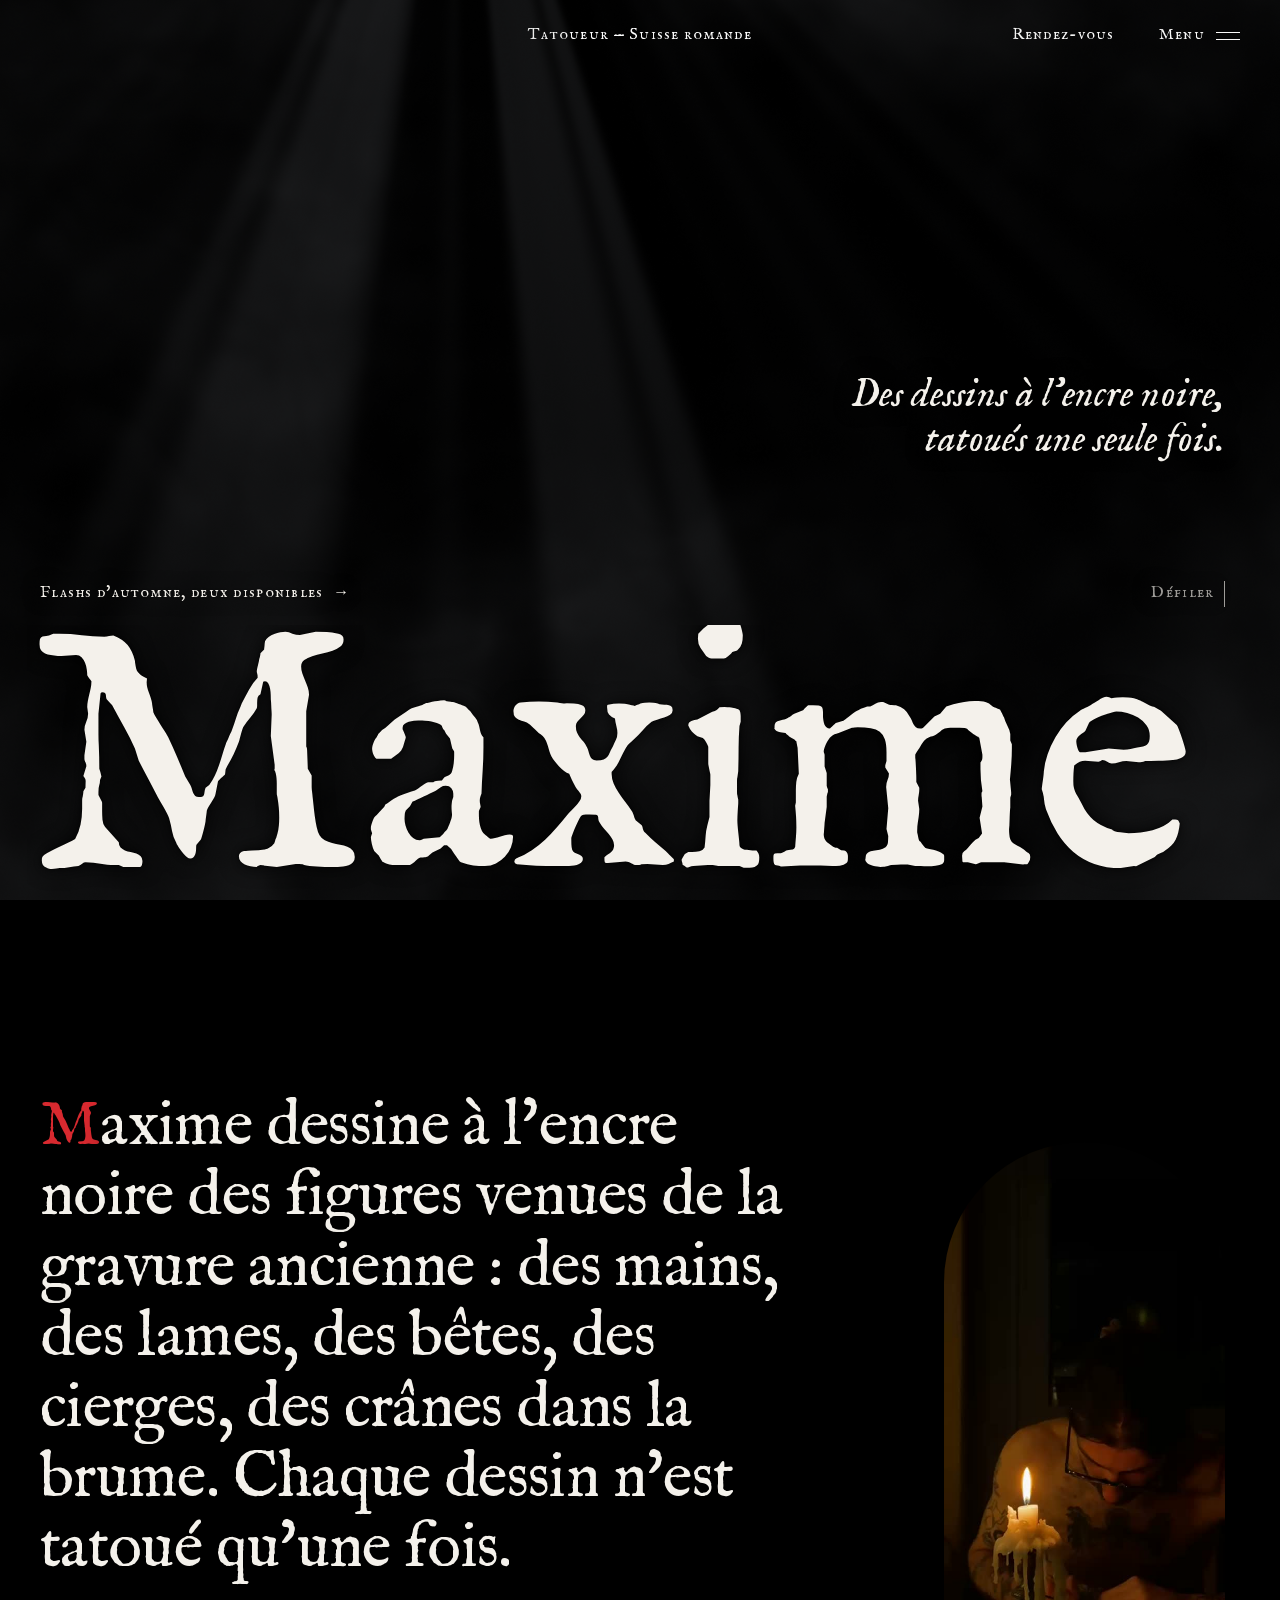
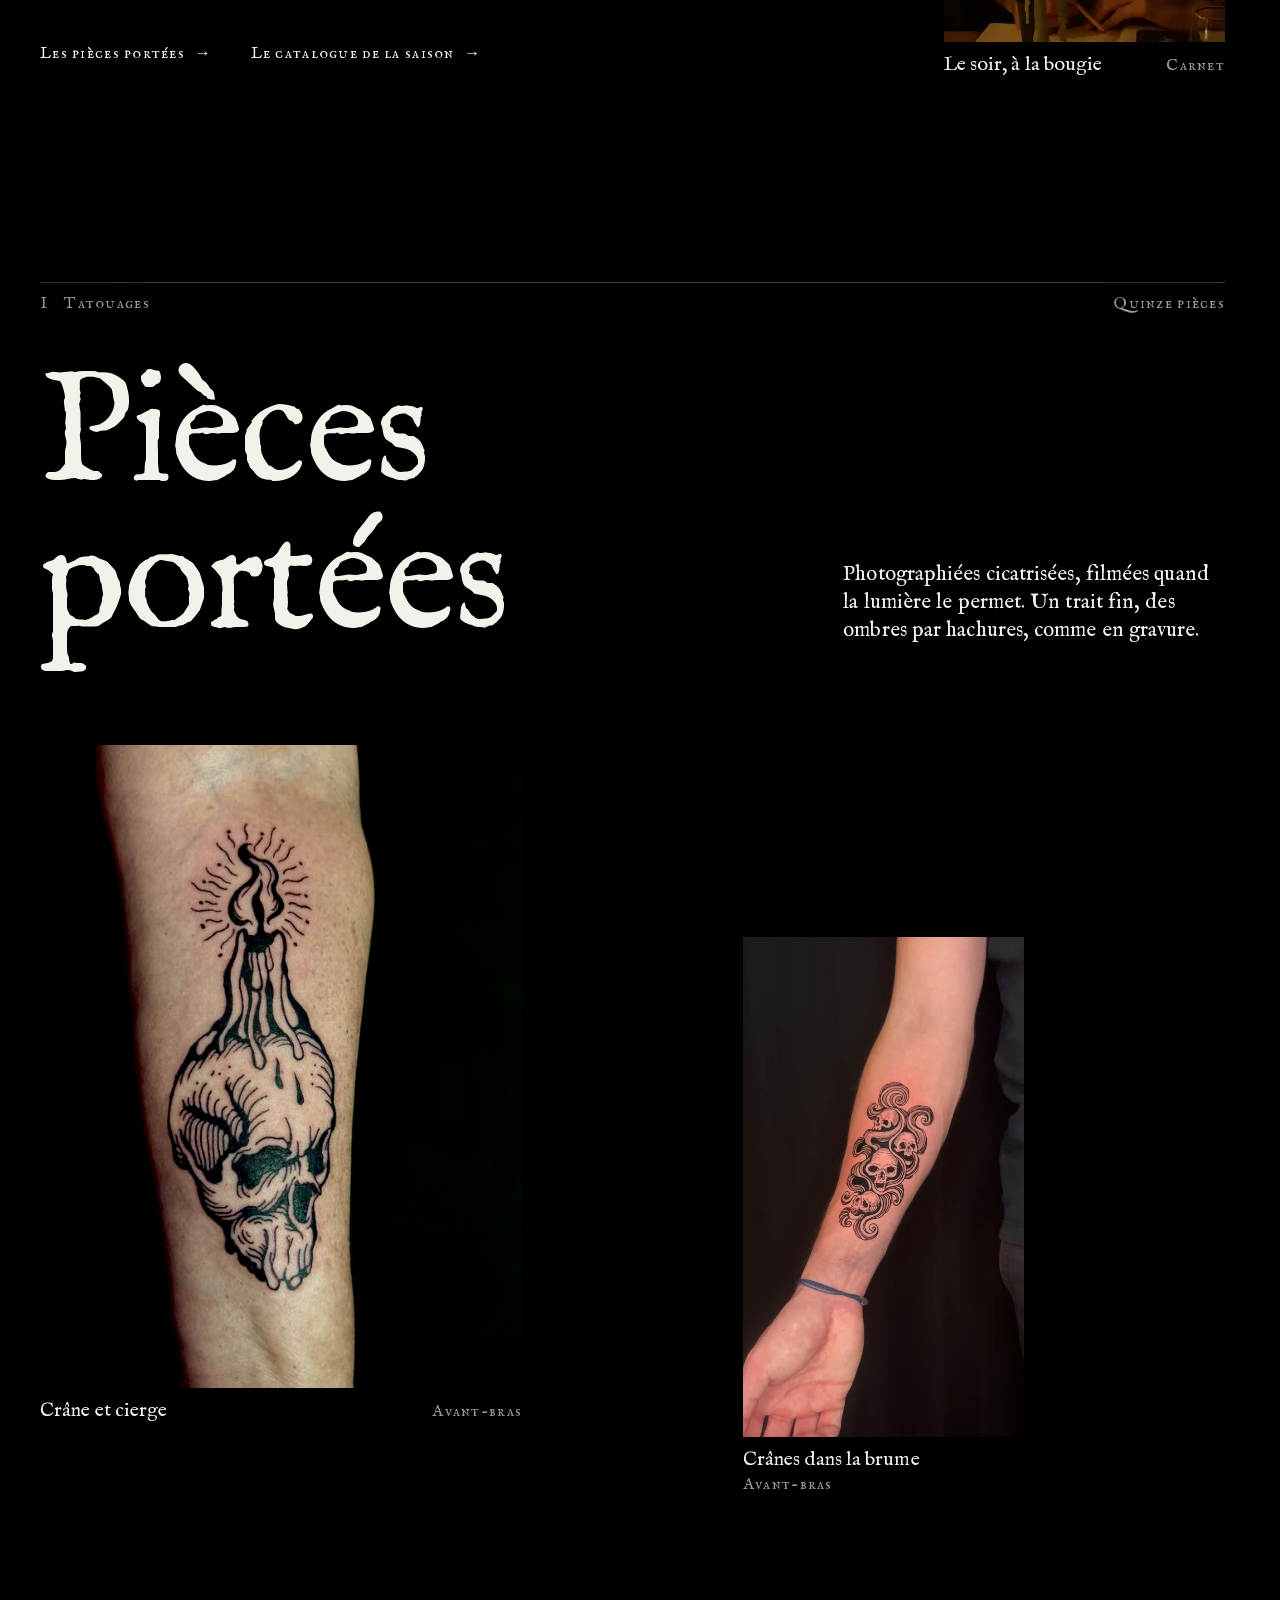
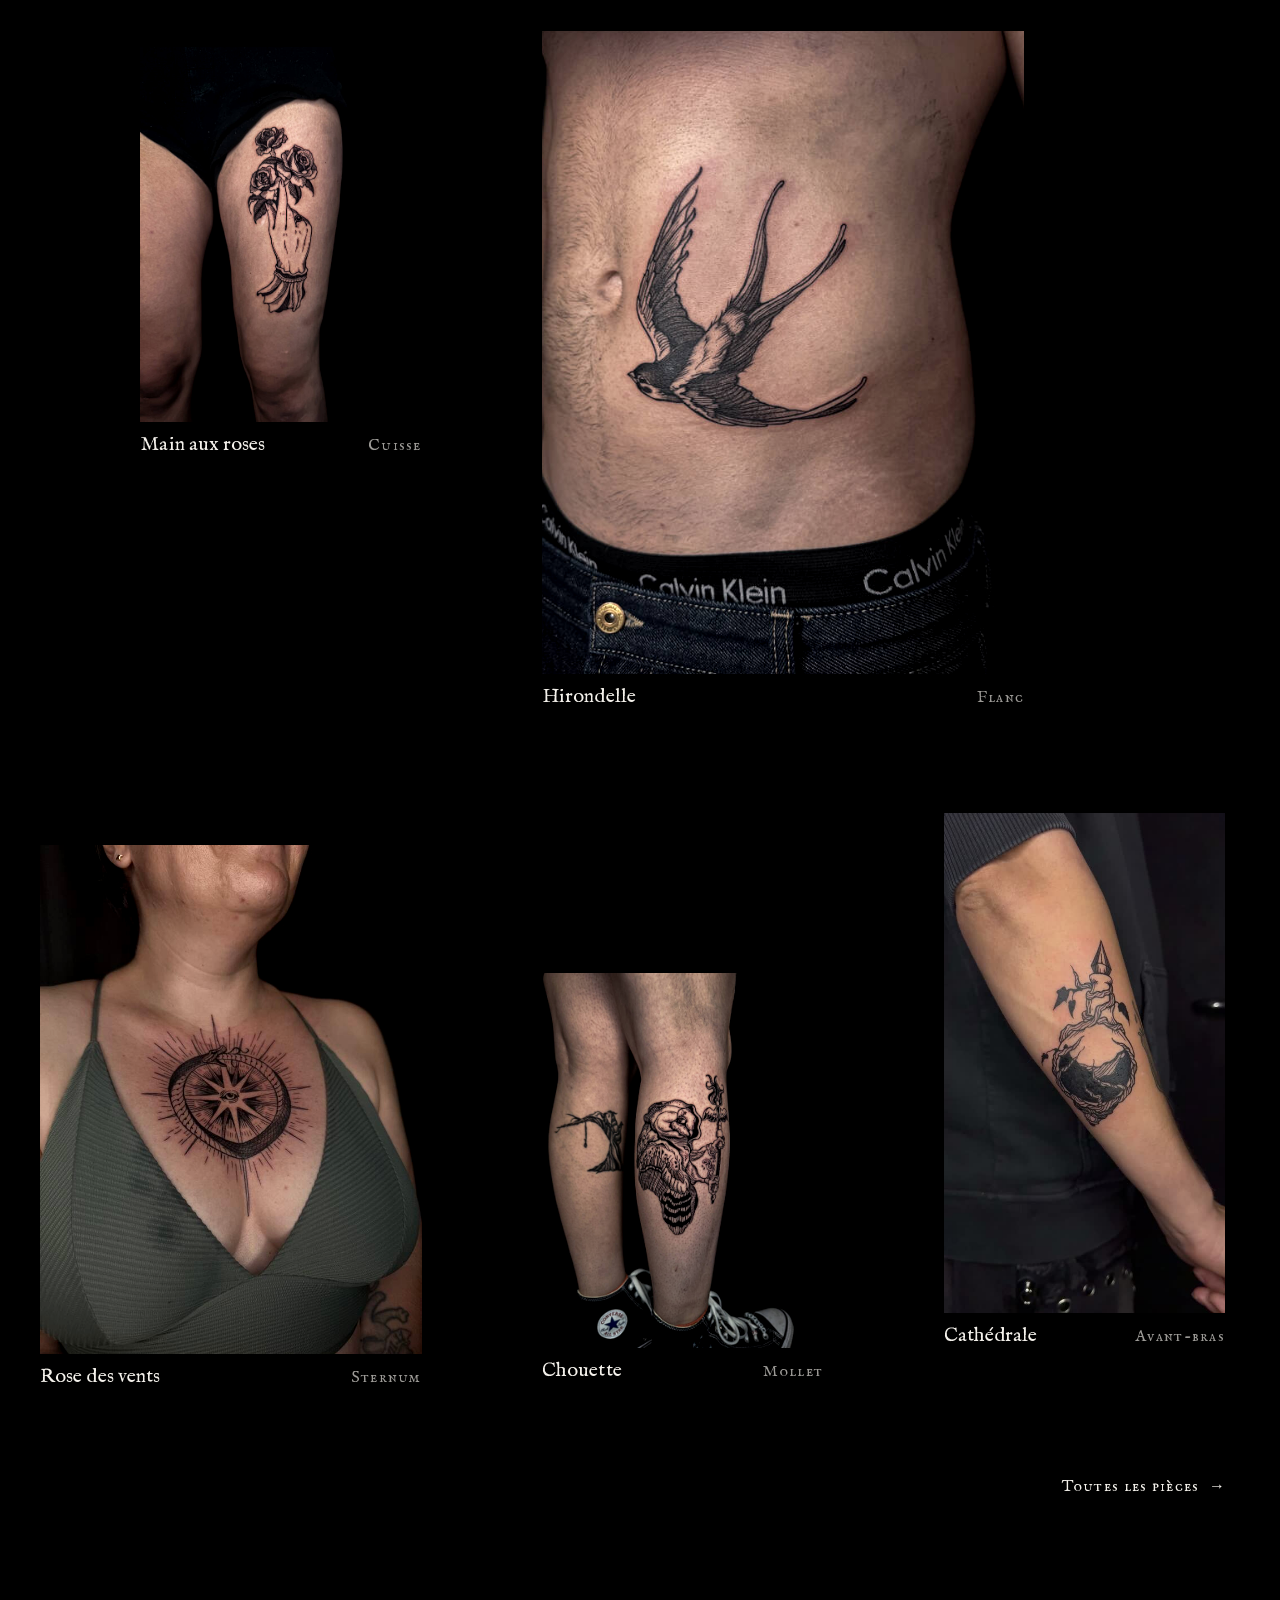
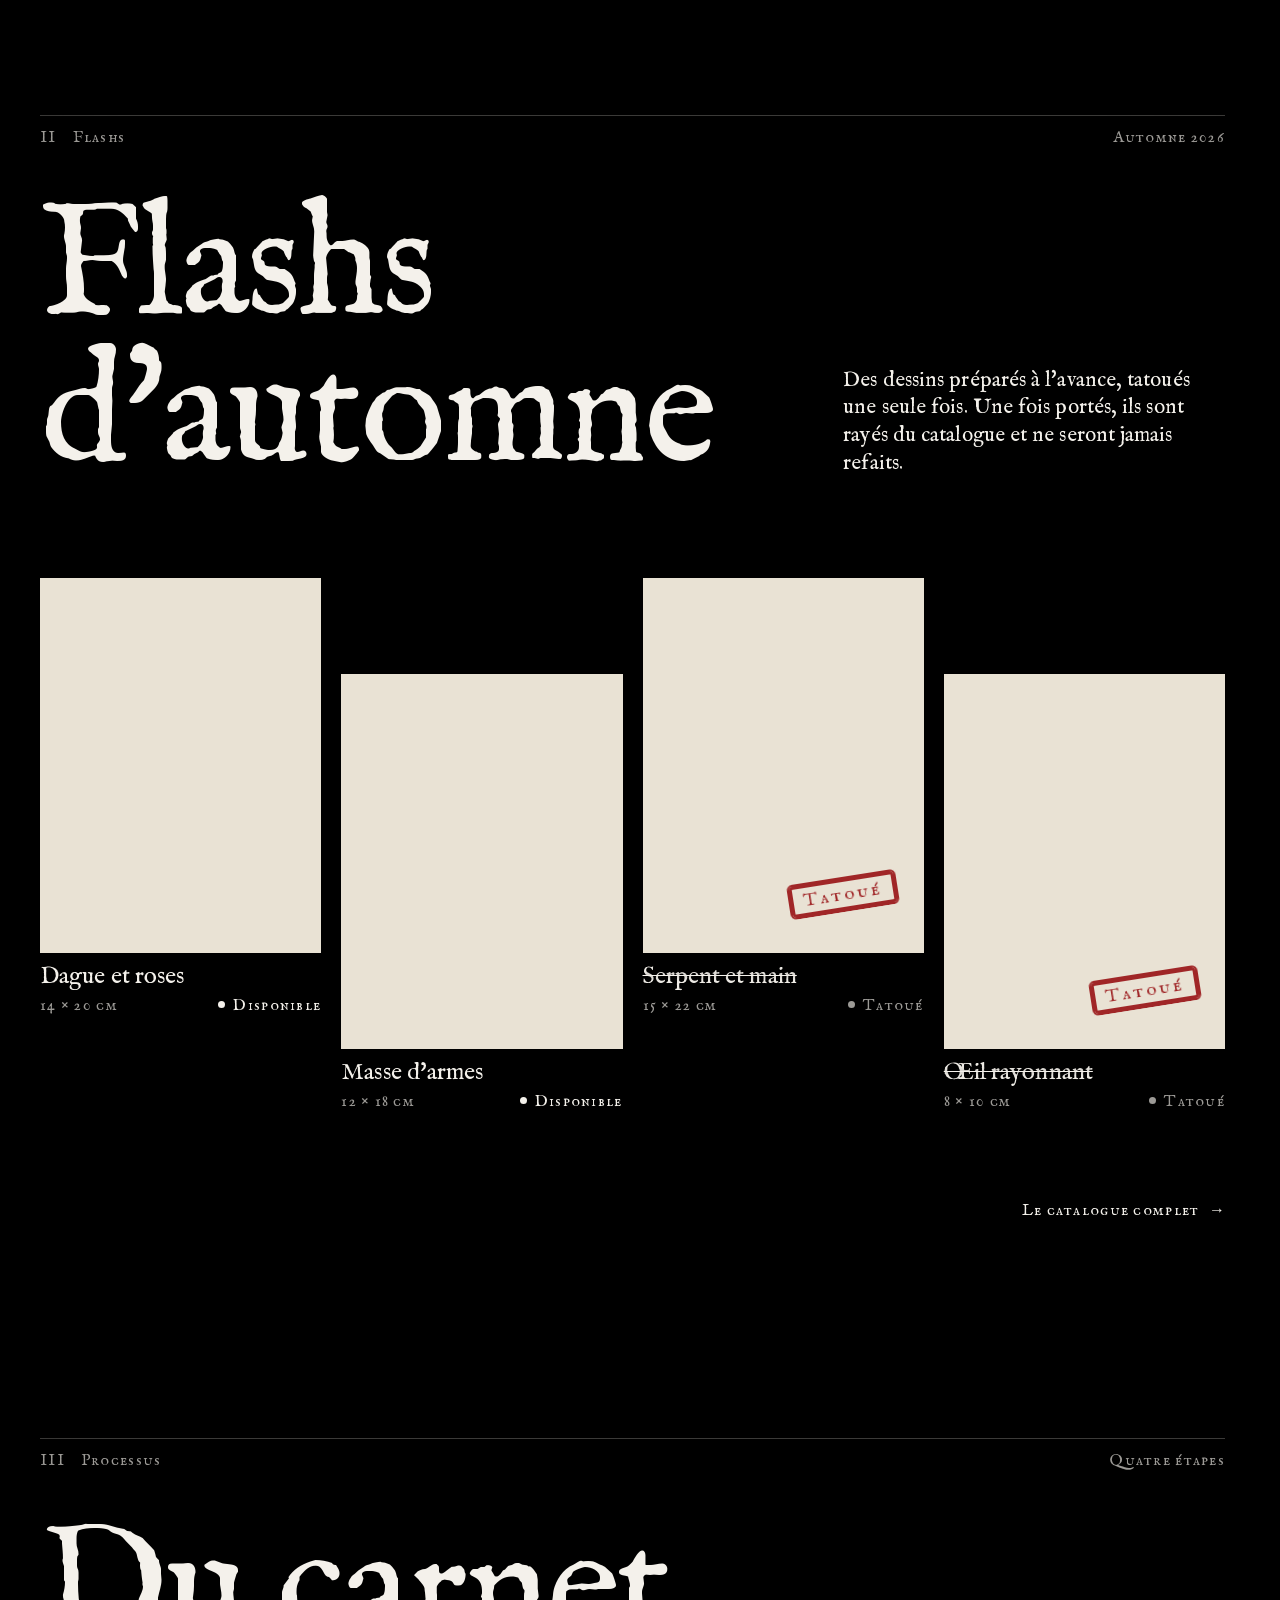
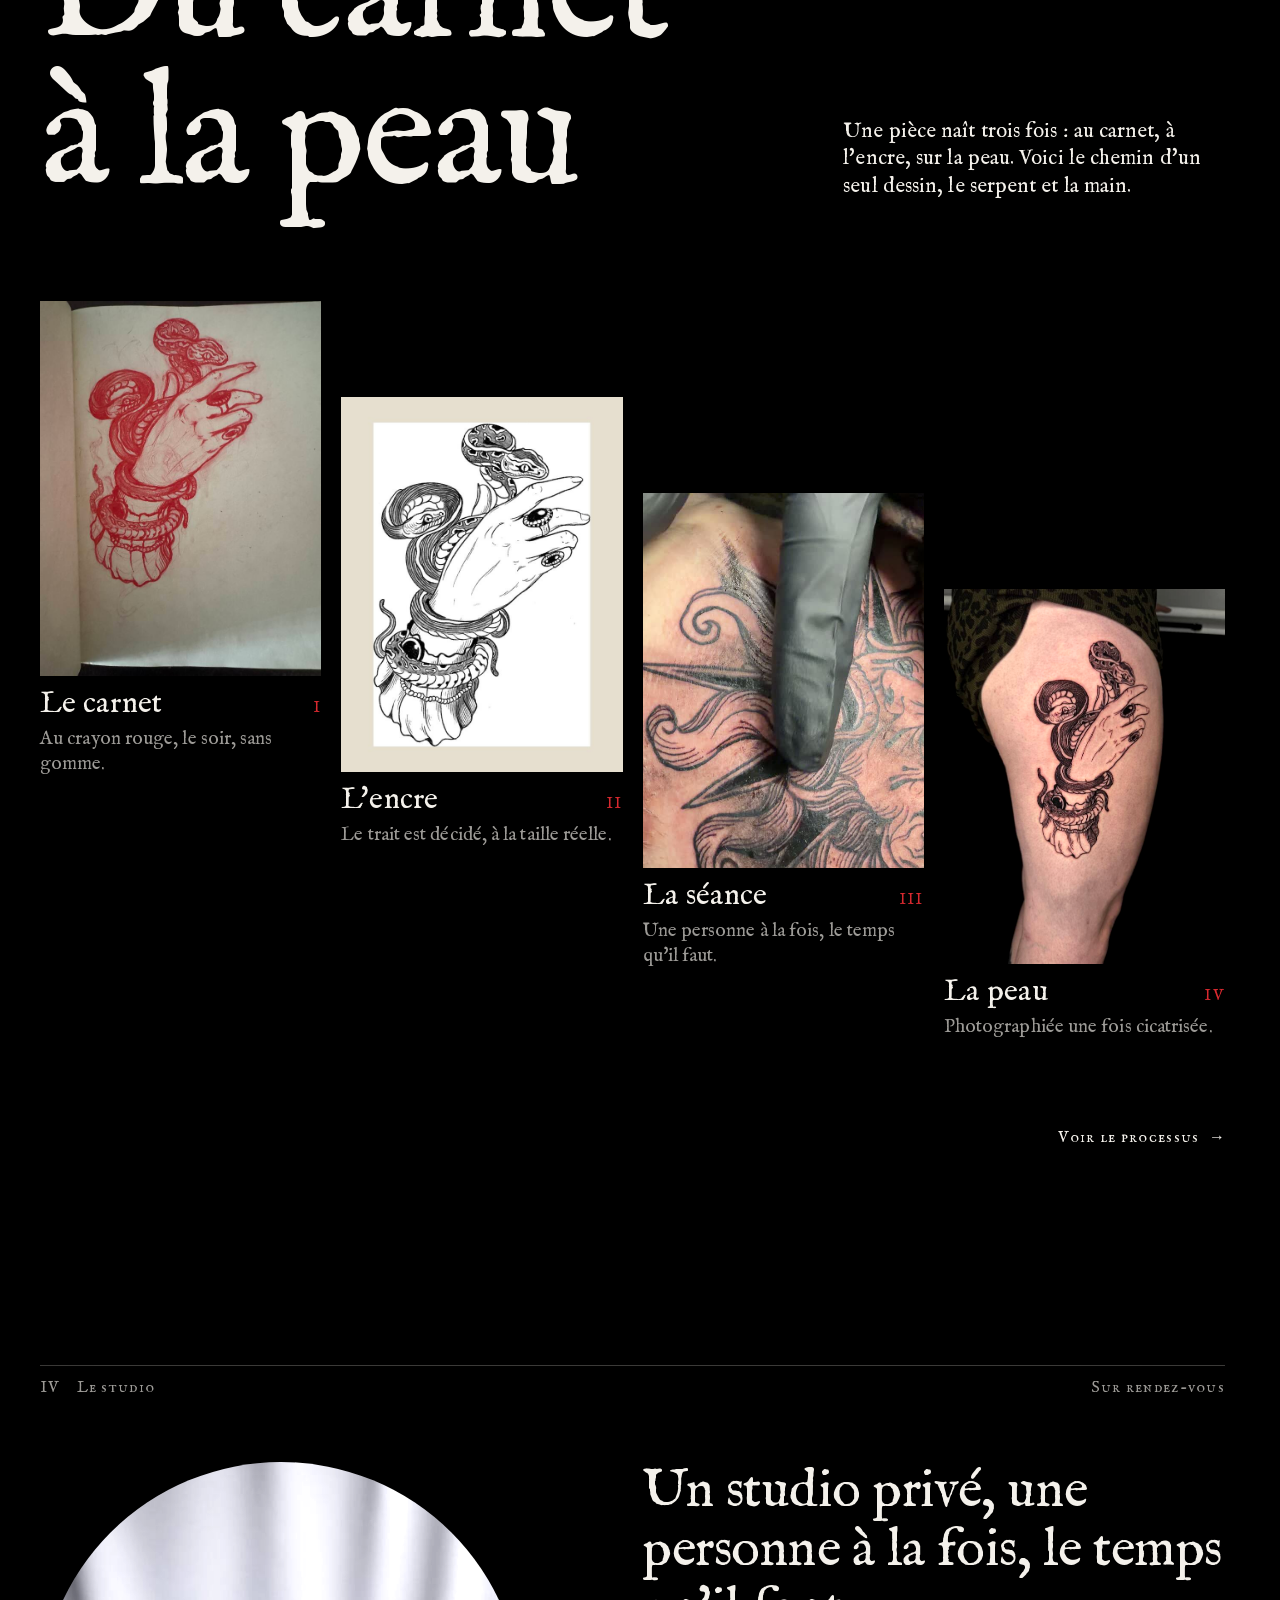
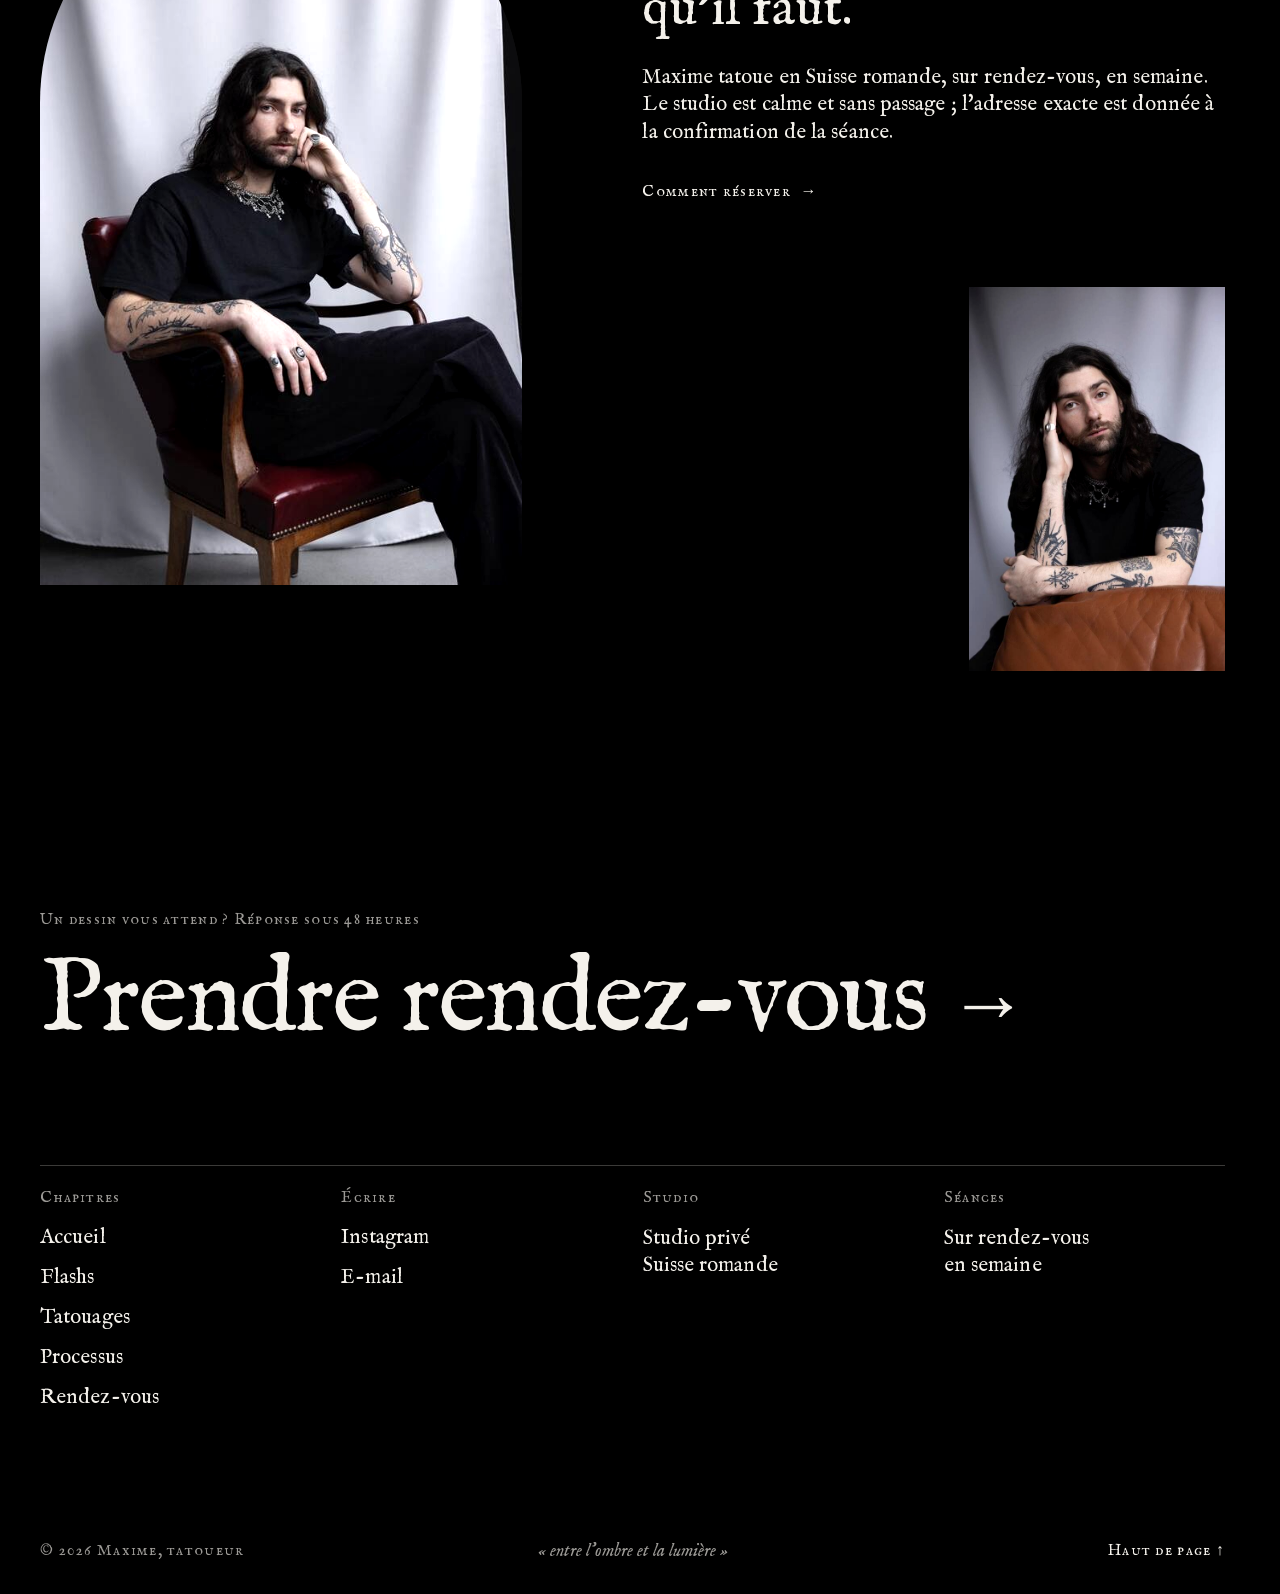
==== index.html @ 13cb33d1 "Refonte : images en grand, menu plein écran, pensé pour le téléphone Le fond animé et la typographie" ====
<!DOCTYPE html>
<html lang="fr">
<head>
  <meta charset="UTF-8" />
  <meta name="viewport" content="width=device-width, initial-scale=1, viewport-fit=cover" />
  <title>Maxime — Tatoueur en Suisse romande</title>
  <meta name="description" content="Maxime, tatoueur en Suisse romande : des dessins à l'encre noire tatoués une seule fois. Flashs de la saison, pièces portées, du carnet à la peau, rendez-vous." />
  <meta name="theme-color" content="#000000" />
  <meta property="og:type" content="website" />
  <meta property="og:locale" content="fr_CH" />
  <meta property="og:site_name" content="Maxime, tatoueur" />
  <meta property="og:title" content="Maxime — Tatoueur en Suisse romande" />
  <meta property="og:description" content="Des dessins à l'encre noire, tatoués une seule fois." />
  <meta property="og:image" content="assets/img/partage.jpg" />
  <meta name="twitter:card" content="summary_large_image" />
  <link rel="icon" href="favicon.ico" sizes="48x48" />
  <link rel="icon" href="favicon.svg" type="image/svg+xml" />
  <link rel="apple-touch-icon" href="apple-touch-icon.png" />
  <link rel="manifest" href="site.webmanifest" />
  <link rel="preload" href="assets/fonts/im-fell-normal-400.woff2" as="font" type="font/woff2" crossorigin />
  <link rel="preload" href="assets/fonts/im-fell-sc-normal-400.woff2" as="font" type="font/woff2" crossorigin />
  <link rel="stylesheet" href="css/styles.css" />
</head>
<body>
  <a class="evitement" href="#contenu">Aller au contenu</a>
  <canvas class="fond" aria-hidden="true"></canvas>

  <header class="entete" data-entete>
    <a class="entete-nom" href="index.html" aria-label="Maxime, accueil">Maxime</a>
    <p class="entete-milieu cap">Tatoueur — Suisse romande</p>
    <div class="entete-actions cap">
      <a class="entete-rdv" href="rendez-vous.html">Rendez-vous</a>
      <button class="bouton-menu" type="button" data-ouvrir-menu aria-haspopup="dialog" aria-controls="menu" aria-expanded="false" commandfor="menu" command="show-modal">Menu <span class="bouton-menu-icone" aria-hidden="true"></span></button>
    </div>
  </header>

  <dialog class="menu" id="menu" aria-label="Menu">
    <div class="menu-tete">
      <a class="menu-nom" href="index.html" aria-label="Maxime, accueil">Maxime</a>
      <button class="menu-fermer cap" type="button" data-fermer-menu commandfor="menu" command="close">Fermer <span class="menu-fermer-icone" aria-hidden="true"></span></button>
    </div>
    <nav class="menu-corps" aria-label="Chapitres">
      <ol class="menu-liste">
        <li class="menu-item" style="--i: 0"><a class="menu-lien" href="flashs.html"><span class="menu-num cap">I</span><span class="menu-masque"><span class="menu-titre">Flashs</span></span><span class="menu-folio cap">Automne 2026</span></a></li>
        <li class="menu-item" style="--i: 1"><a class="menu-lien" href="tatouages.html"><span class="menu-num cap">II</span><span class="menu-masque"><span class="menu-titre">Tatouages</span></span><span class="menu-folio cap">Quinze pièces</span></a></li>
        <li class="menu-item" style="--i: 2"><a class="menu-lien" href="processus.html"><span class="menu-num cap">III</span><span class="menu-masque"><span class="menu-titre">Processus</span></span><span class="menu-folio cap">Du carnet à la peau</span></a></li>
        <li class="menu-item" style="--i: 3"><a class="menu-lien" href="rendez-vous.html"><span class="menu-num cap">IV</span><span class="menu-masque"><span class="menu-titre">Rendez-vous</span></span><span class="menu-folio cap">Réponse sous 48 h</span></a></li>
      </ol>
    </nav>
    <div class="menu-pied cap">
      <div class="menu-contacts"><a href="#" data-a-completer="instagram">Instagram</a><a href="#" data-a-completer="e-mail">E-mail</a></div>
      <span class="menu-lieu">Suisse romande, sur rendez-vous</span>
    </div>
    <div class="menu-emblemes" aria-hidden="true">
      <img src="assets/img/em-oeil.webp" alt="" loading="lazy" decoding="async" width="598" height="900" />
      <img src="assets/img/em-serpent.webp" alt="" loading="lazy" decoding="async" width="605" height="900" />
      <img src="assets/img/em-bete.webp" alt="" loading="lazy" decoding="async" width="729" height="900" />
      <img src="assets/img/em-dague.webp" alt="" loading="lazy" decoding="async" width="646" height="900" />
    </div>
  </dialog>

  <main id="contenu">
    <section class="ouverture" aria-labelledby="titre-site">
      <div class="ouverture-milieu">
        <p class="ouverture-haut cap"><span>Tatoueur</span><span>Suisse romande</span></p>
        <p class="ouverture-devise">Des dessins à l'encre noire, tatoués une seule fois.</p>
      </div>
      <div class="ouverture-bas cap">
        <a class="lien-fleche" href="flashs.html"><span>Flashs d'automne<span class="sauf-mobile">, deux disponibles</span></span> <span class="fleche" aria-hidden="true">→</span></a>
        <span class="ouverture-defiler" aria-hidden="true">Défiler</span>
      </div>
      <h1 class="ouverture-nom" id="titre-site" data-grand-nom><span>Maxime</span></h1>
    </section>

    <section class="manifeste contenu" aria-label="Présentation">
      <div class="grille manifeste-grille">
        <div class="manifeste-corps" style="--cd: 1 / span 8">
          <p class="manifeste-texte" data-revele="texte">Maxime dessine à l'encre noire des figures venues de la gravure ancienne&nbsp;: des mains, des lames, des bêtes, des cierges, des crânes dans la brume. Chaque dessin n'est tatoué qu'une fois.</p>
          <p class="manifeste-suite cap" data-revele="texte">
            <a class="lien-fleche" href="tatouages.html">Les pièces portées <span class="fleche" aria-hidden="true">→</span></a>
            <a class="lien-fleche" href="flashs.html">Le catalogue de la saison <span class="fleche" aria-hidden="true">→</span></a>
          </p>
        </div>
        <figure class="oeuvre" style="--c: 3 / -1; --h: 3.5rem; --cd: 10 / -1; --hd: 0" data-revele="image">
          <div class="cadre cadre--arche" style="--r: 9 / 16"><video data-autoplay muted loop playsinline preload="none" poster="assets/video/v-carnet-bougie.jpg" aria-label="Maxime dessine le soir, à la lueur d'une bougie"><source src="assets/video/v-carnet-bougie.mp4" type="video/mp4" /></video></div>
          <figcaption class="legende"><span class="legende-titre">Le soir, à la bougie</span><span class="legende-lieu cap">Carnet</span></figcaption>
        </figure>
      </div>
    </section>

    <section class="section contenu" id="pieces" aria-labelledby="titre-pieces">
      <div class="section-filet cap"><span>I</span><span>Tatouages</span><span>Quinze pièces</span></div>
      <div class="section-tete">
        <h2 class="section-titre" id="titre-pieces" data-revele="titre">Pièces portées</h2>
        <p class="section-chapeau" data-revele="texte">Photographiées cicatrisées, filmées quand la lumière le permet. Un trait fin, des ombres par hachures, comme en gravure.</p>
      </div>
      <div class="grille galerie">
        <a class="oeuvre oeuvre--plein" href="tatouages.html#cranes" style="--c: 1 / -1; --cd: 1 / span 5" data-revele="image">
          <div class="cadre" data-parallaxe><img class="photo" src="assets/img/tt-crane-cierge.jpg" alt="Crâne surmonté d'un cierge, tatoué sur un avant-bras" loading="lazy" decoding="async" width="675" height="900" /></div>
          <div class="legende"><span class="legende-titre">Crâne et cierge</span><span class="legende-lieu cap">Avant-bras</span></div>
        </a>
        <a class="oeuvre" href="tatouages.html#cranes" style="--c: 3 / -1; --cd: 8 / span 3; --hd: 12rem" data-revele="image">
          <div class="cadre" style="--r: 9 / 16"><video data-autoplay muted loop playsinline preload="none" poster="assets/video/v-cranes.jpg" aria-label="Crânes dans la brume, tatoués sur un avant-bras, en vidéo"><source src="assets/video/v-cranes.mp4" type="video/mp4" /></video></div>
          <div class="legende"><span class="legende-titre">Crânes dans la brume</span><span class="legende-lieu cap">Avant-bras</span></div>
        </a>
        <a class="oeuvre" href="tatouages.html#mains" style="--c: 1 / span 4; --cd: 2 / span 3; --hd: 3rem" data-revele="image">
          <div class="cadre"><img class="photo" src="assets/img/tt-roses.jpg" alt="Main tenant des roses, tatouée sur une cuisse" loading="lazy" decoding="async" width="675" height="900" /></div>
          <div class="legende"><span class="legende-titre">Main aux roses</span><span class="legende-lieu cap">Cuisse</span></div>
        </a>
        <a class="oeuvre" href="tatouages.html#betes" style="--c: 2 / -1; --cd: 6 / span 5; --hd: 2rem" data-revele="image">
          <div class="cadre" data-parallaxe><img class="photo" src="assets/img/tt-hirondelle.jpg" alt="Hirondelle tatouée sur le flanc" loading="lazy" decoding="async" width="675" height="900" /></div>
          <div class="legende"><span class="legende-titre">Hirondelle</span><span class="legende-lieu cap">Flanc</span></div>
        </a>
        <a class="oeuvre" href="tatouages.html#yeux" style="--c: 1 / span 3; --cd: 1 / span 4; --hd: 2rem" data-revele="image">
          <div class="cadre"><img class="photo" src="assets/img/tt-sternum.jpg" alt="Rose des vents cerclée d'un serpent, tatouée sur le sternum" loading="lazy" decoding="async" width="675" height="900" /></div>
          <div class="legende"><span class="legende-titre">Rose des vents</span><span class="legende-lieu cap">Sternum</span></div>
        </a>
        <a class="oeuvre" href="tatouages.html#betes" style="--c: 4 / span 3; --h: 5rem; --cd: 6 / span 3; --hd: 10rem" data-revele="image">
          <div class="cadre"><img class="photo" src="assets/img/tt-mollet.jpg" alt="Chouette tenant un sceptre, tatouée sur un mollet" loading="lazy" decoding="async" width="675" height="900" /></div>
          <div class="legende"><span class="legende-titre">Chouette</span><span class="legende-lieu cap">Mollet</span></div>
        </a>
        <a class="oeuvre" href="tatouages.html#cranes" style="--c: 1 / -1; --cd: 10 / span 3; --hd: 0" data-revele="image">
          <div class="cadre" style="--r: 9 / 16"><video data-autoplay muted loop playsinline preload="none" poster="assets/video/v-eglise.jpg" aria-label="Cathédrale dans les nuages, tatouée sur un avant-bras, en vidéo"><source src="assets/video/v-eglise.mp4" type="video/mp4" /></video></div>
          <div class="legende"><span class="legende-titre">Cathédrale</span><span class="legende-lieu cap">Avant-bras</span></div>
        </a>
      </div>
      <p class="section-suite cap"><a class="lien-fleche" href="tatouages.html">Toutes les pièces <span class="fleche" aria-hidden="true">→</span></a></p>
    </section>

    <section class="section contenu" id="flashs" aria-labelledby="titre-flashs">
      <div class="section-filet cap"><span>II</span><span>Flashs</span><span>Automne 2026</span></div>
      <div class="section-tete">
        <h2 class="section-titre" id="titre-flashs" data-revele="titre">Flashs d'automne</h2>
        <p class="section-chapeau" data-revele="texte">Des dessins préparés à l'avance, tatoués une seule fois. Une fois portés, ils sont rayés du catalogue et ne seront jamais refaits.</p>
      </div>
      <div class="planches" data-melange>
        <a class="planche oeuvre est-libre" href="flashs.html#disponibles" data-revele="image">
          <div class="cadre"><img src="assets/img/fl-dague-roses.jpg" alt="Dessin de deux mains, l'une tenant une dague, l'autre des roses" loading="lazy" decoding="async" width="660" height="880" /></div>
          <div class="legende"><span class="planche-titre">Dague et roses</span></div>
          <div class="planche-infos cap"><span>14 × 20 cm</span><span class="planche-etat">Disponible</span></div>
        </a>
        <a class="planche oeuvre est-libre" href="flashs.html#disponibles" data-revele="image">
          <div class="cadre"><img src="assets/img/fl-masse.jpg" alt="Planche de dessins : masse d'armes, cierge enchaîné, vase à l'œil, main à la rose" loading="lazy" decoding="async" width="660" height="880" /></div>
          <div class="legende"><span class="planche-titre">Masse d'armes</span></div>
          <div class="planche-infos cap"><span>12 × 18 cm</span><span class="planche-etat">Disponible</span></div>
        </a>
        <a class="planche oeuvre est-tatoue" href="flashs.html#tatoues" data-revele="image">
          <div class="cadre"><img src="assets/img/fl-serpent.jpg" alt="Dessin d'une main baguée enlacée par un serpent" loading="lazy" decoding="async" width="660" height="880" /><span class="tampon" aria-hidden="true">Tatoué</span></div>
          <div class="legende"><span class="planche-titre">Serpent et main</span></div>
          <div class="planche-infos cap"><span>15 × 22 cm</span><span class="planche-etat">Tatoué</span></div>
        </a>
        <a class="planche oeuvre est-tatoue" href="flashs.html#tatoues" data-revele="image">
          <div class="cadre"><img src="assets/img/fl-oeil.jpg" alt="Dessin d'un œil rayonnant" loading="lazy" decoding="async" width="660" height="880" /><span class="tampon" aria-hidden="true">Tatoué</span></div>
          <div class="legende"><span class="planche-titre">Œil rayonnant</span></div>
          <div class="planche-infos cap"><span>8 × 10 cm</span><span class="planche-etat">Tatoué</span></div>
        </a>
      </div>
      <p class="planches-aide cap" aria-hidden="true"><span>Glisser</span><span>→</span></p>
      <p class="section-suite cap"><a class="lien-fleche" href="flashs.html">Le catalogue complet <span class="fleche" aria-hidden="true">→</span></a></p>
    </section>

    <section class="section contenu" id="processus" aria-labelledby="titre-processus">
      <div class="section-filet cap"><span>III</span><span>Processus</span><span>Quatre étapes</span></div>
      <div class="section-tete">
        <h2 class="section-titre" id="titre-processus" data-revele="titre">Du carnet à la peau</h2>
        <p class="section-chapeau" data-revele="texte">Une pièce naît trois fois&nbsp;: au carnet, à l'encre, sur la peau. Voici le chemin d'un seul dessin, le serpent et la main.</p>
      </div>
      <ol class="etapes">
        <li class="etape" style="--n: 0">
          <a class="oeuvre" href="processus.html#carnet" data-revele="image">
            <div class="cadre"><img src="assets/img/cn-4.jpg" alt="Page de carnet, croquis rouge d'une main et d'un serpent" loading="lazy" decoding="async" width="675" height="900" /></div>
            <div class="etape-tete"><h3 class="etape-titre">Le carnet</h3><span class="etape-num cap">I</span></div>
            <p>Au crayon rouge, le soir, sans gomme.</p>
          </a>
        </li>
        <li class="etape" style="--n: 1">
          <a class="oeuvre" href="processus.html#encre" data-revele="image">
            <div class="cadre"><img src="assets/img/fl-serpent.jpg" alt="Le même dessin repris à l'encre noire" loading="lazy" decoding="async" width="660" height="880" /></div>
            <div class="etape-tete"><h3 class="etape-titre">L'encre</h3><span class="etape-num cap">II</span></div>
            <p>Le trait est décidé, à la taille réelle.</p>
          </a>
        </li>
        <li class="etape" style="--n: 2">
          <a class="oeuvre" href="processus.html#seance" data-revele="image">
            <div class="cadre"><video data-autoplay muted loop playsinline preload="none" poster="assets/video/v-seance-2.jpg" aria-label="Séance de tatouage, les ombres posées par hachures"><source src="assets/video/v-seance-2.mp4" type="video/mp4" /></video></div>
            <div class="etape-tete"><h3 class="etape-titre">La séance</h3><span class="etape-num cap">III</span></div>
            <p>Une personne à la fois, le temps qu'il faut.</p>
          </a>
        </li>
        <li class="etape" style="--n: 3">
          <a class="oeuvre" href="processus.html#apres" data-revele="image">
            <div class="cadre"><img class="photo" src="assets/img/tt-serpent.jpg" alt="Le serpent et la main tatoués sur une cuisse, cicatrisés" loading="lazy" decoding="async" width="675" height="900" /></div>
            <div class="etape-tete"><h3 class="etape-titre">La peau</h3><span class="etape-num cap">IV</span></div>
            <p>Photographiée une fois cicatrisée.</p>
          </a>
        </li>
      </ol>
      <p class="section-suite cap"><a class="lien-fleche" href="processus.html">Voir le processus <span class="fleche" aria-hidden="true">→</span></a></p>
    </section>

    <section class="section contenu" id="studio" aria-labelledby="titre-studio">
      <div class="section-filet cap"><span>IV</span><span>Le studio</span><span>Sur rendez-vous</span></div>
      <div class="grille atelier">
        <figure class="oeuvre" style="--c: 1 / -1; --h: 2.5rem; --cd: 1 / span 5; --hd: 4rem" data-revele="image">
          <div class="cadre cadre--arche" style="--r: 2 / 3"><img class="photo" src="assets/img/st-3.jpg" alt="Maxime assis dans un fauteuil de cuir rouge" loading="lazy" decoding="async" width="600" height="900" /></div>
        </figure>
        <div class="atelier-texte" style="--c: 1 / -1; --h: 2.5rem; --cd: 7 / -1; --hd: 4rem">
          <h2 class="atelier-phrase" id="titre-studio" data-revele="texte">Un studio privé, une personne à la fois, le temps qu'il faut.</h2>
          <p data-revele="texte">Maxime tatoue en Suisse romande, sur rendez-vous, en semaine. Le studio est calme et sans passage&nbsp;; l'adresse exacte est donnée à la confirmation de la séance.</p>
          <p class="cap" data-revele="texte"><a class="lien-fleche" href="rendez-vous.html">Comment réserver <span class="fleche" aria-hidden="true">→</span></a></p>
          <figure class="oeuvre atelier-second" data-revele="image">
            <div class="cadre" style="--r: 2 / 3"><img class="photo" src="assets/img/st-2.jpg" alt="Portrait de Maxime, la main sur la tempe" loading="lazy" decoding="async" width="600" height="900" /></div>
          </figure>
        </div>
      </div>
    </section>
  </main>

  <footer class="pied contenu">
    <div class="pied-appel">
      <p class="cap">Un dessin vous attend&nbsp;? Réponse sous 48 heures</p>
      <a class="pied-geant" href="rendez-vous.html">Prendre <span class="insecable">rendez-vous</span> <span class="fleche" aria-hidden="true">→</span></a>
    </div>
    <div class="pied-colonnes">
      <nav aria-label="Plan du site">
        <p class="pied-titre cap">Chapitres</p>
        <ul>
          <li><a href="index.html">Accueil</a></li>
          <li><a href="flashs.html">Flashs</a></li>
          <li><a href="tatouages.html">Tatouages</a></li>
          <li><a href="processus.html">Processus</a></li>
          <li><a href="rendez-vous.html">Rendez-vous</a></li>
        </ul>
      </nav>
      <div>
        <p class="pied-titre cap">Écrire</p>
        <ul>
          <li><a href="#" data-a-completer="instagram">Instagram</a></li>
          <li><a href="#" data-a-completer="e-mail">E-mail</a></li>
        </ul>
      </div>
      <div>
        <p class="pied-titre cap">Studio</p>
        <p>Studio privé<br />Suisse romande</p>
      </div>
      <div>
        <p class="pied-titre cap">Séances</p>
        <p>Sur rendez-vous<br />en semaine</p>
      </div>
    </div>
    <div class="pied-bas cap">
      <span>© 2026 Maxime, tatoueur</span>
      <span class="pied-devise">«&nbsp;entre l'ombre et la lumière&nbsp;»</span>
      <a href="#top">Haut de page ↑</a>
    </div>
  </footer>

  <script type="module" src="js/main.js"></script>
</body>
</html>
---- css/styles.css ----
@import url("reset.css");
@import url("base.css");
@import url("fond.css");
@import url("entete.css");
@import url("menu.css");
@import url("mise-en-page.css");
@import url("oeuvres.css");
@import url("accueil.css");
@import url("pages.css");
@import url("visionneuse.css");
@import url("pied.css");
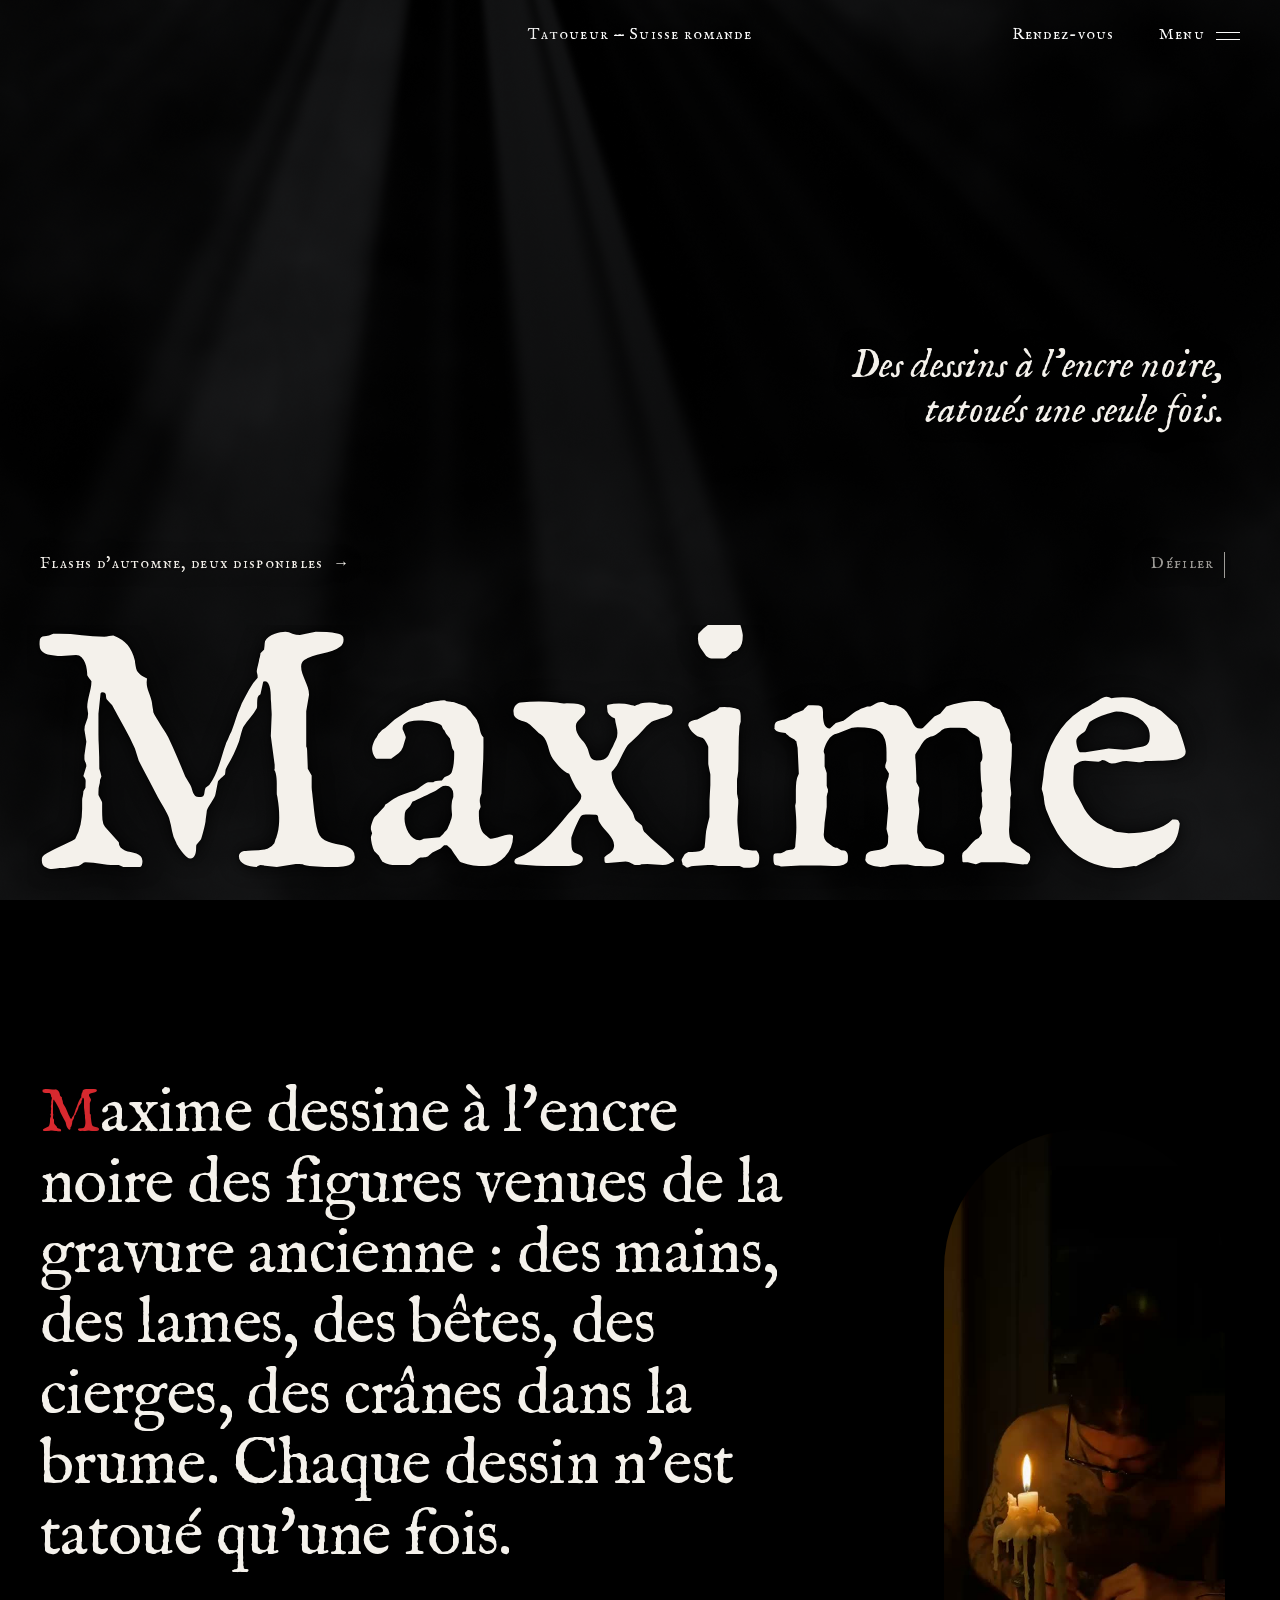
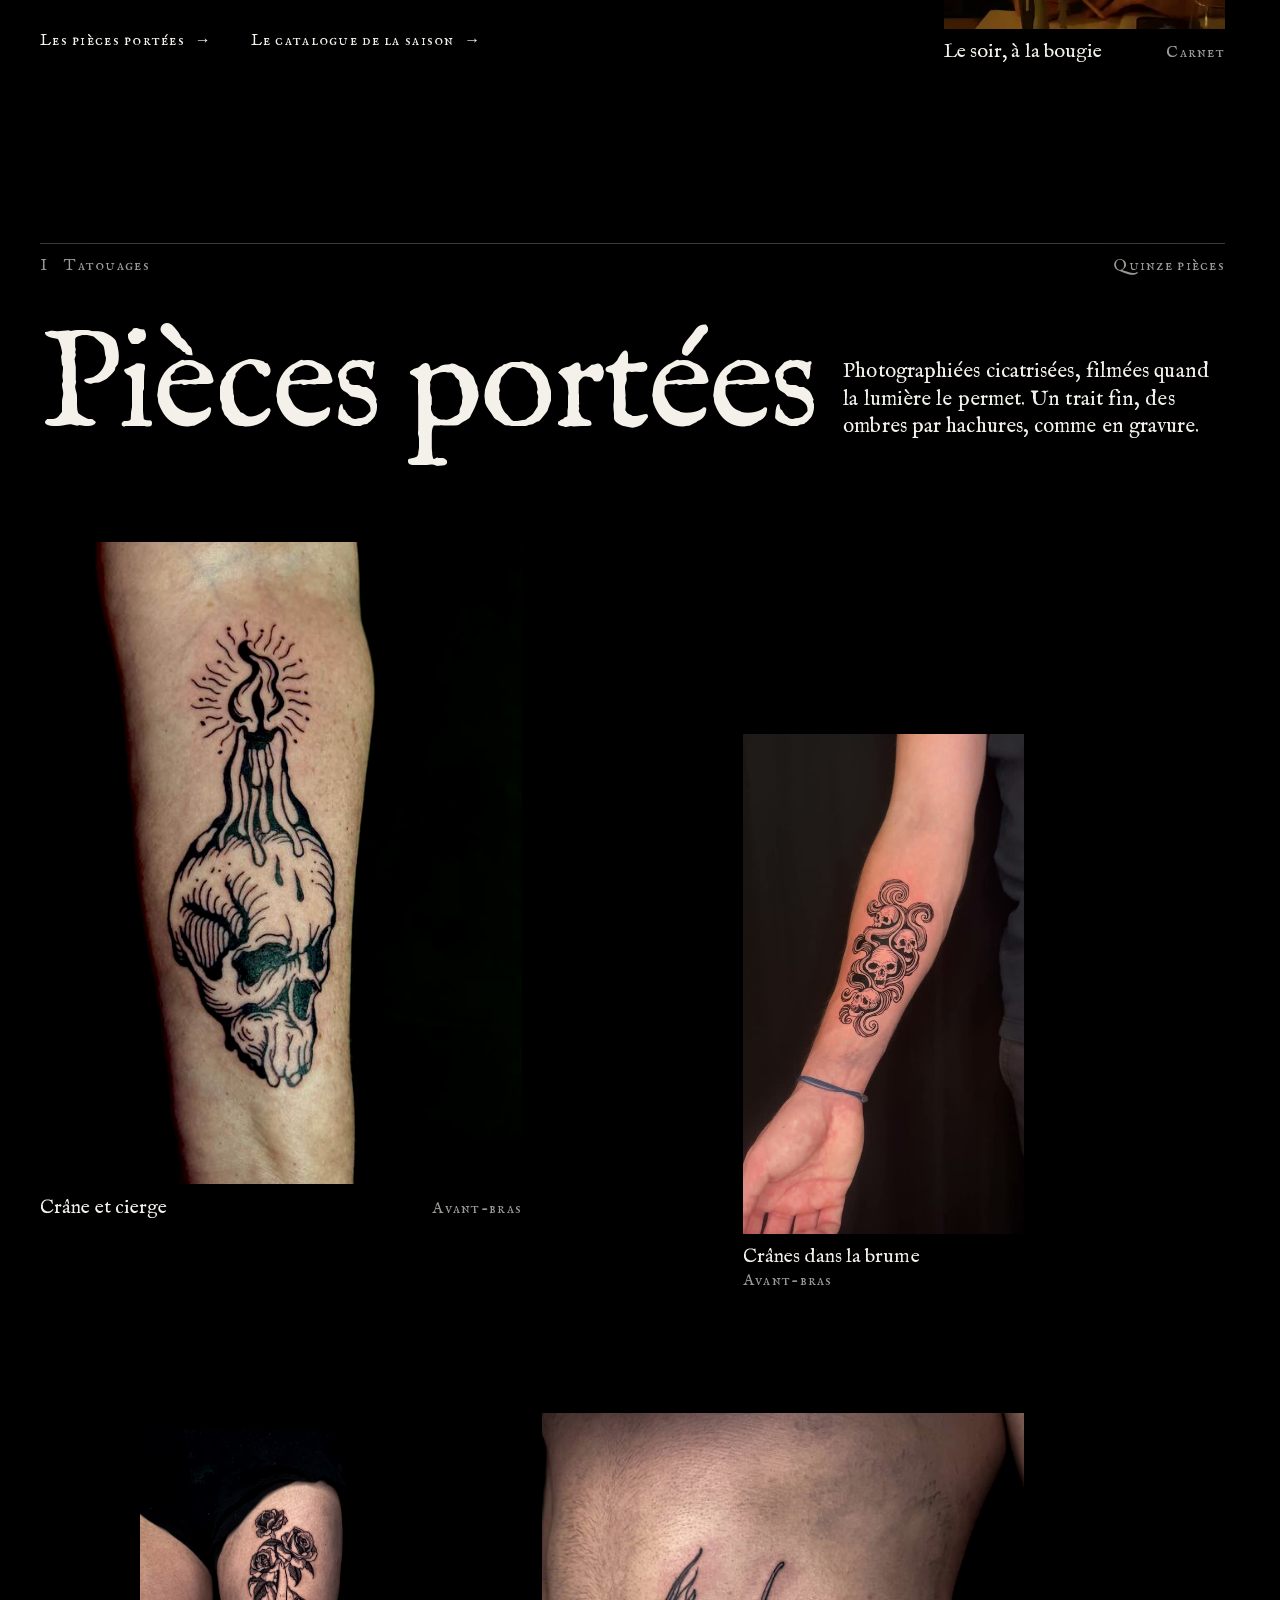
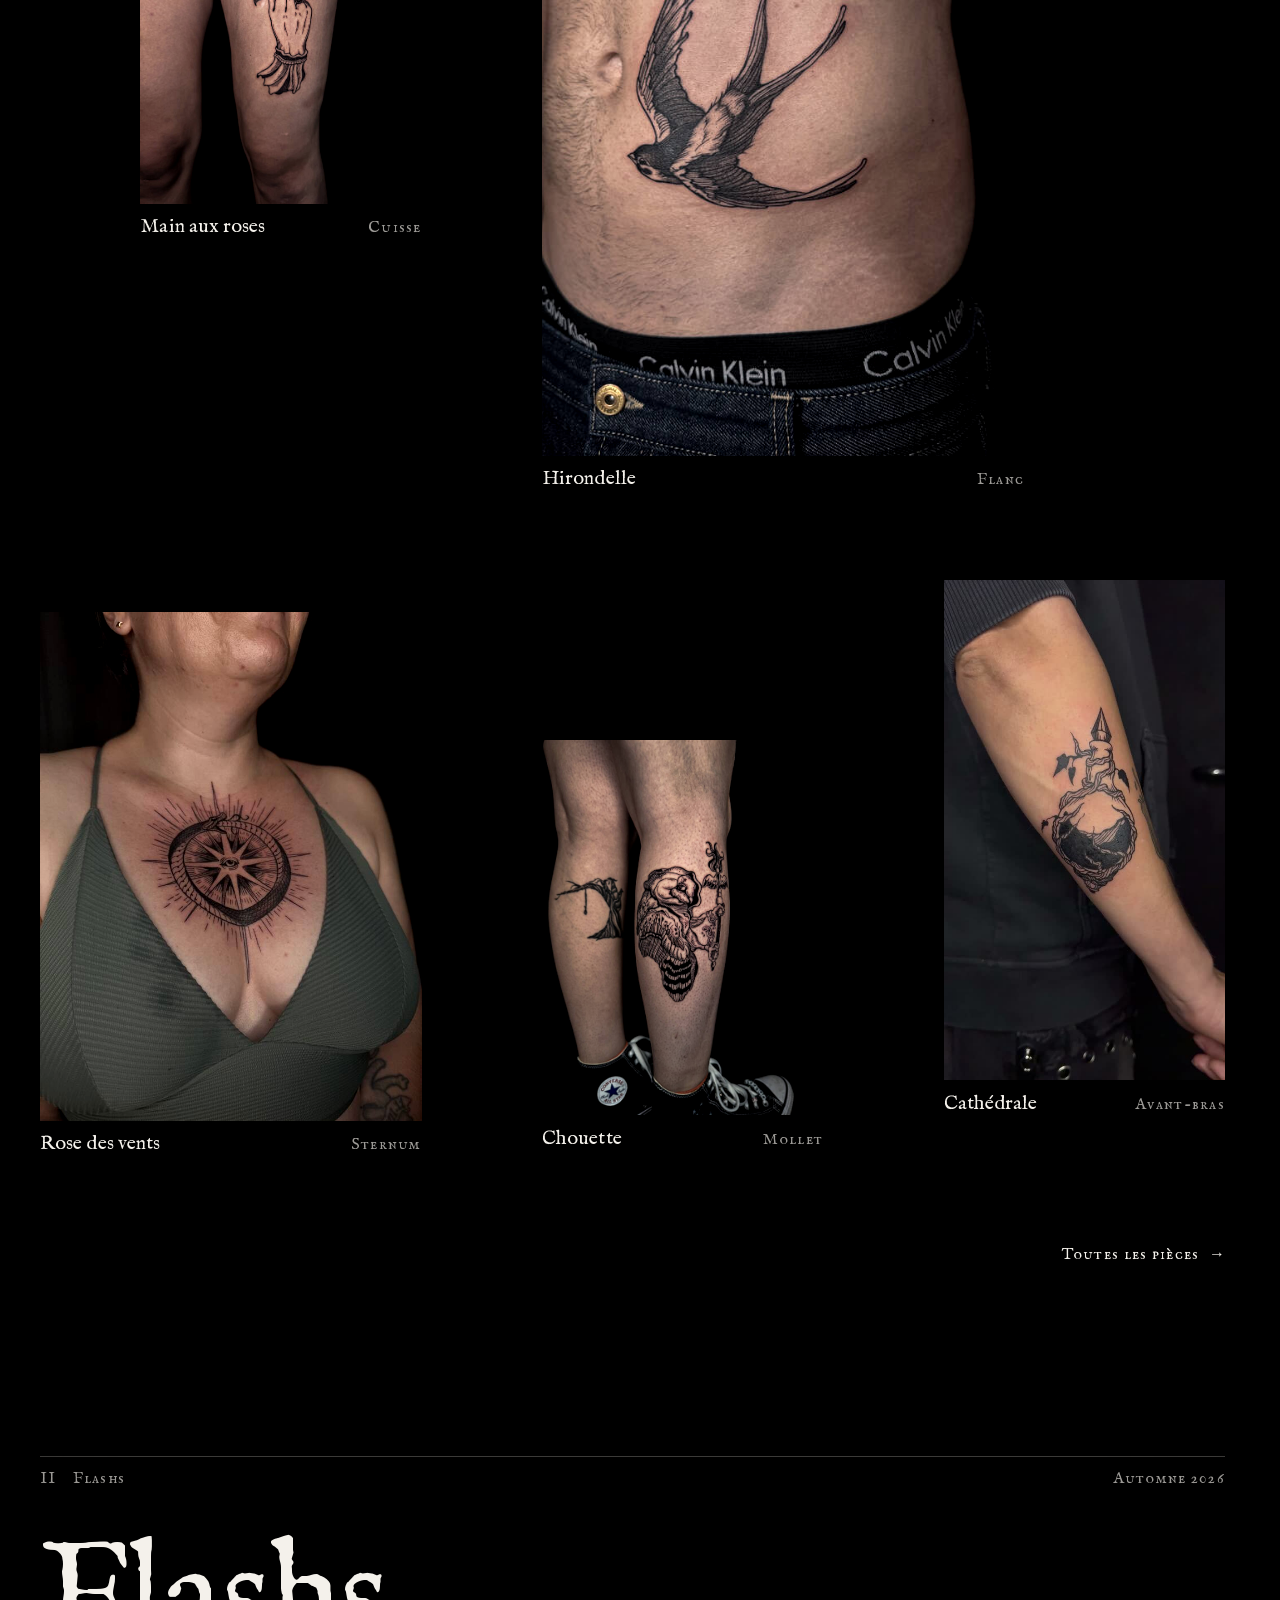
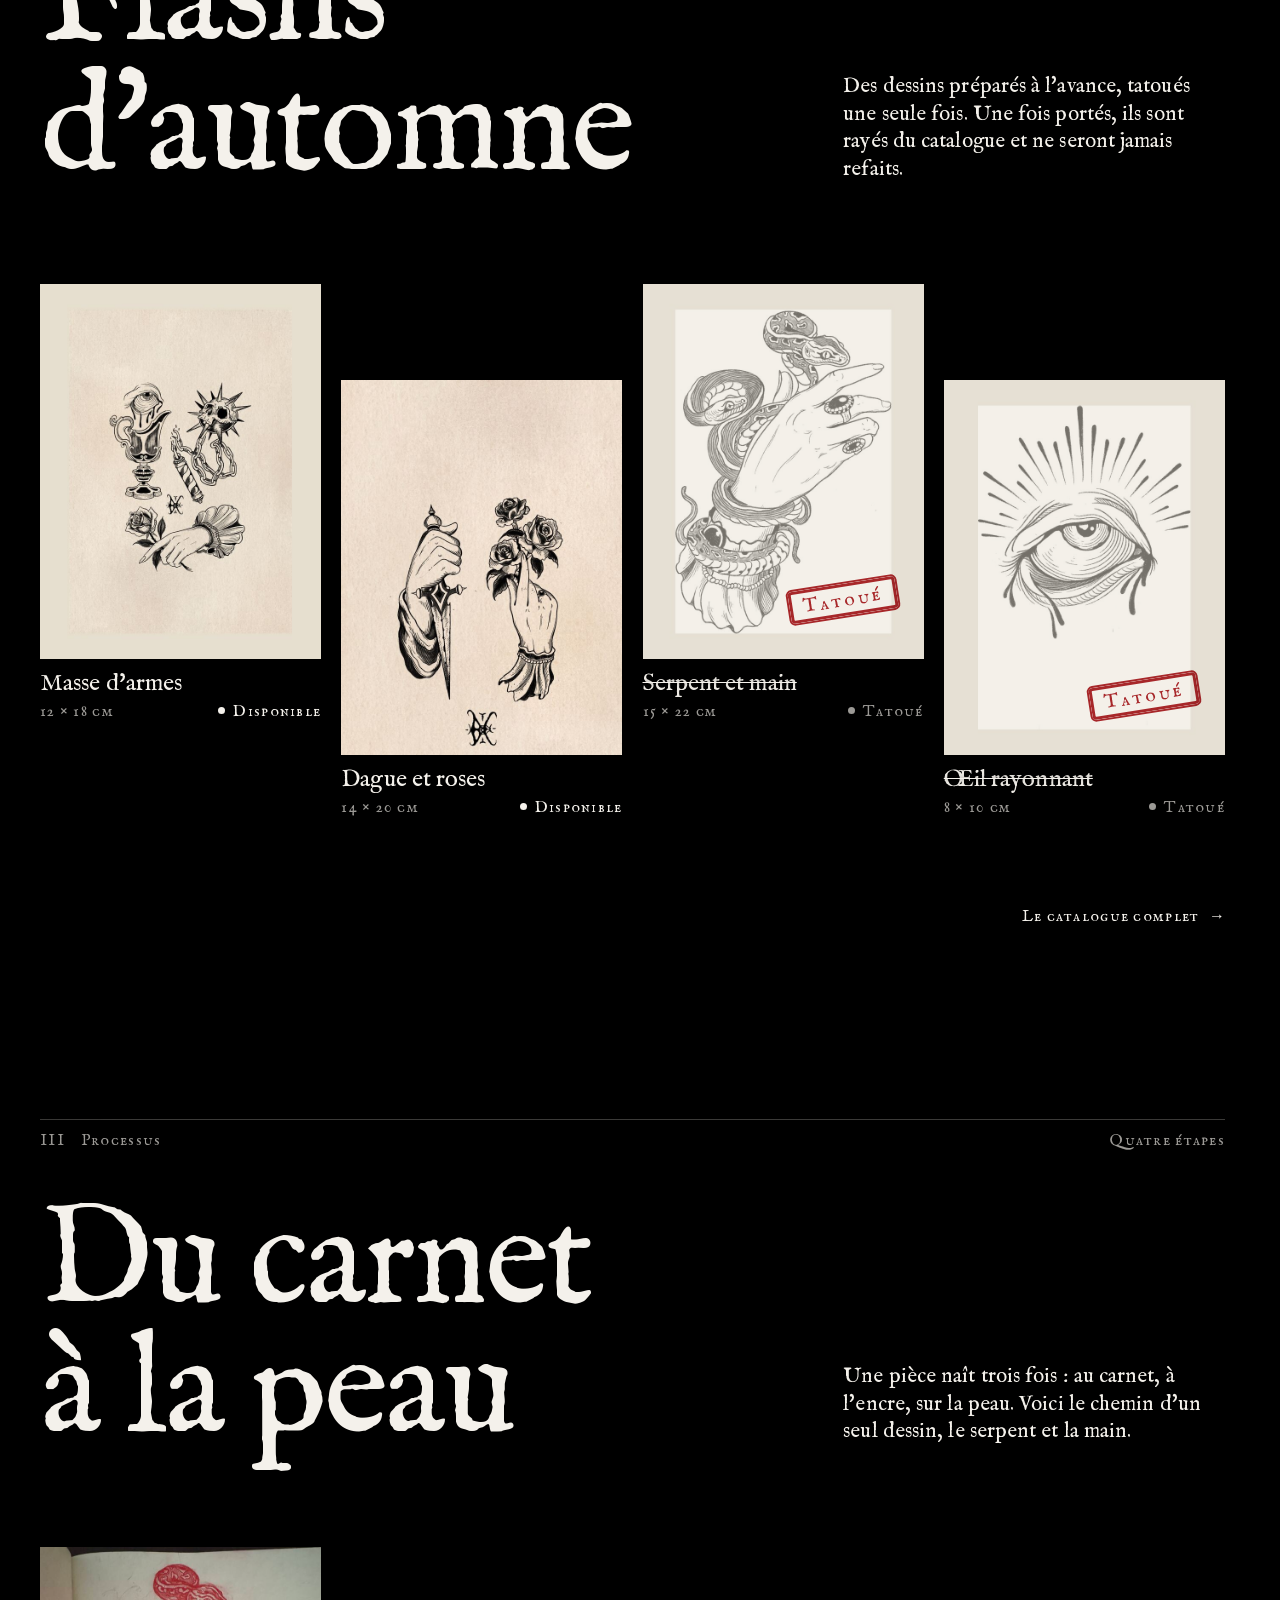
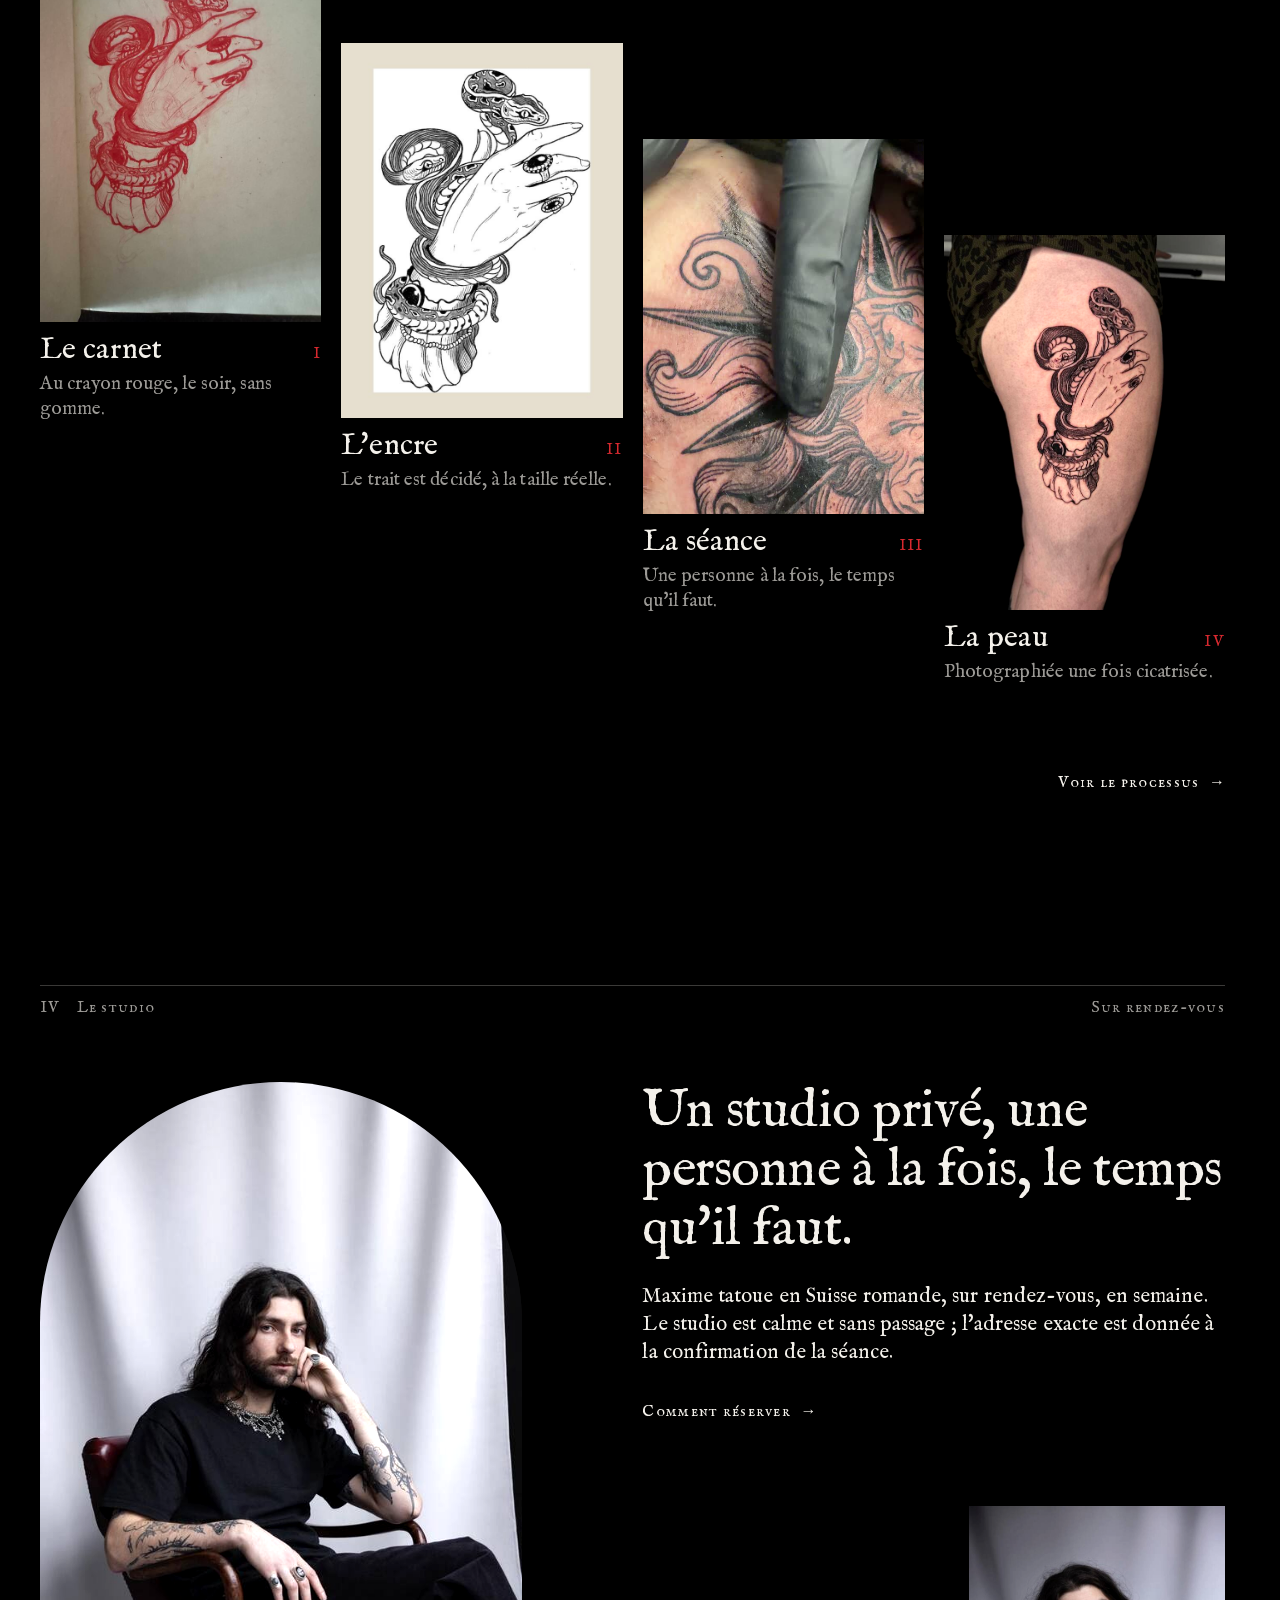
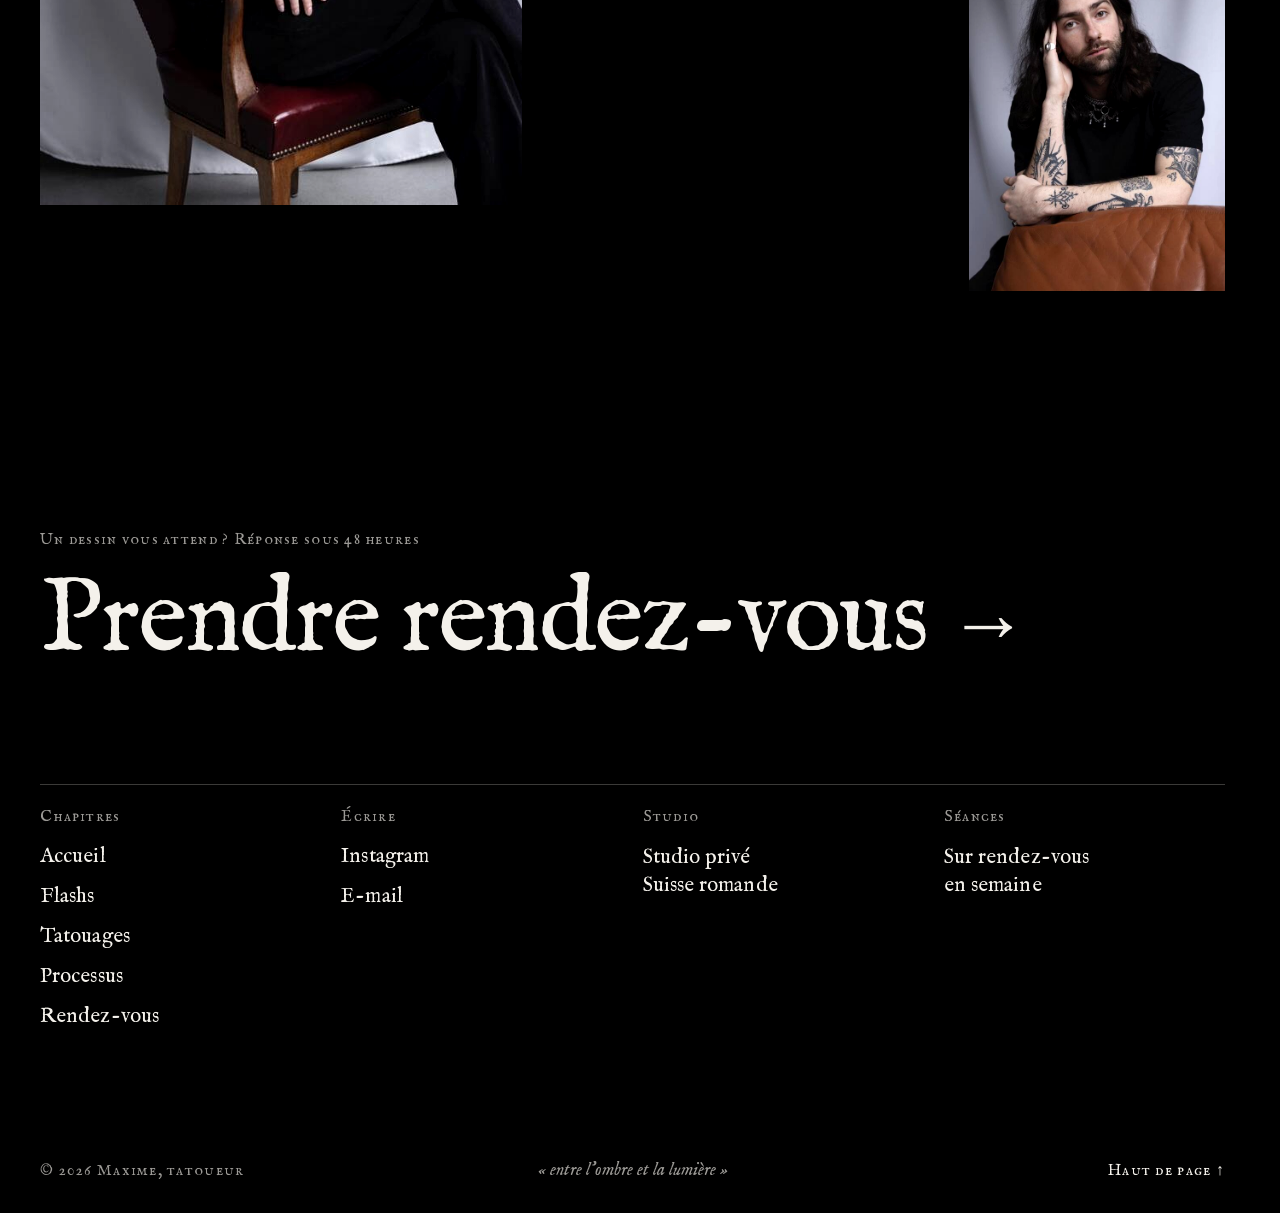
==== commit cd505836: "Version téléphone repensée de zéro : barre sous le pouce, gestes natifs Chaque disposition est d'abo" ====
--- a/index.html
+++ b/index.html
@@ -21,7 +21,7 @@
   <link rel="preload" href="assets/fonts/im-fell-sc-normal-400.woff2" as="font" type="font/woff2" crossorigin />
   <link rel="stylesheet" href="css/styles.css" />
 </head>
-<body>
+<body class="page-accueil">
   <a class="evitement" href="#contenu">Aller au contenu</a>
   <canvas class="fond" aria-hidden="true"></canvas>
 
@@ -33,6 +33,12 @@
       <button class="bouton-menu" type="button" data-ouvrir-menu aria-haspopup="dialog" aria-controls="menu" aria-expanded="false" commandfor="menu" command="show-modal">Menu <span class="bouton-menu-icone" aria-hidden="true"></span></button>
     </div>
   </header>
+
+  <nav class="barre" data-barre aria-label="Navigation">
+    <button class="barre-menu cap" type="button" data-ouvrir-menu aria-haspopup="dialog" aria-controls="menu" aria-expanded="false" commandfor="menu" command="show-modal"><span class="barre-icone" aria-hidden="true"></span>Menu</button>
+    <p class="barre-titre cap" aria-hidden="true"><span data-barre-titre>Accueil</span></p>
+    <a class="barre-rdv cap" href="rendez-vous.html">Réserver</a>
+  </nav>
 
   <dialog class="menu" id="menu" aria-label="Menu">
     <div class="menu-tete">
@@ -57,12 +63,17 @@
       <img src="assets/img/em-bete.webp" alt="" loading="lazy" decoding="async" width="729" height="900" />
       <img src="assets/img/em-dague.webp" alt="" loading="lazy" decoding="async" width="646" height="900" />
     </div>
+    <div class="menu-barre">
+      <button class="menu-barre-fermer cap" type="button" data-fermer-menu commandfor="menu" command="close"><span class="menu-fermer-icone" aria-hidden="true"></span>Fermer</button>
+      <span class="menu-barre-titre cap" aria-hidden="true">Sommaire</span>
+      <a class="menu-barre-rdv cap" href="rendez-vous.html">Réserver</a>
+    </div>
   </dialog>
 
   <main id="contenu">
-    <section class="ouverture" aria-labelledby="titre-site">
+    <section class="ouverture" aria-labelledby="titre-site" data-titre="Accueil">
+      <p class="ouverture-haut cap"><span>Tatoueur</span><span>Suisse romande</span></p>
       <div class="ouverture-milieu">
-        <p class="ouverture-haut cap"><span>Tatoueur</span><span>Suisse romande</span></p>
         <p class="ouverture-devise">Des dessins à l'encre noire, tatoués une seule fois.</p>
       </div>
       <div class="ouverture-bas cap">
@@ -81,45 +92,45 @@
             <a class="lien-fleche" href="flashs.html">Le catalogue de la saison <span class="fleche" aria-hidden="true">→</span></a>
           </p>
         </div>
-        <figure class="oeuvre" style="--c: 3 / -1; --h: 3.5rem; --cd: 10 / -1; --hd: 0" data-revele="image">
+        <figure class="oeuvre" style="--c: 2 / span 4; --h: 2.75rem; --cd: 10 / -1; --hd: 0" data-revele="image">
           <div class="cadre cadre--arche" style="--r: 9 / 16"><video data-autoplay muted loop playsinline preload="none" poster="assets/video/v-carnet-bougie.jpg" aria-label="Maxime dessine le soir, à la lueur d'une bougie"><source src="assets/video/v-carnet-bougie.mp4" type="video/mp4" /></video></div>
           <figcaption class="legende"><span class="legende-titre">Le soir, à la bougie</span><span class="legende-lieu cap">Carnet</span></figcaption>
         </figure>
       </div>
     </section>
 
-    <section class="section contenu" id="pieces" aria-labelledby="titre-pieces">
+    <section class="section contenu" id="pieces" aria-labelledby="titre-pieces" data-num="I" data-titre="Pièces">
       <div class="section-filet cap"><span>I</span><span>Tatouages</span><span>Quinze pièces</span></div>
       <div class="section-tete">
         <h2 class="section-titre" id="titre-pieces" data-revele="titre">Pièces portées</h2>
         <p class="section-chapeau" data-revele="texte">Photographiées cicatrisées, filmées quand la lumière le permet. Un trait fin, des ombres par hachures, comme en gravure.</p>
       </div>
-      <div class="grille galerie">
-        <a class="oeuvre oeuvre--plein" href="tatouages.html#cranes" style="--c: 1 / -1; --cd: 1 / span 5" data-revele="image">
+      <div class="grille galerie galerie--pile">
+        <a class="oeuvre" href="tatouages.html#cranes" style="--n: 0; --cd: 1 / span 5" data-revele="image">
           <div class="cadre" data-parallaxe><img class="photo" src="assets/img/tt-crane-cierge.jpg" alt="Crâne surmonté d'un cierge, tatoué sur un avant-bras" loading="lazy" decoding="async" width="675" height="900" /></div>
           <div class="legende"><span class="legende-titre">Crâne et cierge</span><span class="legende-lieu cap">Avant-bras</span></div>
         </a>
-        <a class="oeuvre" href="tatouages.html#cranes" style="--c: 3 / -1; --cd: 8 / span 3; --hd: 12rem" data-revele="image">
+        <a class="oeuvre" href="tatouages.html#cranes" style="--n: 1; --cd: 8 / span 3; --hd: 12rem" data-revele="image">
           <div class="cadre" style="--r: 9 / 16"><video data-autoplay muted loop playsinline preload="none" poster="assets/video/v-cranes.jpg" aria-label="Crânes dans la brume, tatoués sur un avant-bras, en vidéo"><source src="assets/video/v-cranes.mp4" type="video/mp4" /></video></div>
           <div class="legende"><span class="legende-titre">Crânes dans la brume</span><span class="legende-lieu cap">Avant-bras</span></div>
         </a>
-        <a class="oeuvre" href="tatouages.html#mains" style="--c: 1 / span 4; --cd: 2 / span 3; --hd: 3rem" data-revele="image">
+        <a class="oeuvre" href="tatouages.html#mains" style="--n: 2; --cd: 2 / span 3; --hd: 3rem" data-revele="image">
           <div class="cadre"><img class="photo" src="assets/img/tt-roses.jpg" alt="Main tenant des roses, tatouée sur une cuisse" loading="lazy" decoding="async" width="675" height="900" /></div>
           <div class="legende"><span class="legende-titre">Main aux roses</span><span class="legende-lieu cap">Cuisse</span></div>
         </a>
-        <a class="oeuvre" href="tatouages.html#betes" style="--c: 2 / -1; --cd: 6 / span 5; --hd: 2rem" data-revele="image">
+        <a class="oeuvre" href="tatouages.html#betes" style="--n: 3; --cd: 6 / span 5; --hd: 2rem" data-revele="image">
           <div class="cadre" data-parallaxe><img class="photo" src="assets/img/tt-hirondelle.jpg" alt="Hirondelle tatouée sur le flanc" loading="lazy" decoding="async" width="675" height="900" /></div>
           <div class="legende"><span class="legende-titre">Hirondelle</span><span class="legende-lieu cap">Flanc</span></div>
         </a>
-        <a class="oeuvre" href="tatouages.html#yeux" style="--c: 1 / span 3; --cd: 1 / span 4; --hd: 2rem" data-revele="image">
+        <a class="oeuvre sauf-mobile" href="tatouages.html#yeux" style="--cd: 1 / span 4; --hd: 2rem" data-revele="image">
           <div class="cadre"><img class="photo" src="assets/img/tt-sternum.jpg" alt="Rose des vents cerclée d'un serpent, tatouée sur le sternum" loading="lazy" decoding="async" width="675" height="900" /></div>
           <div class="legende"><span class="legende-titre">Rose des vents</span><span class="legende-lieu cap">Sternum</span></div>
         </a>
-        <a class="oeuvre" href="tatouages.html#betes" style="--c: 4 / span 3; --h: 5rem; --cd: 6 / span 3; --hd: 10rem" data-revele="image">
+        <a class="oeuvre sauf-mobile" href="tatouages.html#betes" style="--cd: 6 / span 3; --hd: 10rem" data-revele="image">
           <div class="cadre"><img class="photo" src="assets/img/tt-mollet.jpg" alt="Chouette tenant un sceptre, tatouée sur un mollet" loading="lazy" decoding="async" width="675" height="900" /></div>
           <div class="legende"><span class="legende-titre">Chouette</span><span class="legende-lieu cap">Mollet</span></div>
         </a>
-        <a class="oeuvre" href="tatouages.html#cranes" style="--c: 1 / -1; --cd: 10 / span 3; --hd: 0" data-revele="image">
+        <a class="oeuvre" href="tatouages.html#cranes" style="--n: 4; --cd: 10 / span 3; --hd: 0" data-revele="image">
           <div class="cadre" style="--r: 9 / 16"><video data-autoplay muted loop playsinline preload="none" poster="assets/video/v-eglise.jpg" aria-label="Cathédrale dans les nuages, tatouée sur un avant-bras, en vidéo"><source src="assets/video/v-eglise.mp4" type="video/mp4" /></video></div>
           <div class="legende"><span class="legende-titre">Cathédrale</span><span class="legende-lieu cap">Avant-bras</span></div>
         </a>
@@ -127,13 +138,13 @@
       <p class="section-suite cap"><a class="lien-fleche" href="tatouages.html">Toutes les pièces <span class="fleche" aria-hidden="true">→</span></a></p>
     </section>
 
-    <section class="section contenu" id="flashs" aria-labelledby="titre-flashs">
+    <section class="section contenu" id="flashs" aria-labelledby="titre-flashs" data-num="II" data-titre="Flashs">
       <div class="section-filet cap"><span>II</span><span>Flashs</span><span>Automne 2026</span></div>
       <div class="section-tete">
         <h2 class="section-titre" id="titre-flashs" data-revele="titre">Flashs d'automne</h2>
         <p class="section-chapeau" data-revele="texte">Des dessins préparés à l'avance, tatoués une seule fois. Une fois portés, ils sont rayés du catalogue et ne seront jamais refaits.</p>
       </div>
-      <div class="planches" data-melange>
+      <div class="planches defileur" data-melange data-defileur="Flashs d'automne">
         <a class="planche oeuvre est-libre" href="flashs.html#disponibles" data-revele="image">
           <div class="cadre"><img src="assets/img/fl-dague-roses.jpg" alt="Dessin de deux mains, l'une tenant une dague, l'autre des roses" loading="lazy" decoding="async" width="660" height="880" /></div>
           <div class="legende"><span class="planche-titre">Dague et roses</span></div>
@@ -155,11 +166,10 @@
           <div class="planche-infos cap"><span>8 × 10 cm</span><span class="planche-etat">Tatoué</span></div>
         </a>
       </div>
-      <p class="planches-aide cap" aria-hidden="true"><span>Glisser</span><span>→</span></p>
       <p class="section-suite cap"><a class="lien-fleche" href="flashs.html">Le catalogue complet <span class="fleche" aria-hidden="true">→</span></a></p>
     </section>
 
-    <section class="section contenu" id="processus" aria-labelledby="titre-processus">
+    <section class="section contenu" id="processus" aria-labelledby="titre-processus" data-num="III" data-titre="Processus">
       <div class="section-filet cap"><span>III</span><span>Processus</span><span>Quatre étapes</span></div>
       <div class="section-tete">
         <h2 class="section-titre" id="titre-processus" data-revele="titre">Du carnet à la peau</h2>
@@ -198,7 +208,7 @@
       <p class="section-suite cap"><a class="lien-fleche" href="processus.html">Voir le processus <span class="fleche" aria-hidden="true">→</span></a></p>
     </section>
 
-    <section class="section contenu" id="studio" aria-labelledby="titre-studio">
+    <section class="section contenu" id="studio" aria-labelledby="titre-studio" data-num="IV" data-titre="Studio">
       <div class="section-filet cap"><span>IV</span><span>Le studio</span><span>Sur rendez-vous</span></div>
       <div class="grille atelier">
         <figure class="oeuvre" style="--c: 1 / -1; --h: 2.5rem; --cd: 1 / span 5; --hd: 4rem" data-revele="image">
--- a/css/styles.css
+++ b/css/styles.css
@@ -2,6 +2,7 @@
 @import url("base.css");
 @import url("fond.css");
 @import url("entete.css");
+@import url("barre.css");
 @import url("menu.css");
 @import url("mise-en-page.css");
 @import url("oeuvres.css");
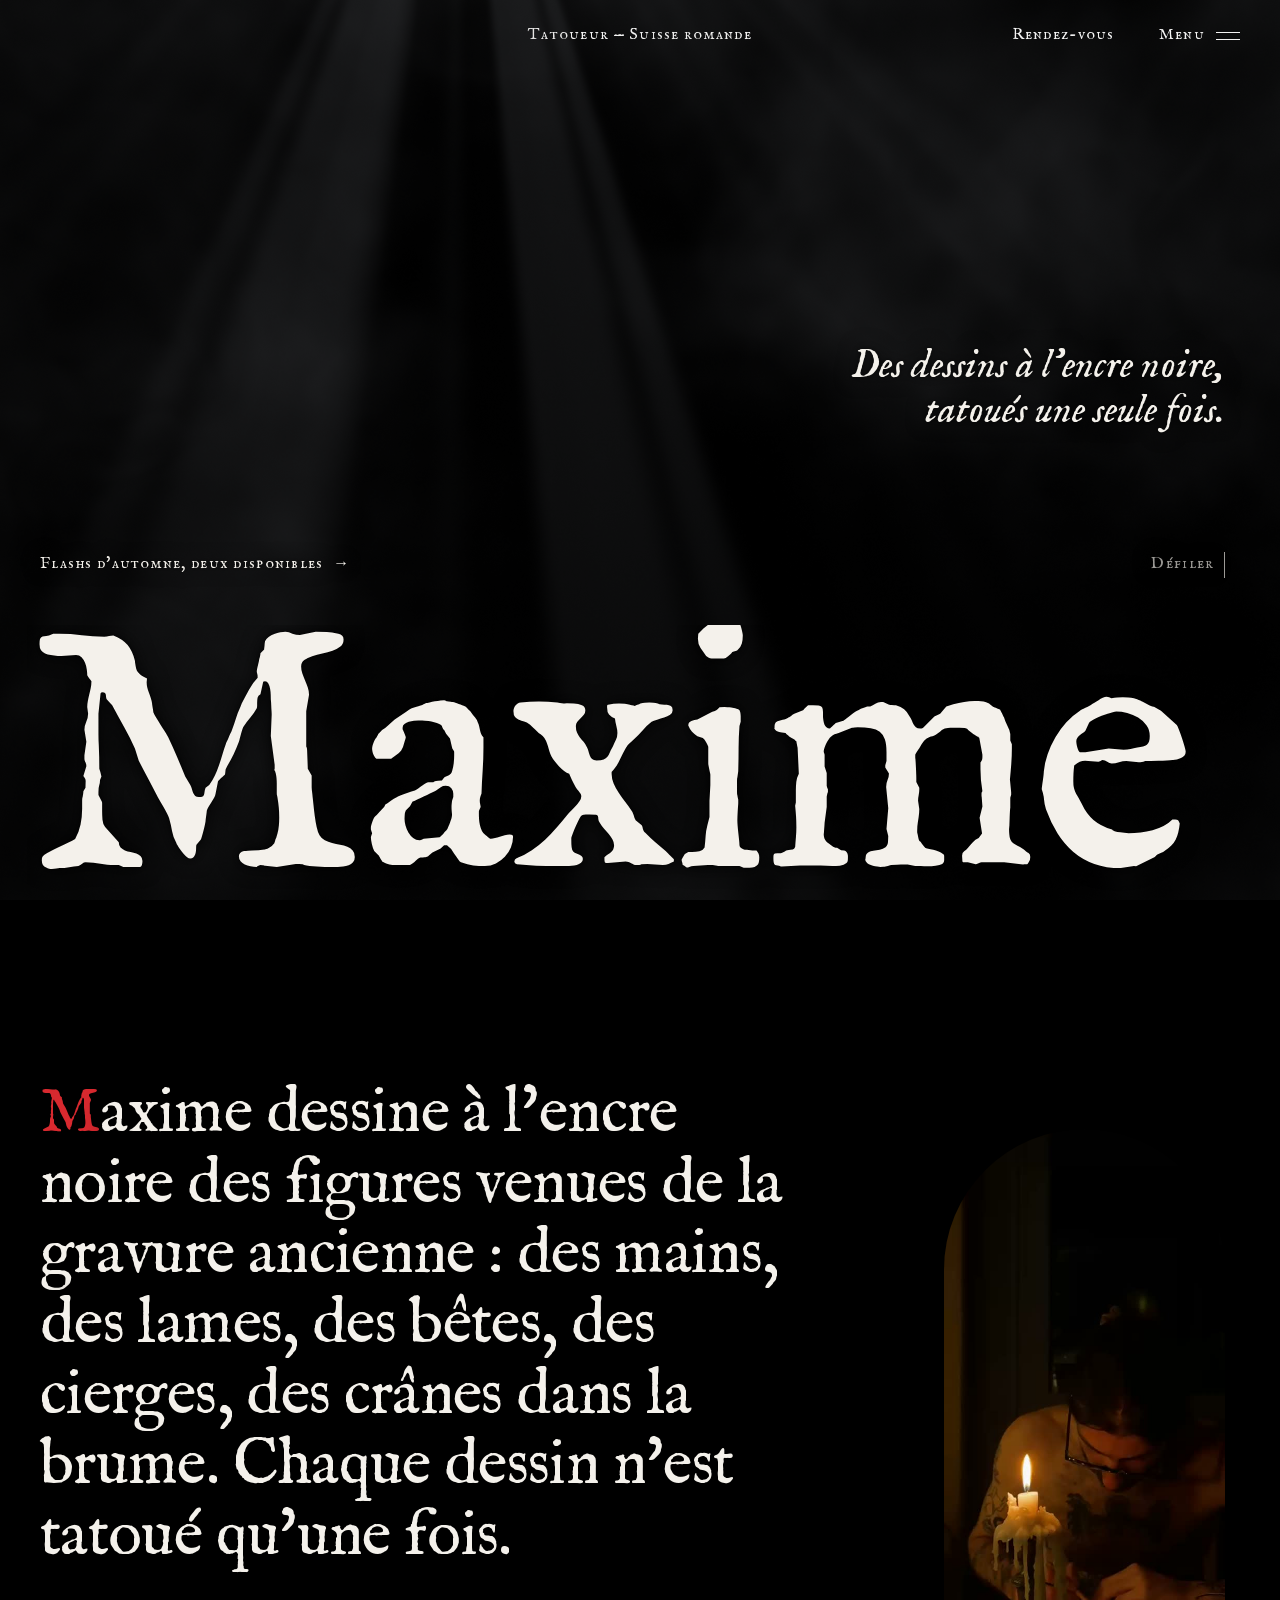
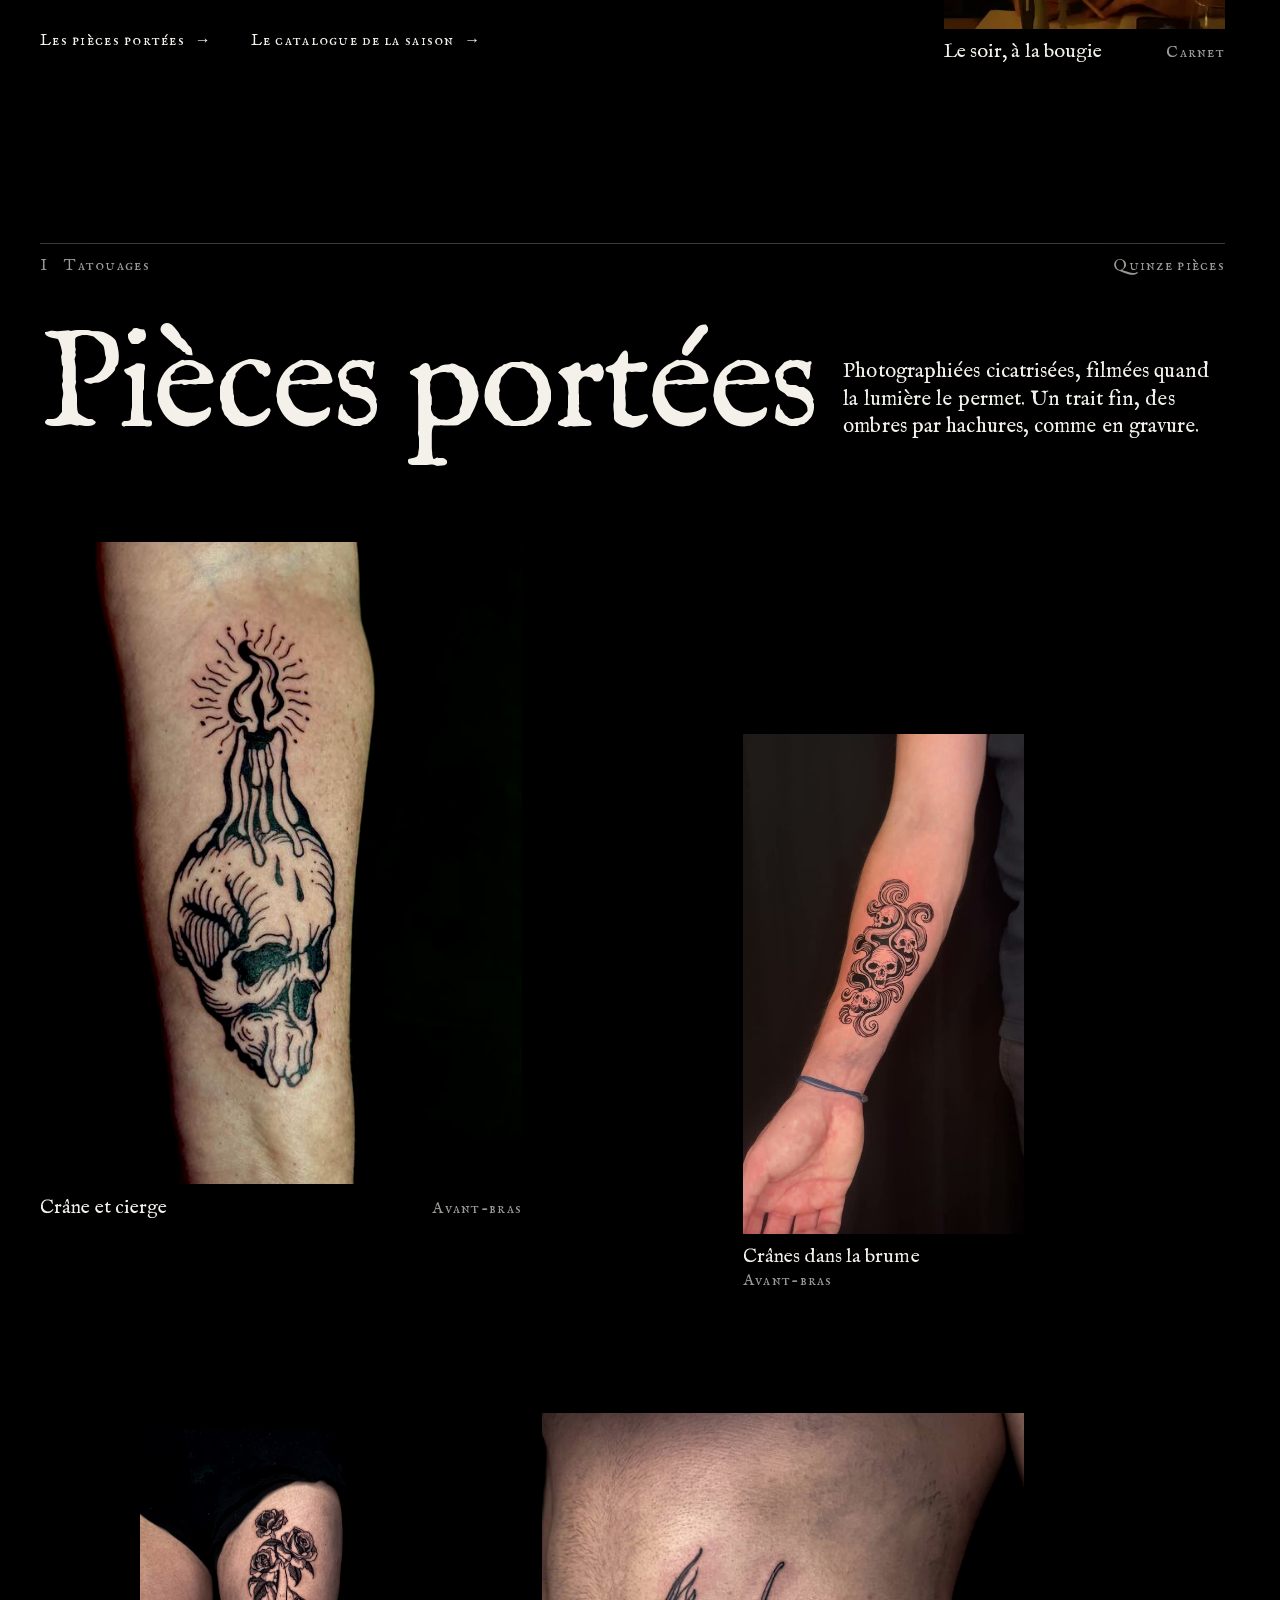
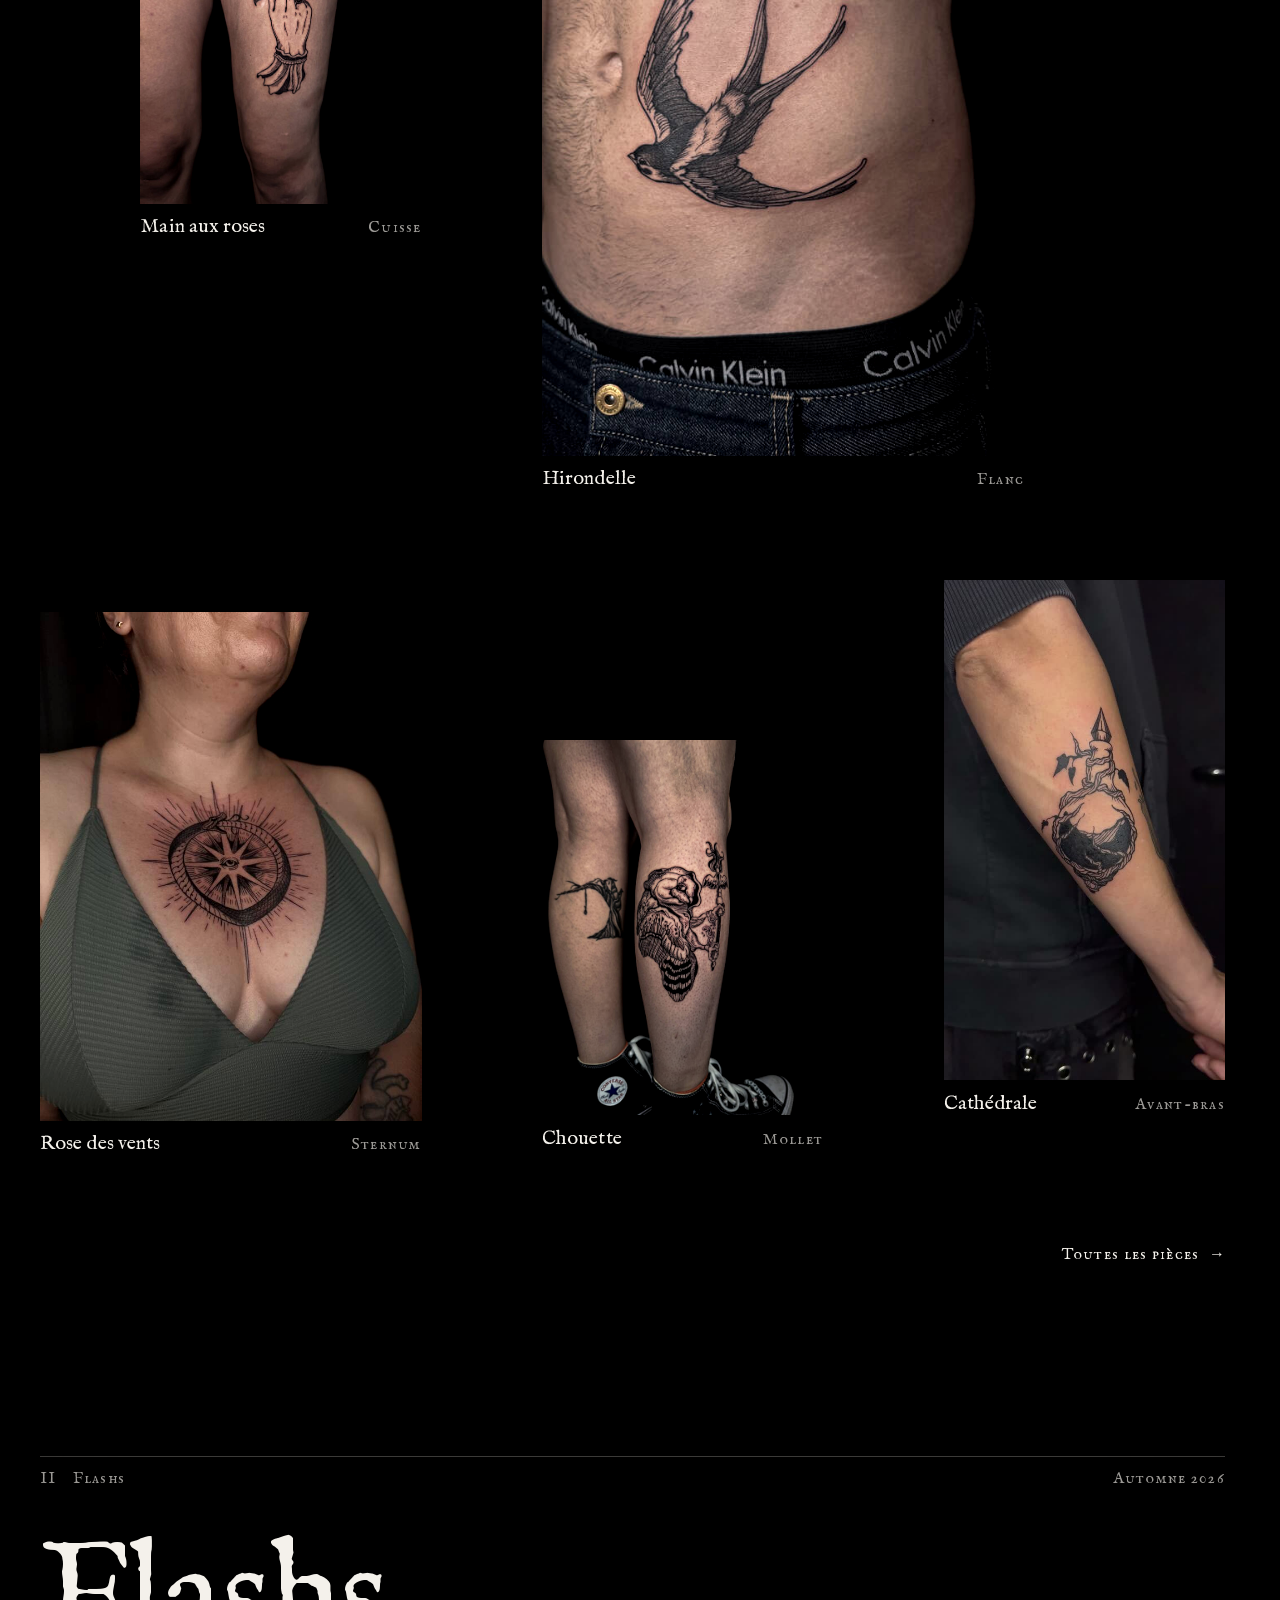
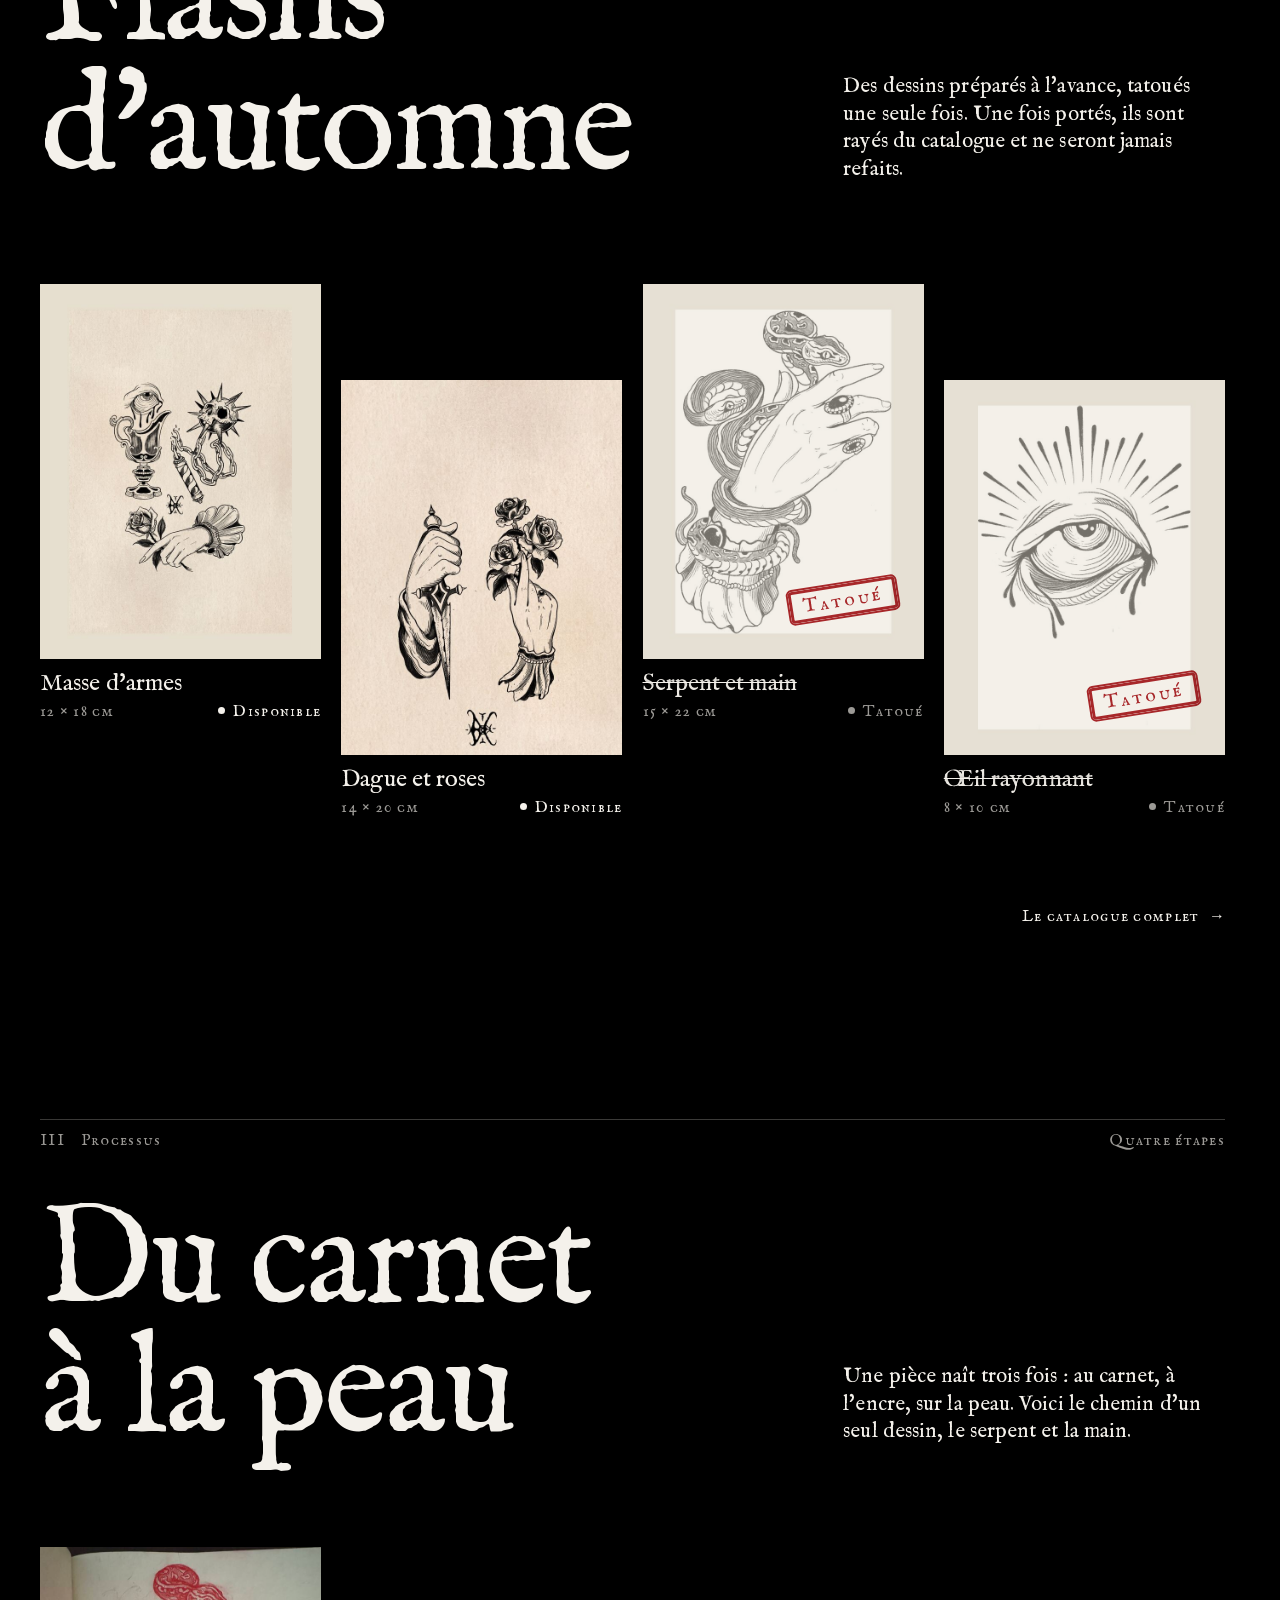
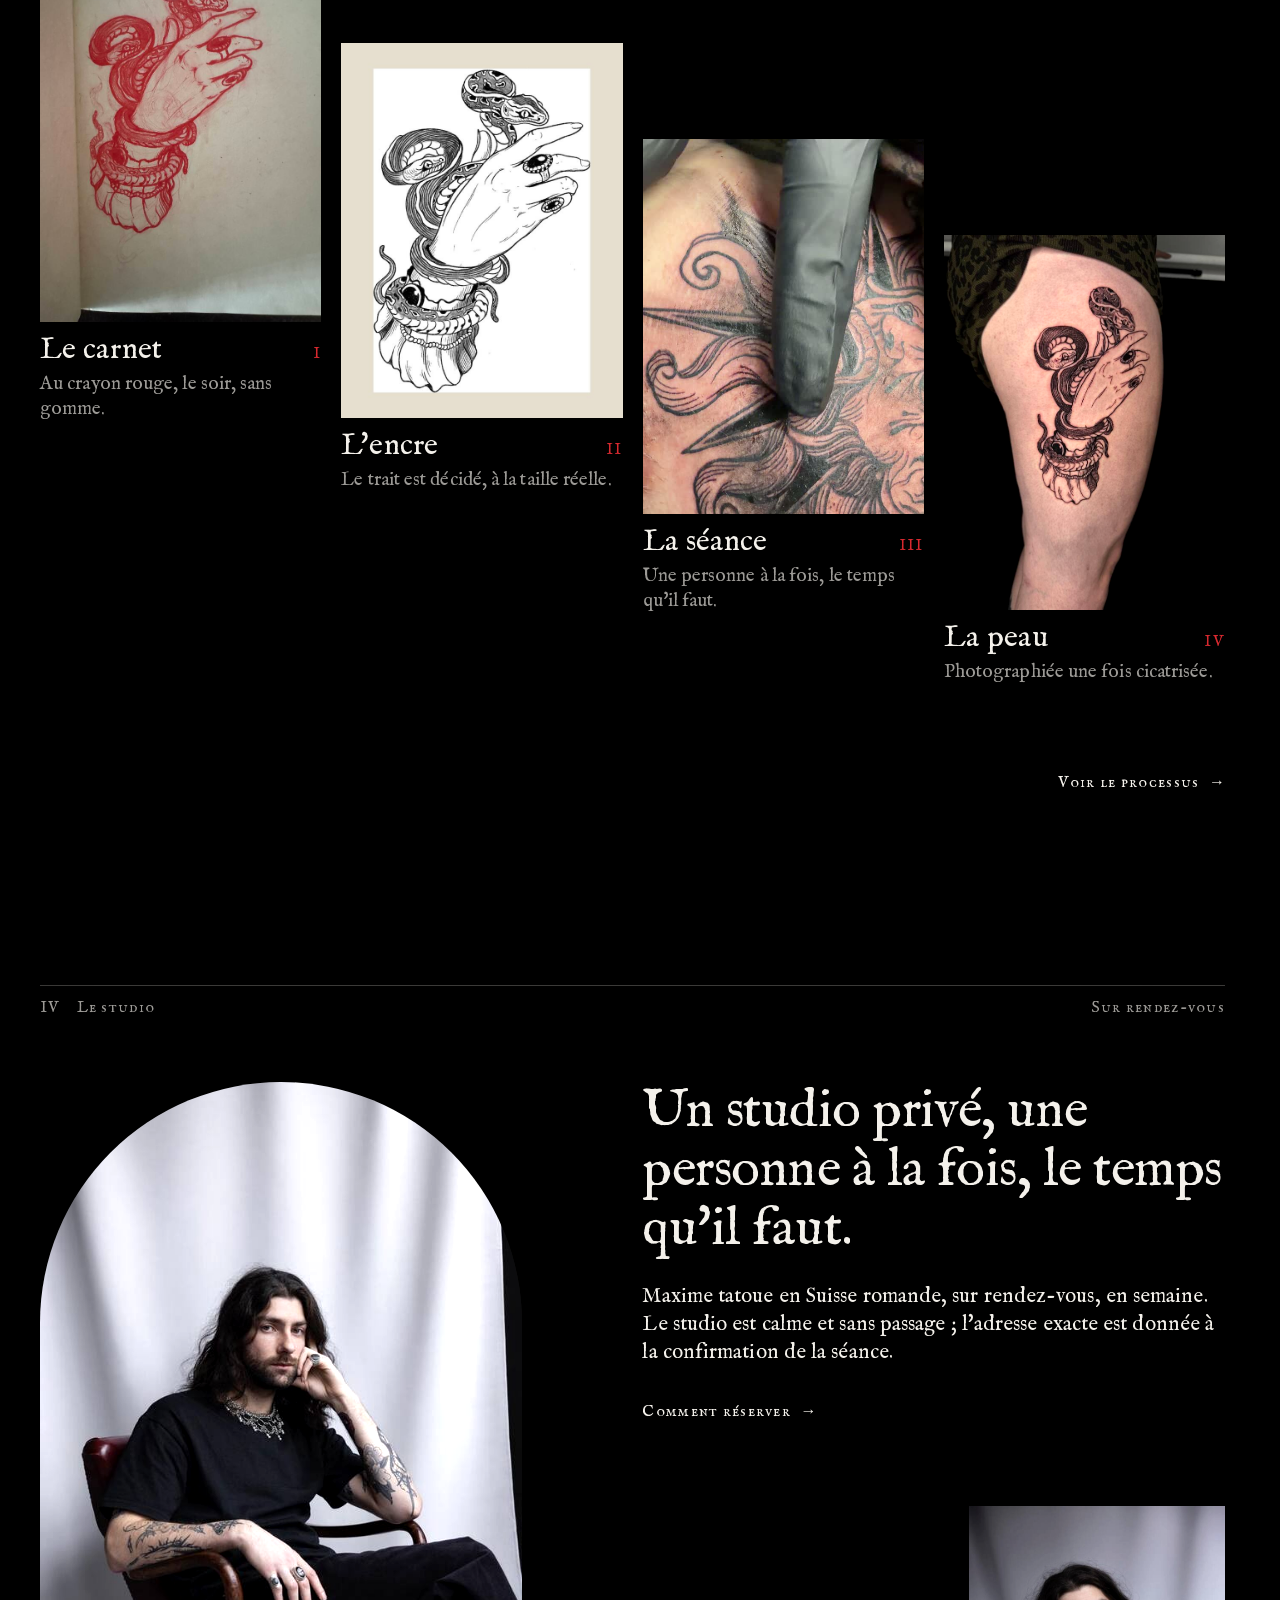
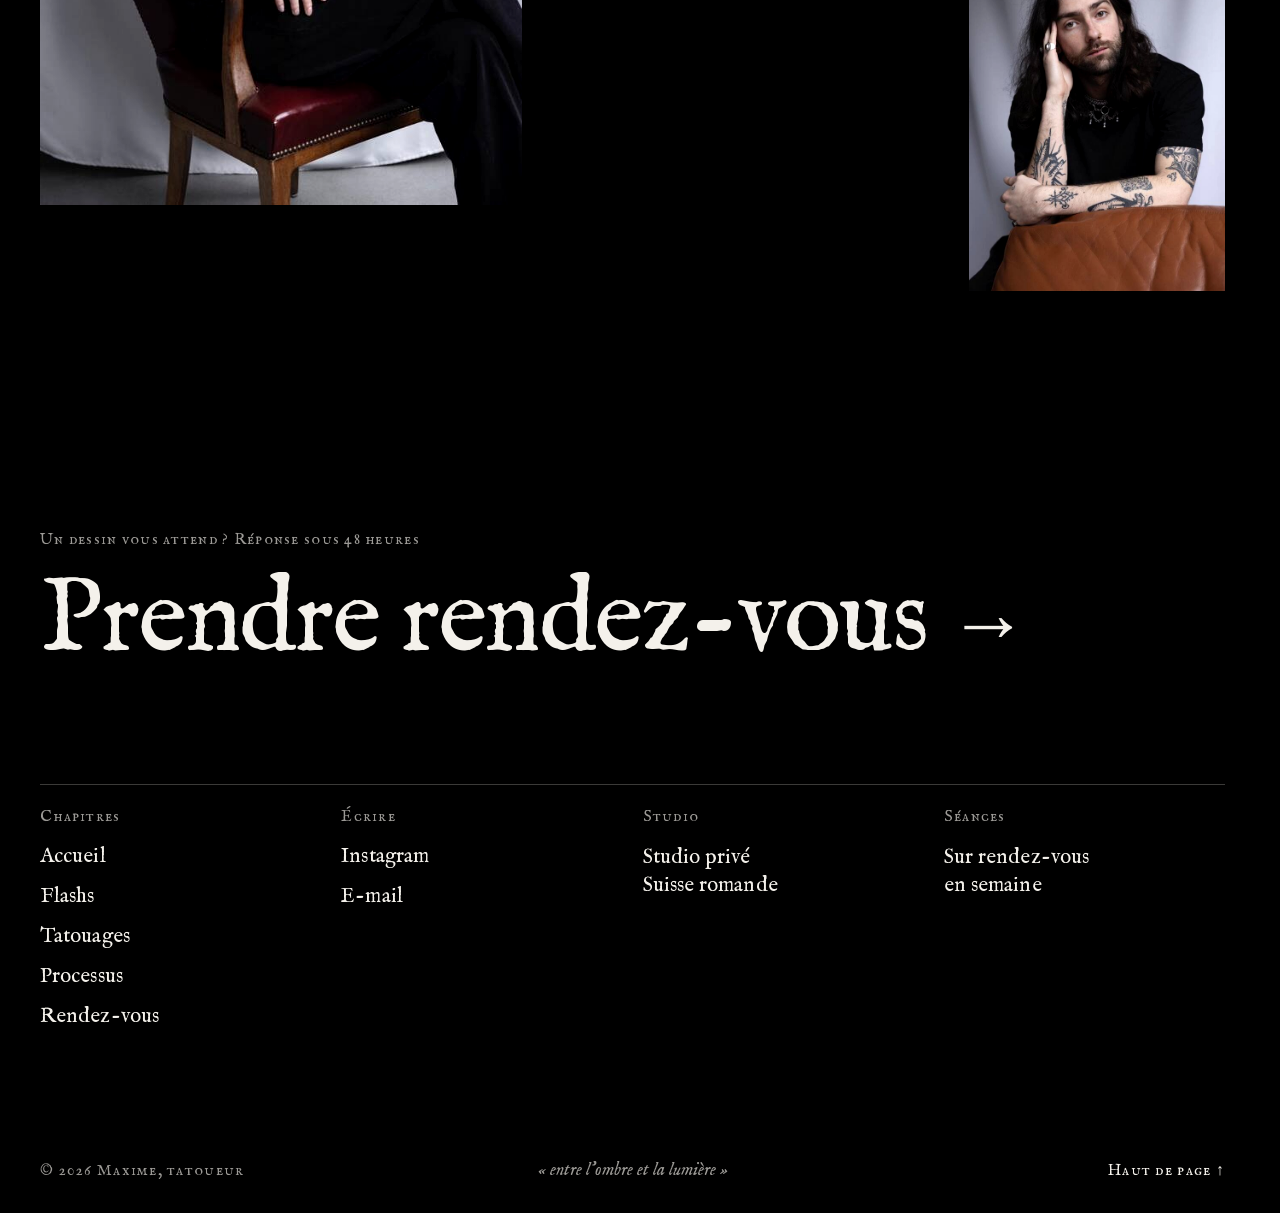
==== commit cef602f4: "Téléphone : gravure cachée qui se dévoile par moments, site allégé Fond sur téléphone - La gravure r" ====
--- a/index.html
+++ b/index.html
@@ -19,6 +19,7 @@
   <link rel="manifest" href="site.webmanifest" />
   <link rel="preload" href="assets/fonts/im-fell-normal-400.woff2" as="font" type="font/woff2" crossorigin />
   <link rel="preload" href="assets/fonts/im-fell-sc-normal-400.woff2" as="font" type="font/woff2" crossorigin />
+  <link rel="preload" href="assets/fonts/im-fell-italic-400.woff2" as="font" type="font/woff2" crossorigin />
   <link rel="stylesheet" href="css/styles.css" />
 </head>
 <body class="page-accueil">
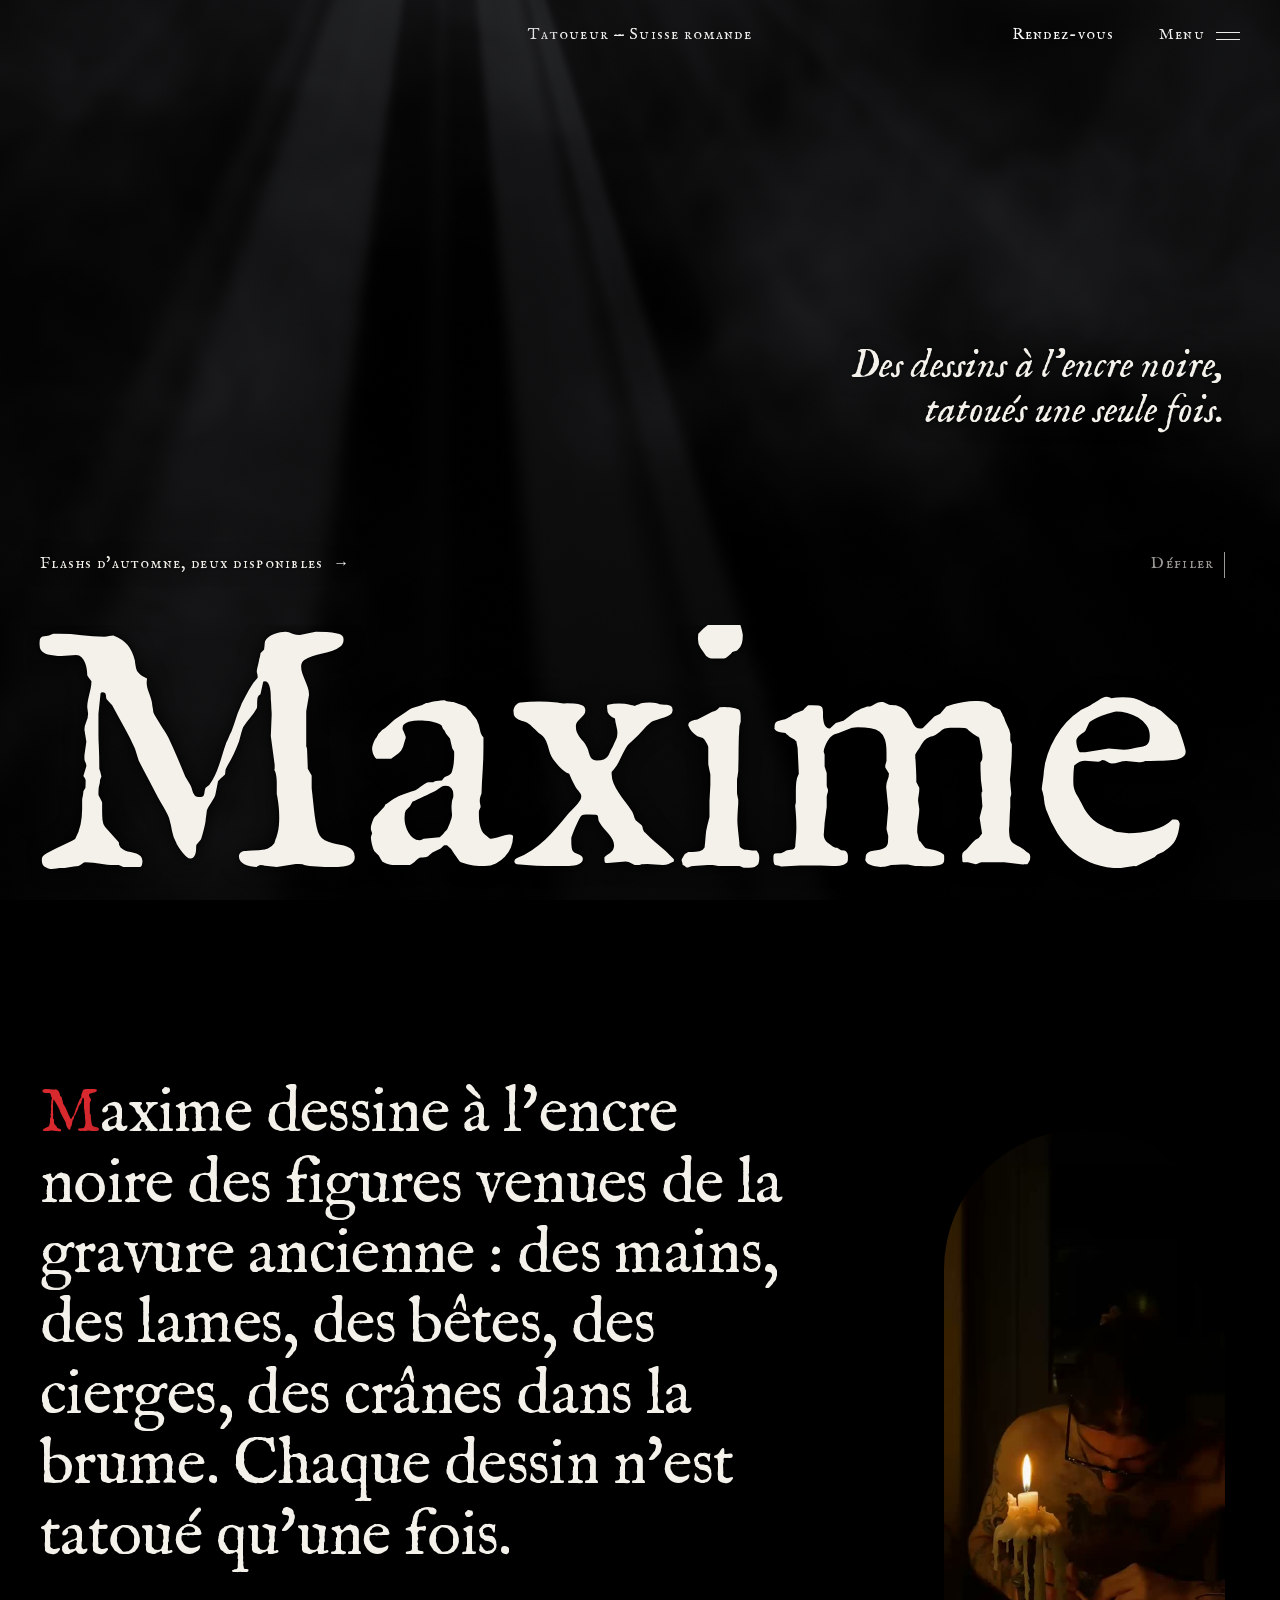
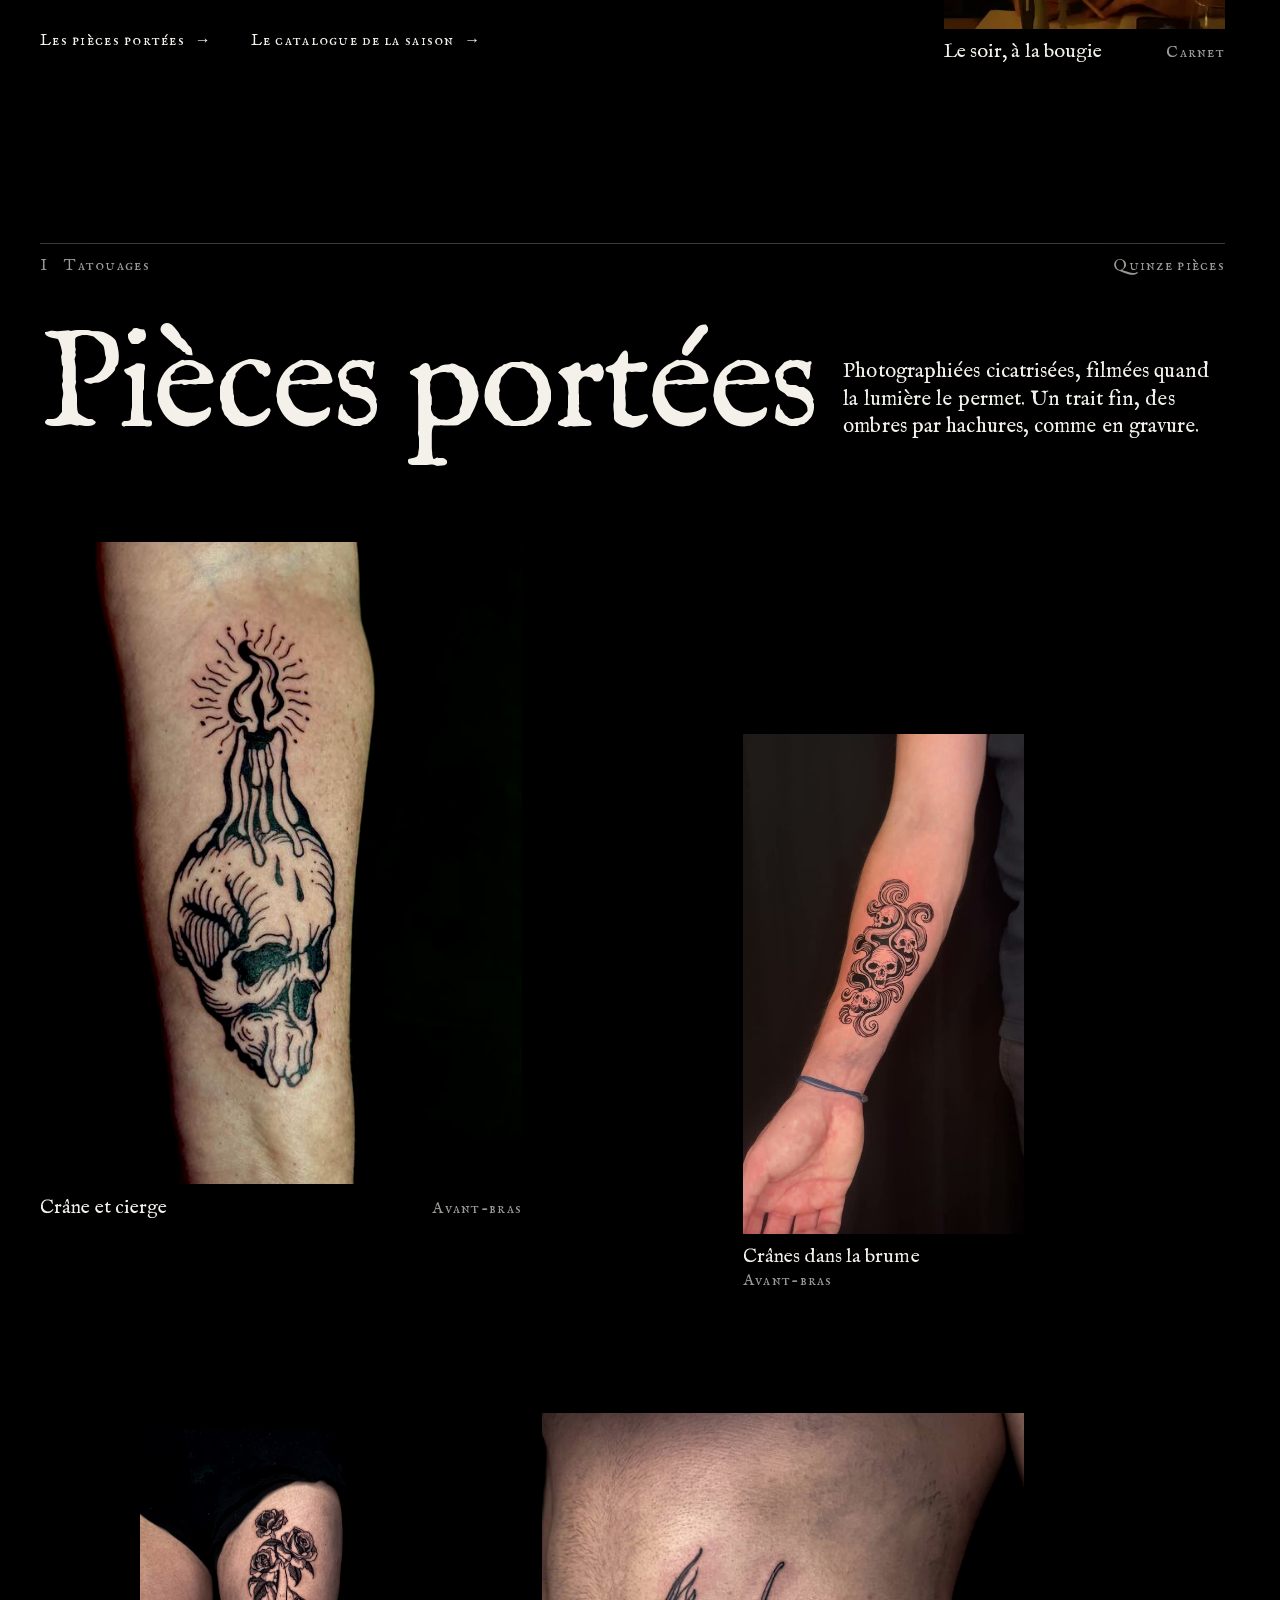
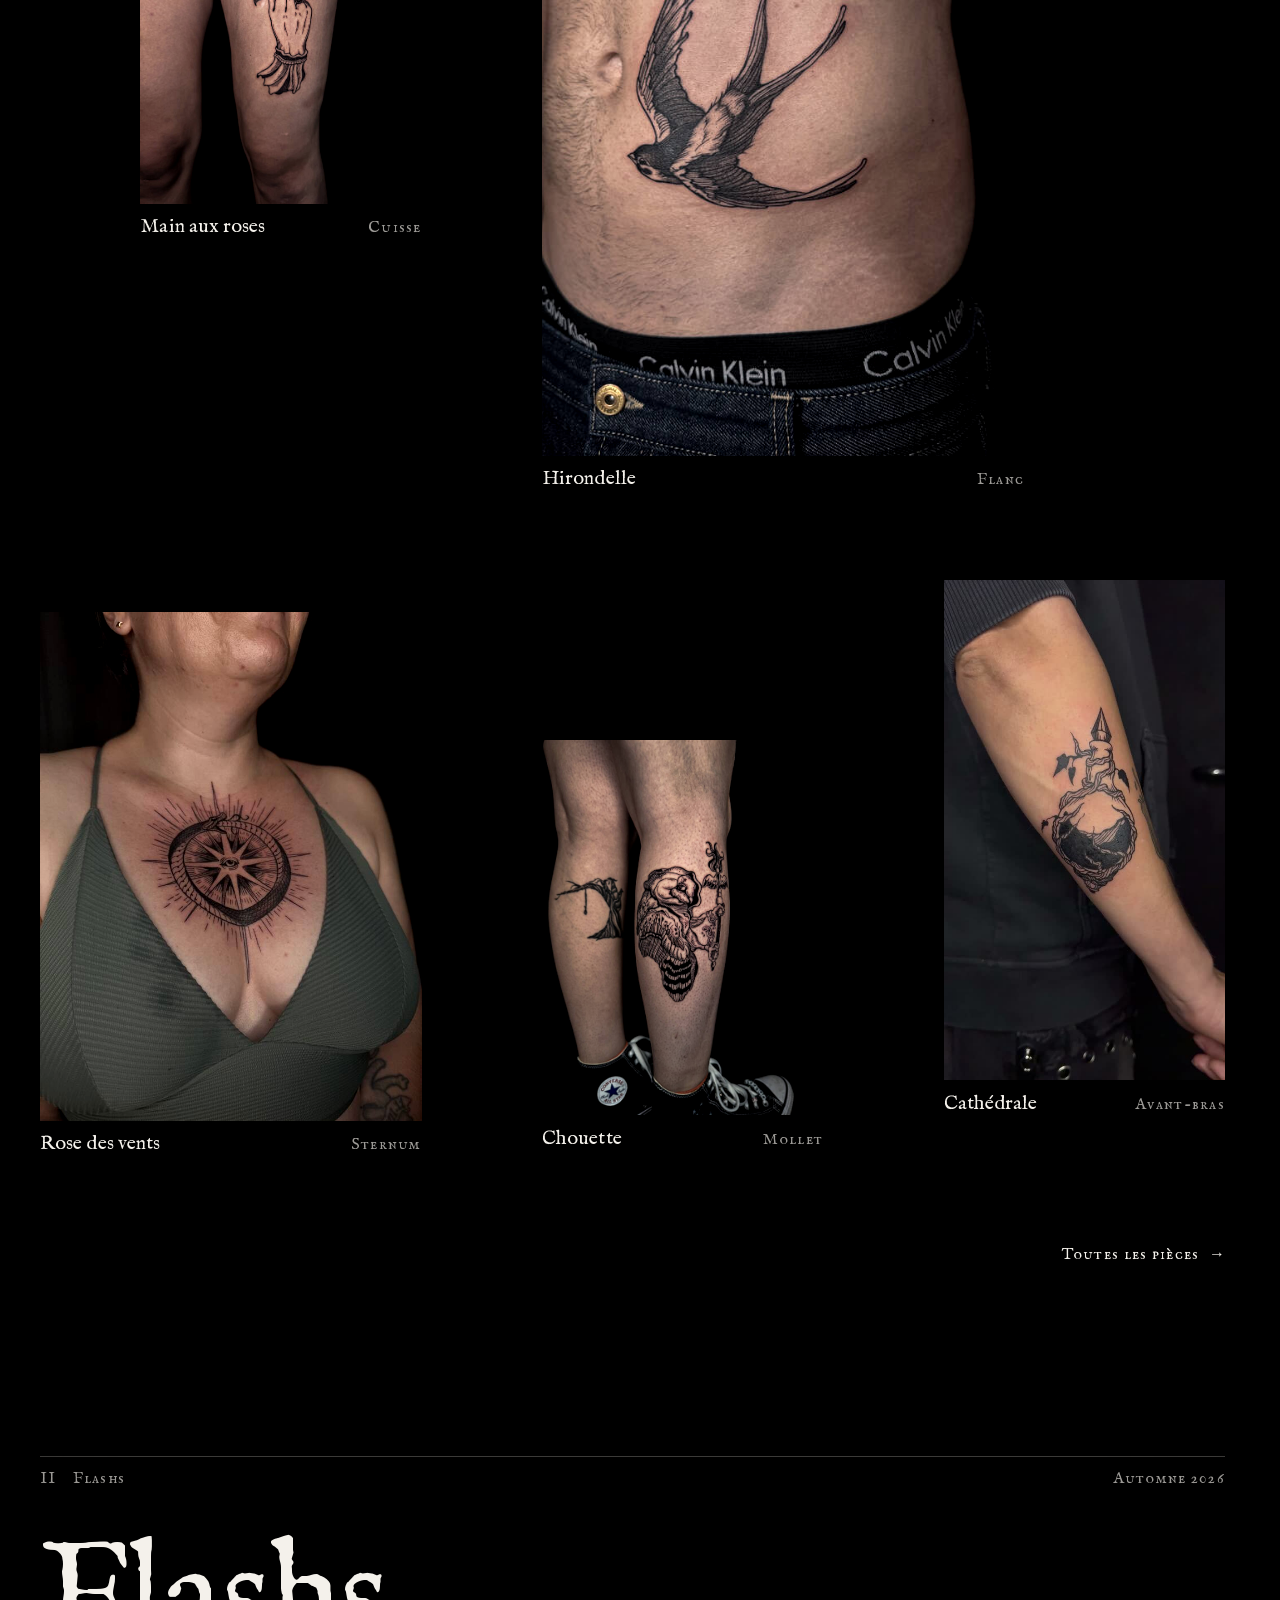
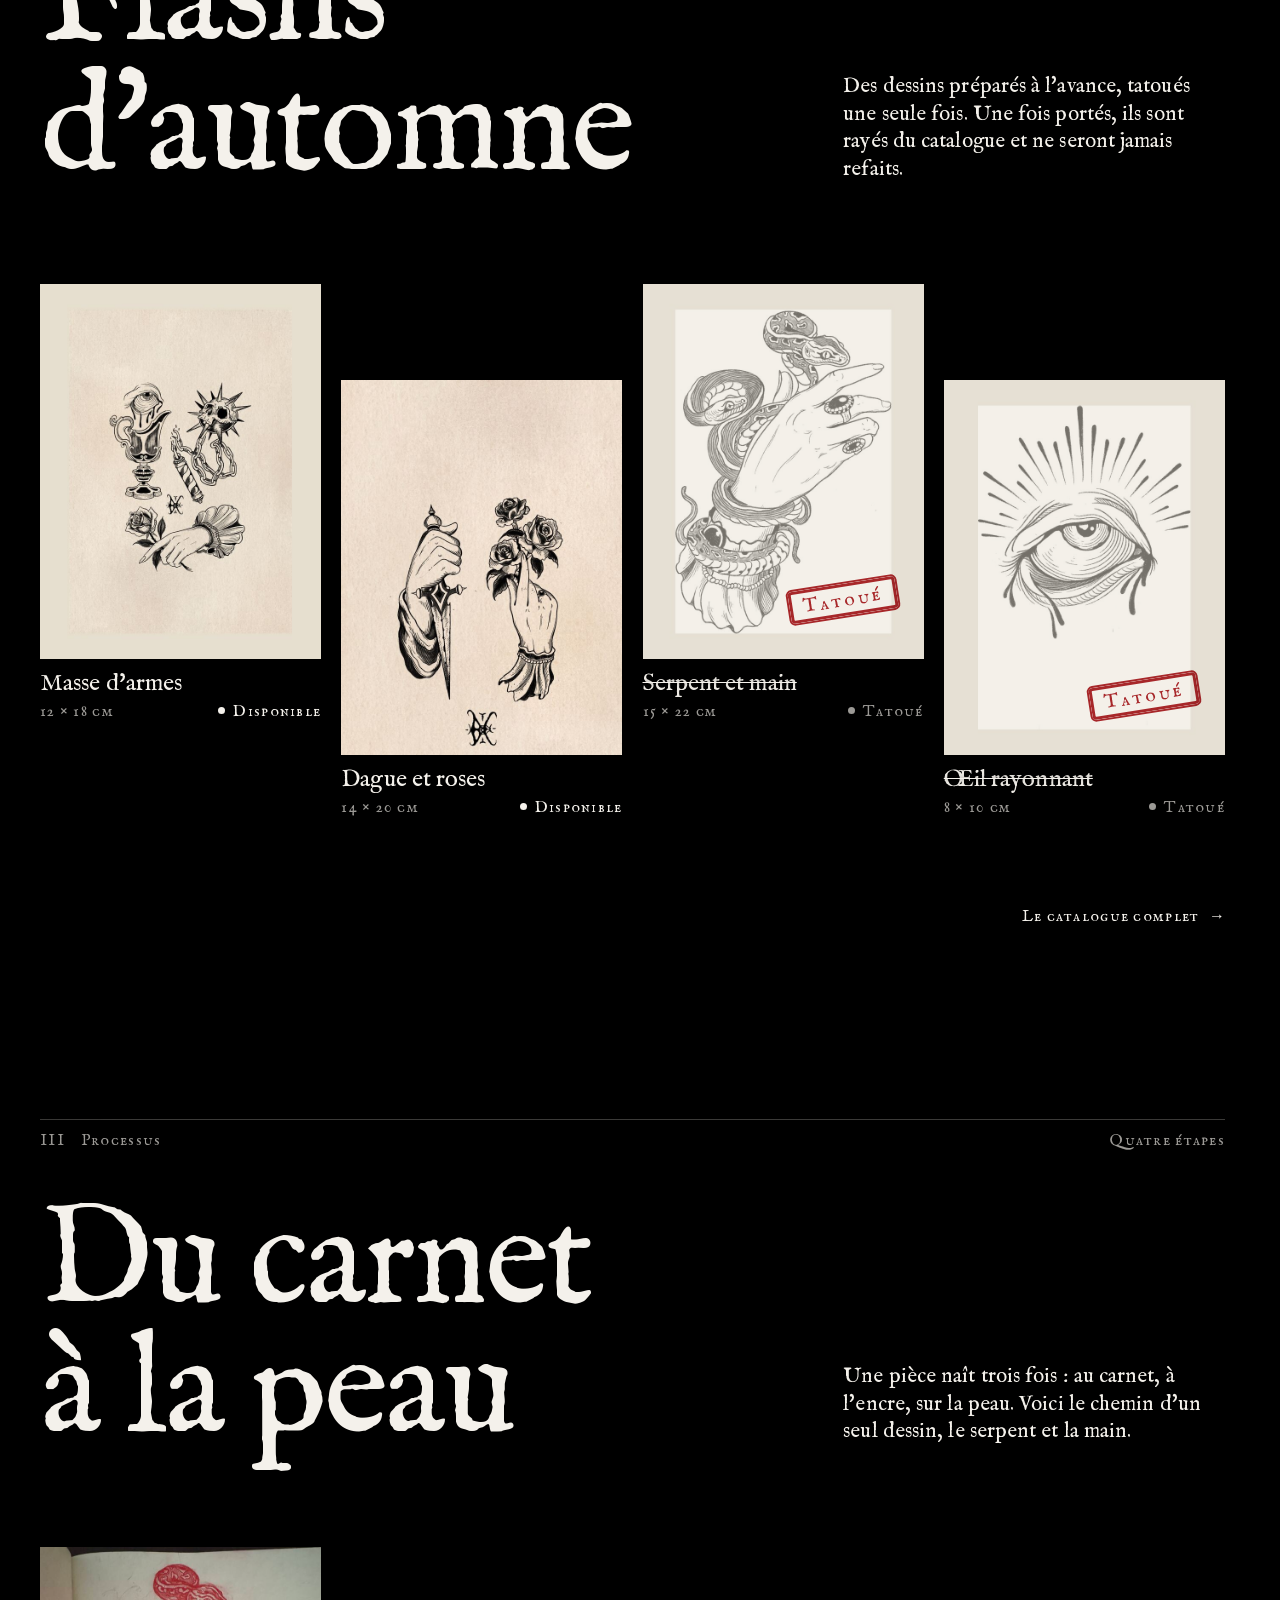
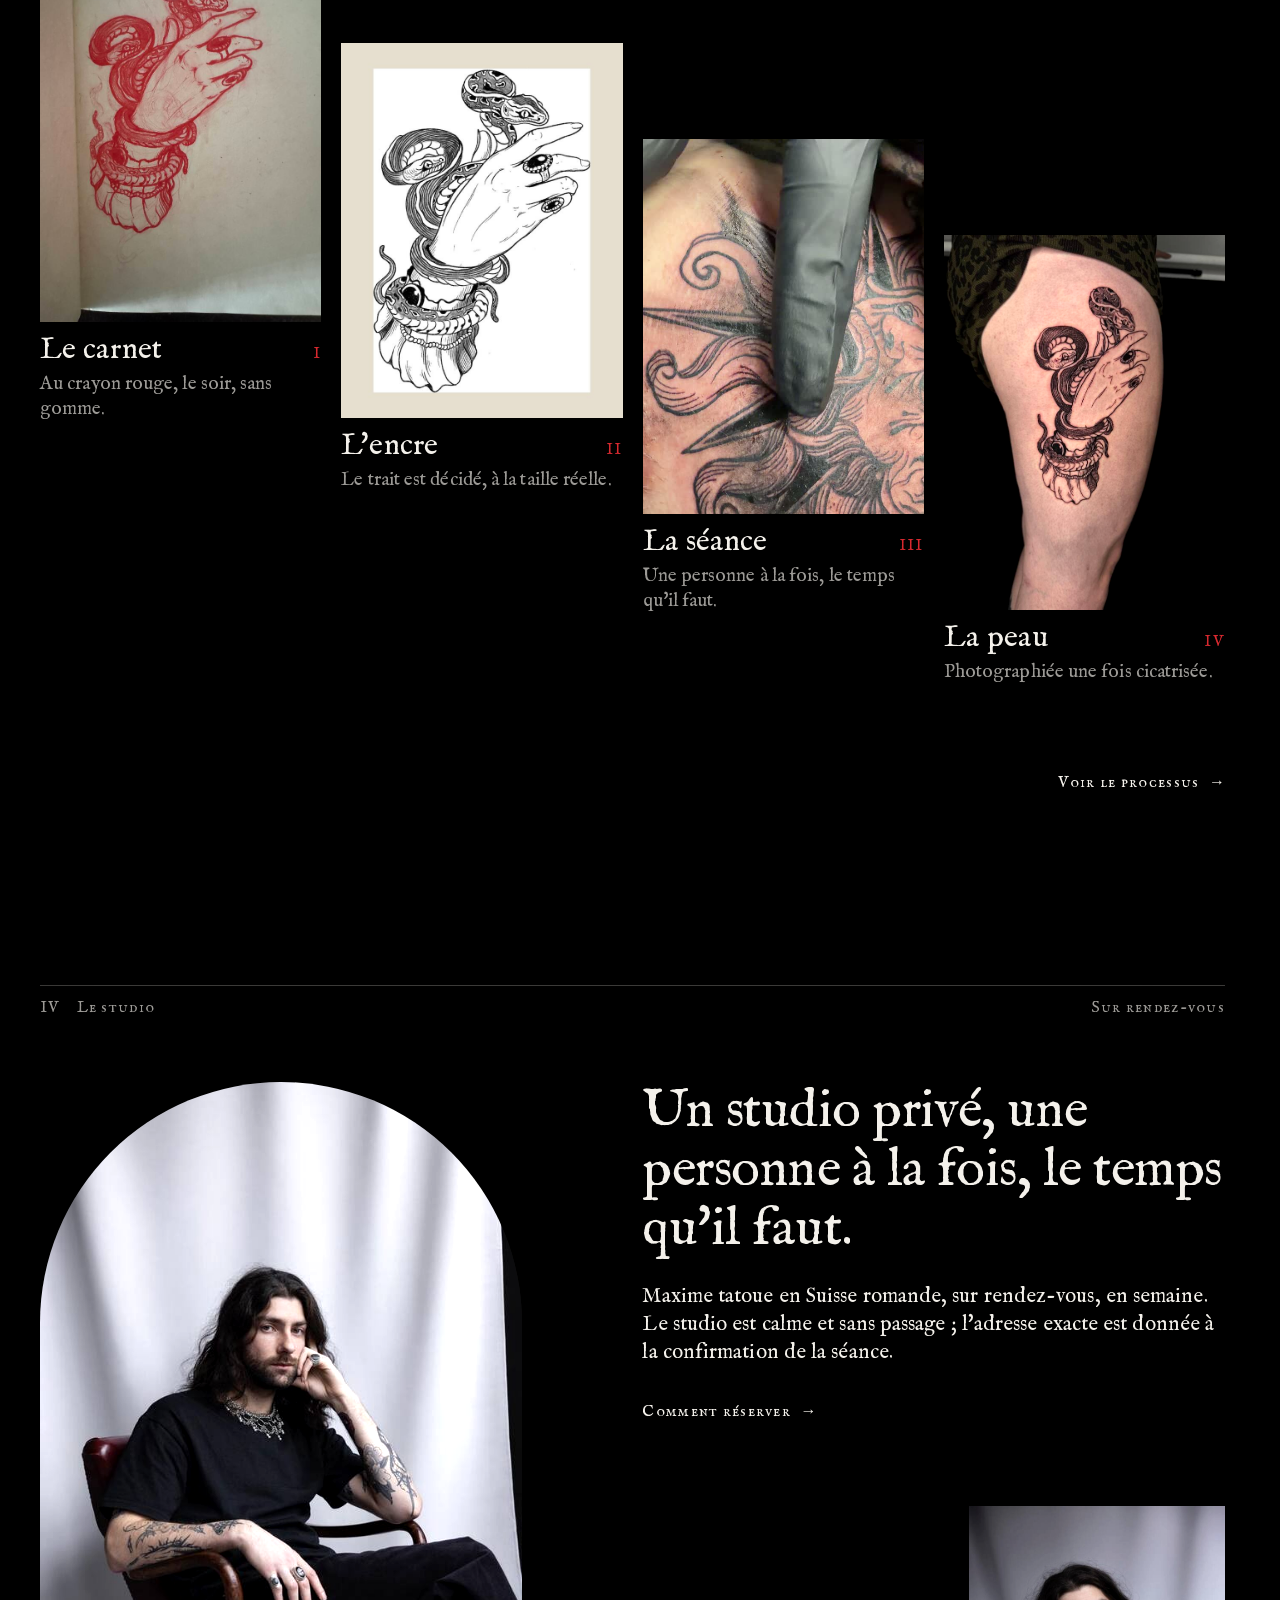
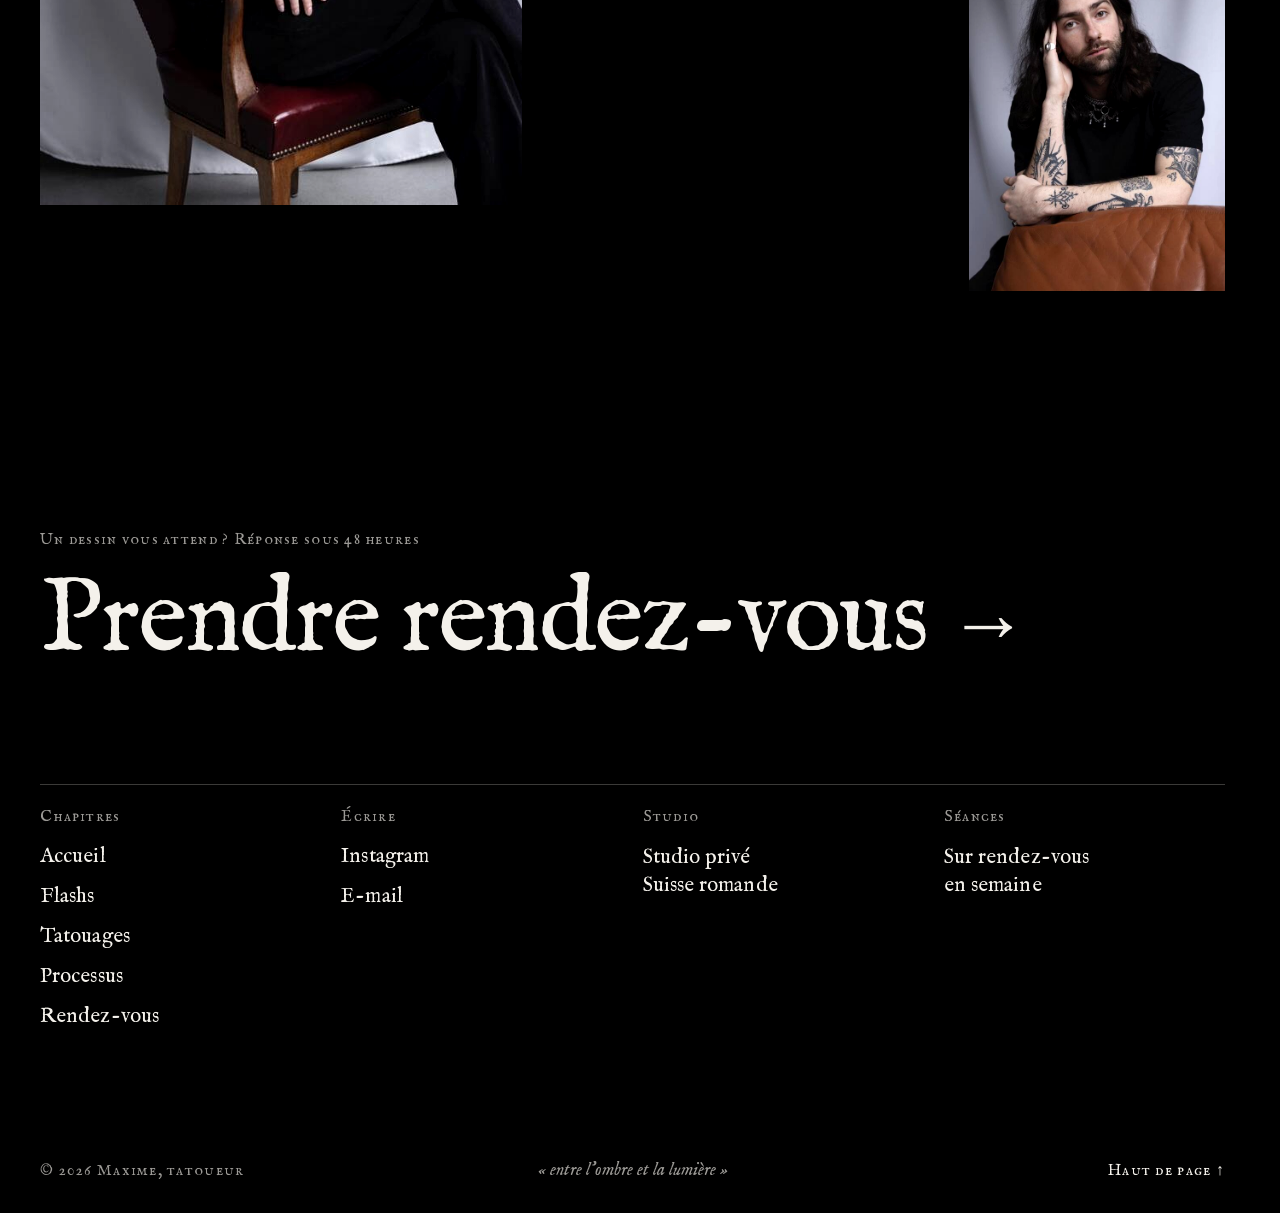
==== commit 92d49d2f: "Barre du bas retirée, menu dans l'en-tête, lanterne réduite d'un cinquième - La barre du bas (Menu ·" ====
--- a/index.html
+++ b/index.html
@@ -35,11 +35,6 @@
     </div>
   </header>
 
-  <nav class="barre" data-barre aria-label="Navigation">
-    <button class="barre-menu cap" type="button" data-ouvrir-menu aria-haspopup="dialog" aria-controls="menu" aria-expanded="false" commandfor="menu" command="show-modal"><span class="barre-icone" aria-hidden="true"></span>Menu</button>
-    <p class="barre-titre cap" aria-hidden="true"><span data-barre-titre>Accueil</span></p>
-    <a class="barre-rdv cap" href="rendez-vous.html">Réserver</a>
-  </nav>
 
   <dialog class="menu" id="menu" aria-label="Menu">
     <div class="menu-tete">
@@ -63,11 +58,6 @@
       <img src="assets/img/em-serpent.webp" alt="" loading="lazy" decoding="async" width="605" height="900" />
       <img src="assets/img/em-bete.webp" alt="" loading="lazy" decoding="async" width="729" height="900" />
       <img src="assets/img/em-dague.webp" alt="" loading="lazy" decoding="async" width="646" height="900" />
-    </div>
-    <div class="menu-barre">
-      <button class="menu-barre-fermer cap" type="button" data-fermer-menu commandfor="menu" command="close"><span class="menu-fermer-icone" aria-hidden="true"></span>Fermer</button>
-      <span class="menu-barre-titre cap" aria-hidden="true">Sommaire</span>
-      <a class="menu-barre-rdv cap" href="rendez-vous.html">Réserver</a>
     </div>
   </dialog>
 
--- a/css/styles.css
+++ b/css/styles.css
@@ -2,7 +2,6 @@
 @import url("base.css");
 @import url("fond.css");
 @import url("entete.css");
-@import url("barre.css");
 @import url("menu.css");
 @import url("mise-en-page.css");
 @import url("oeuvres.css");
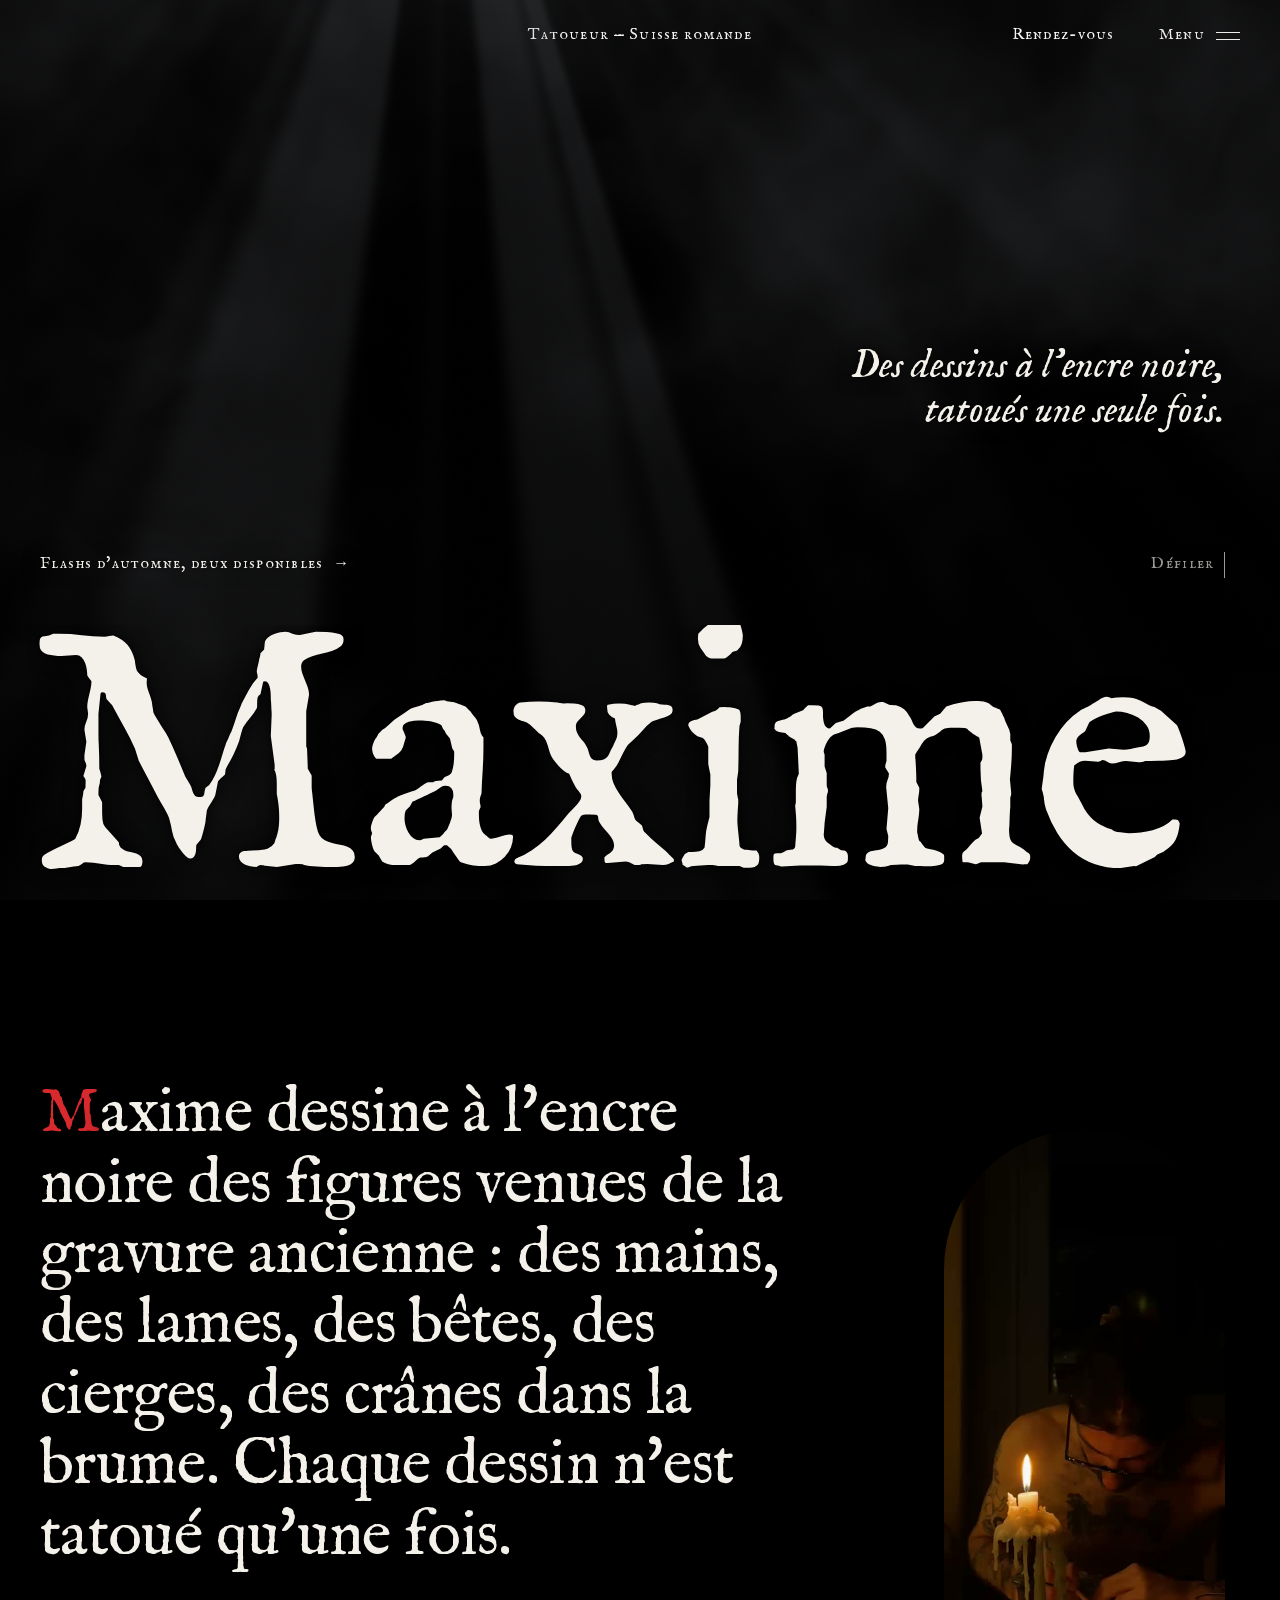
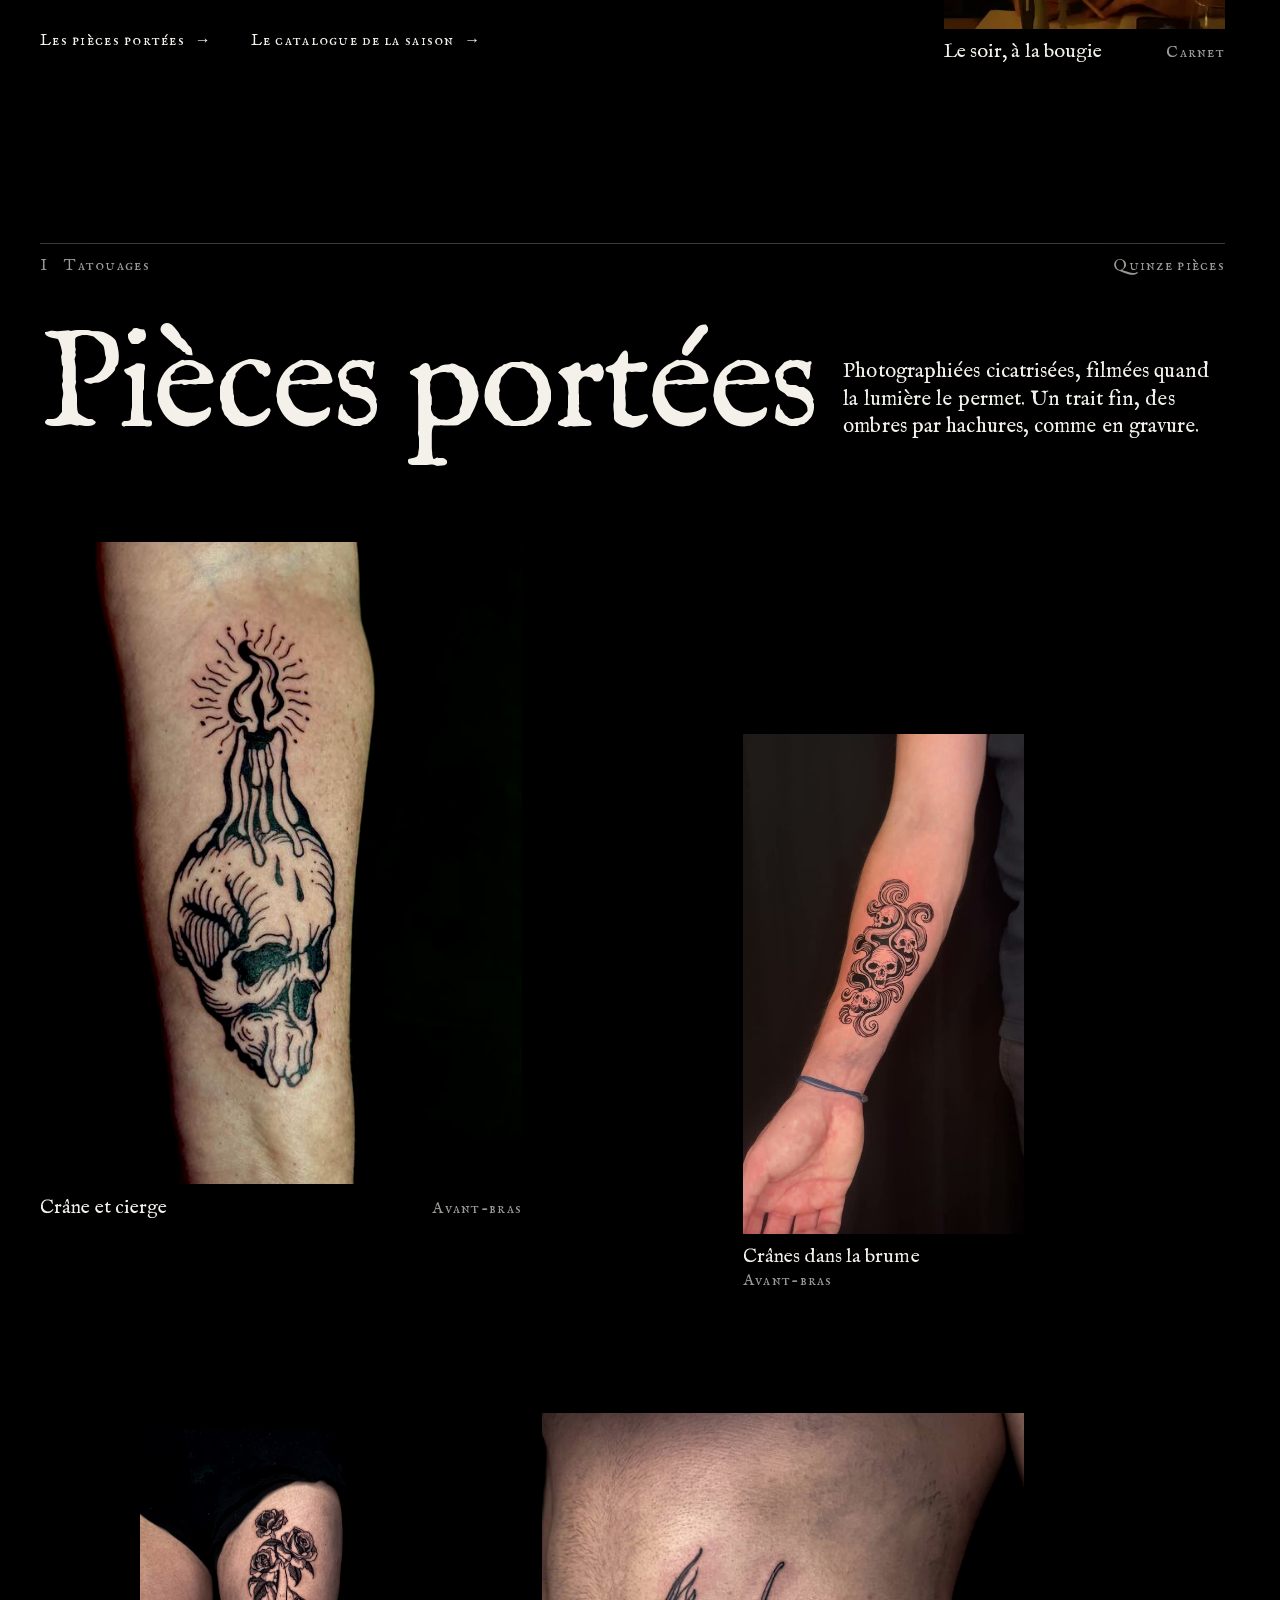
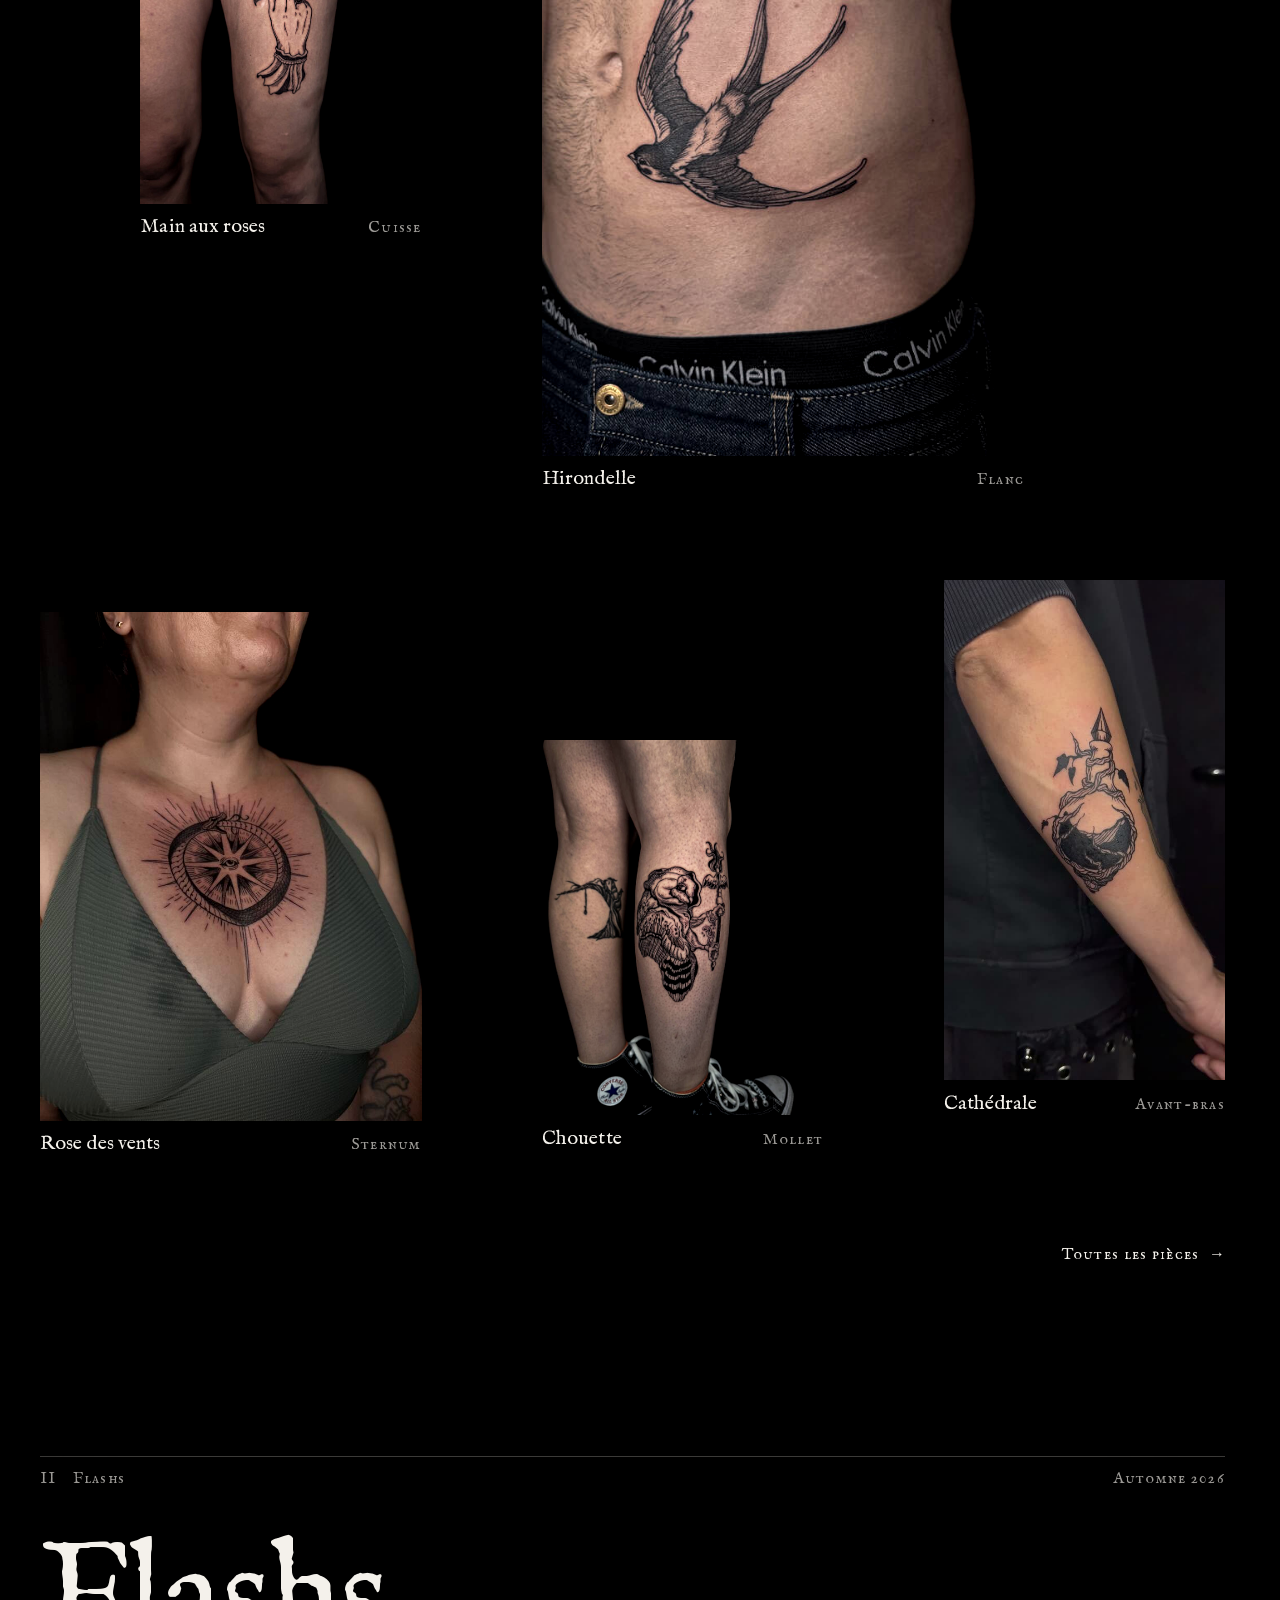
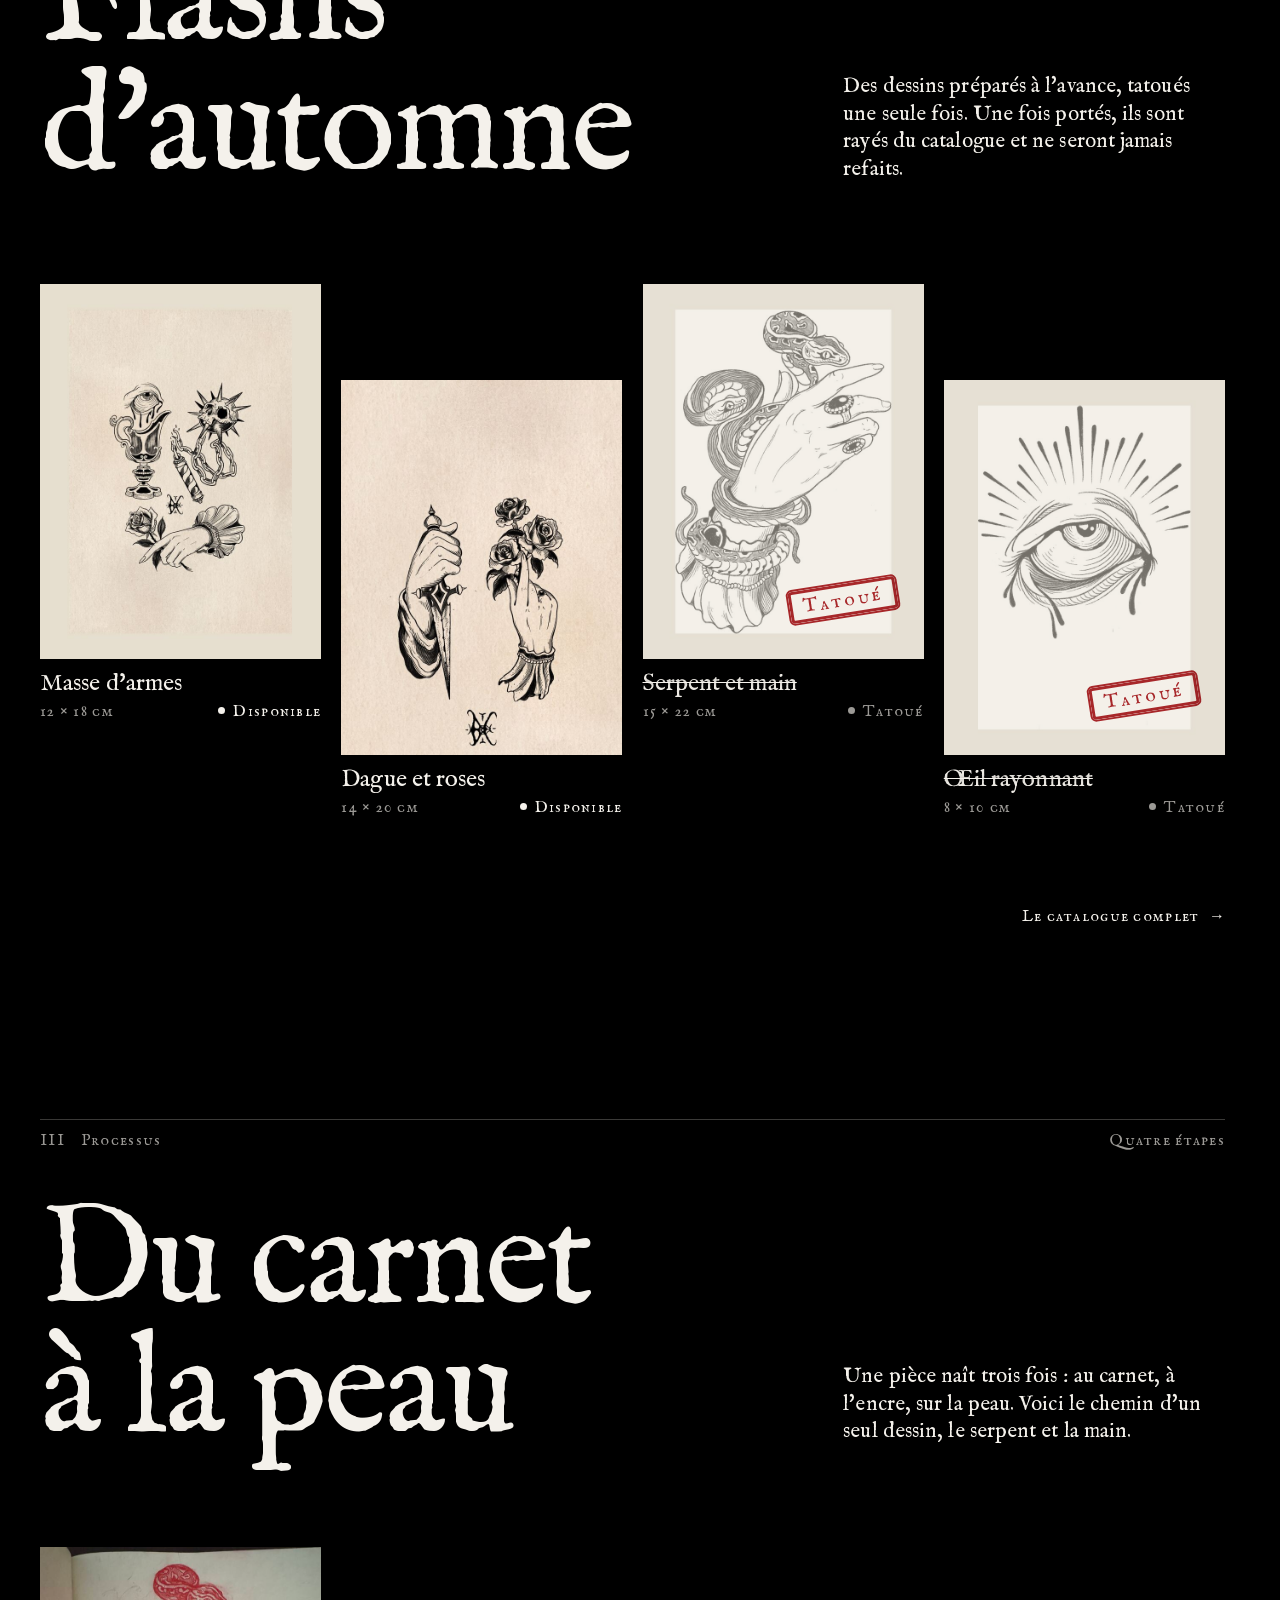
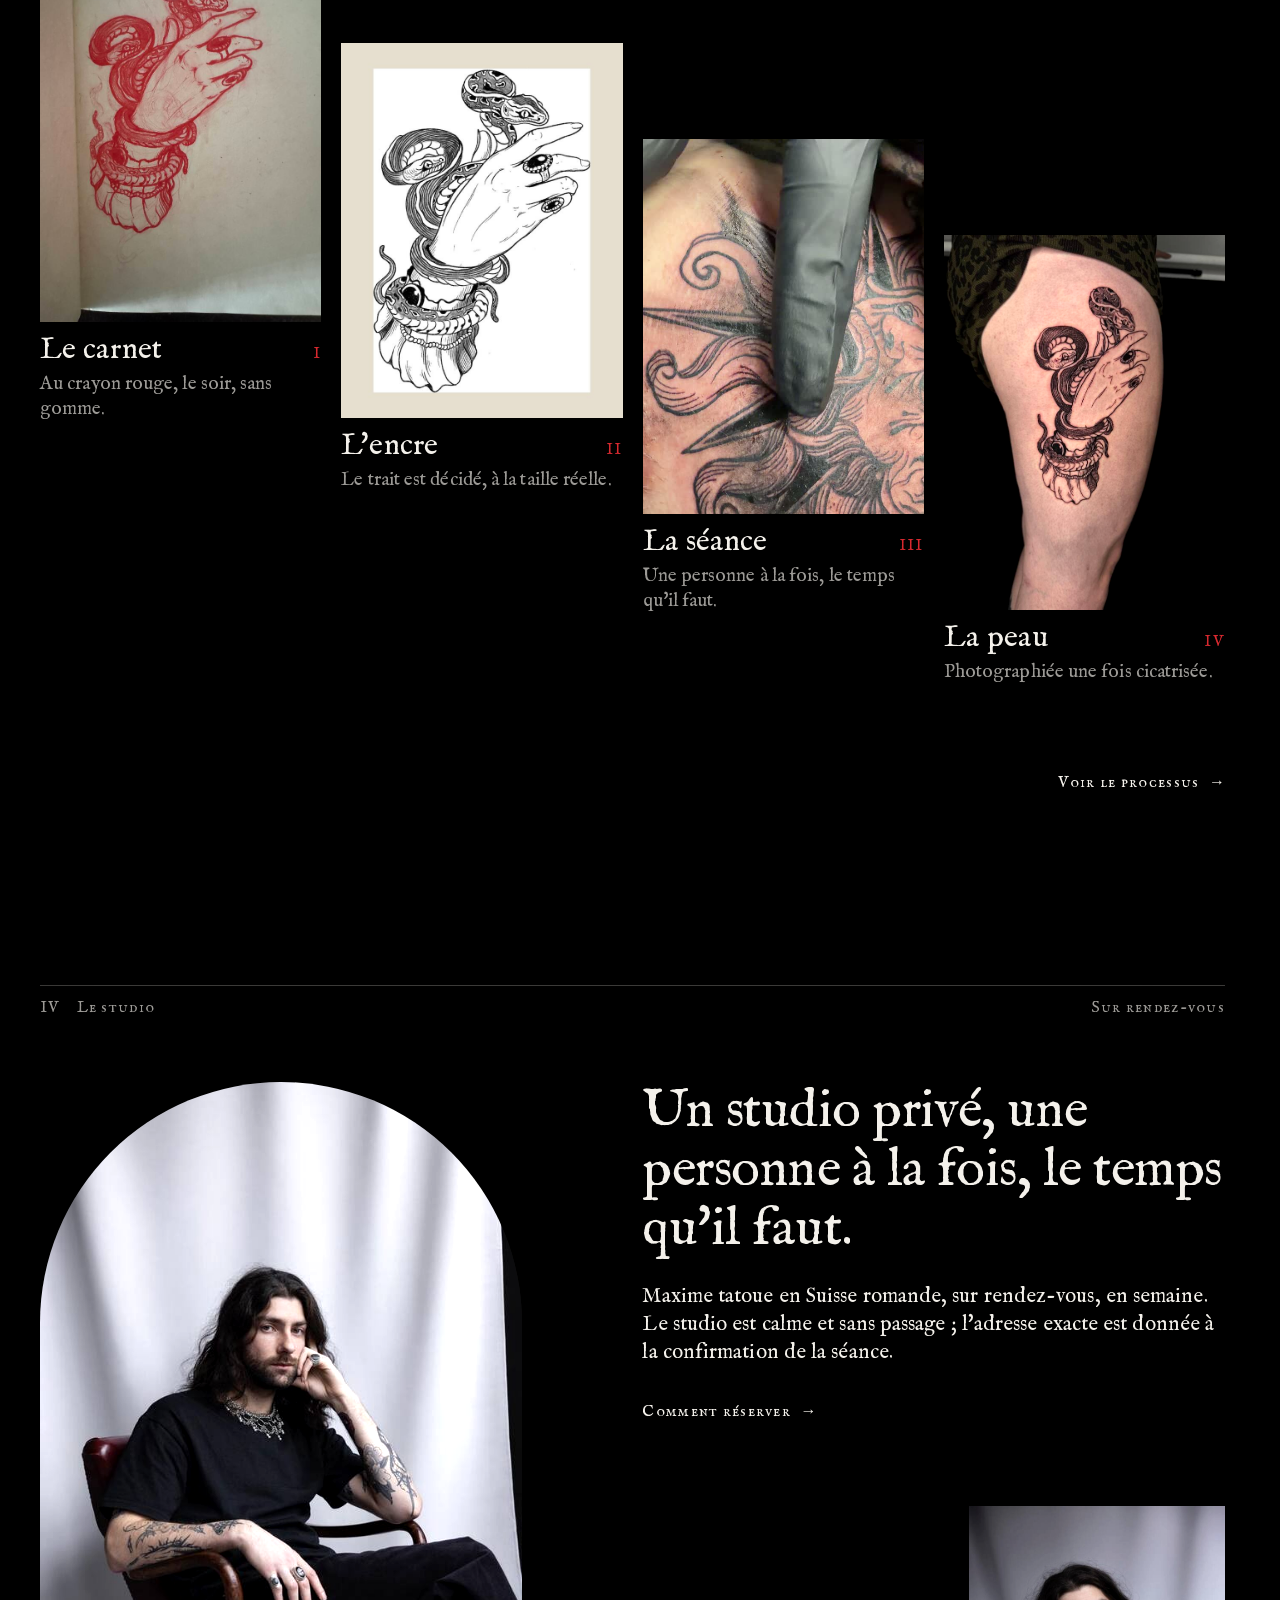
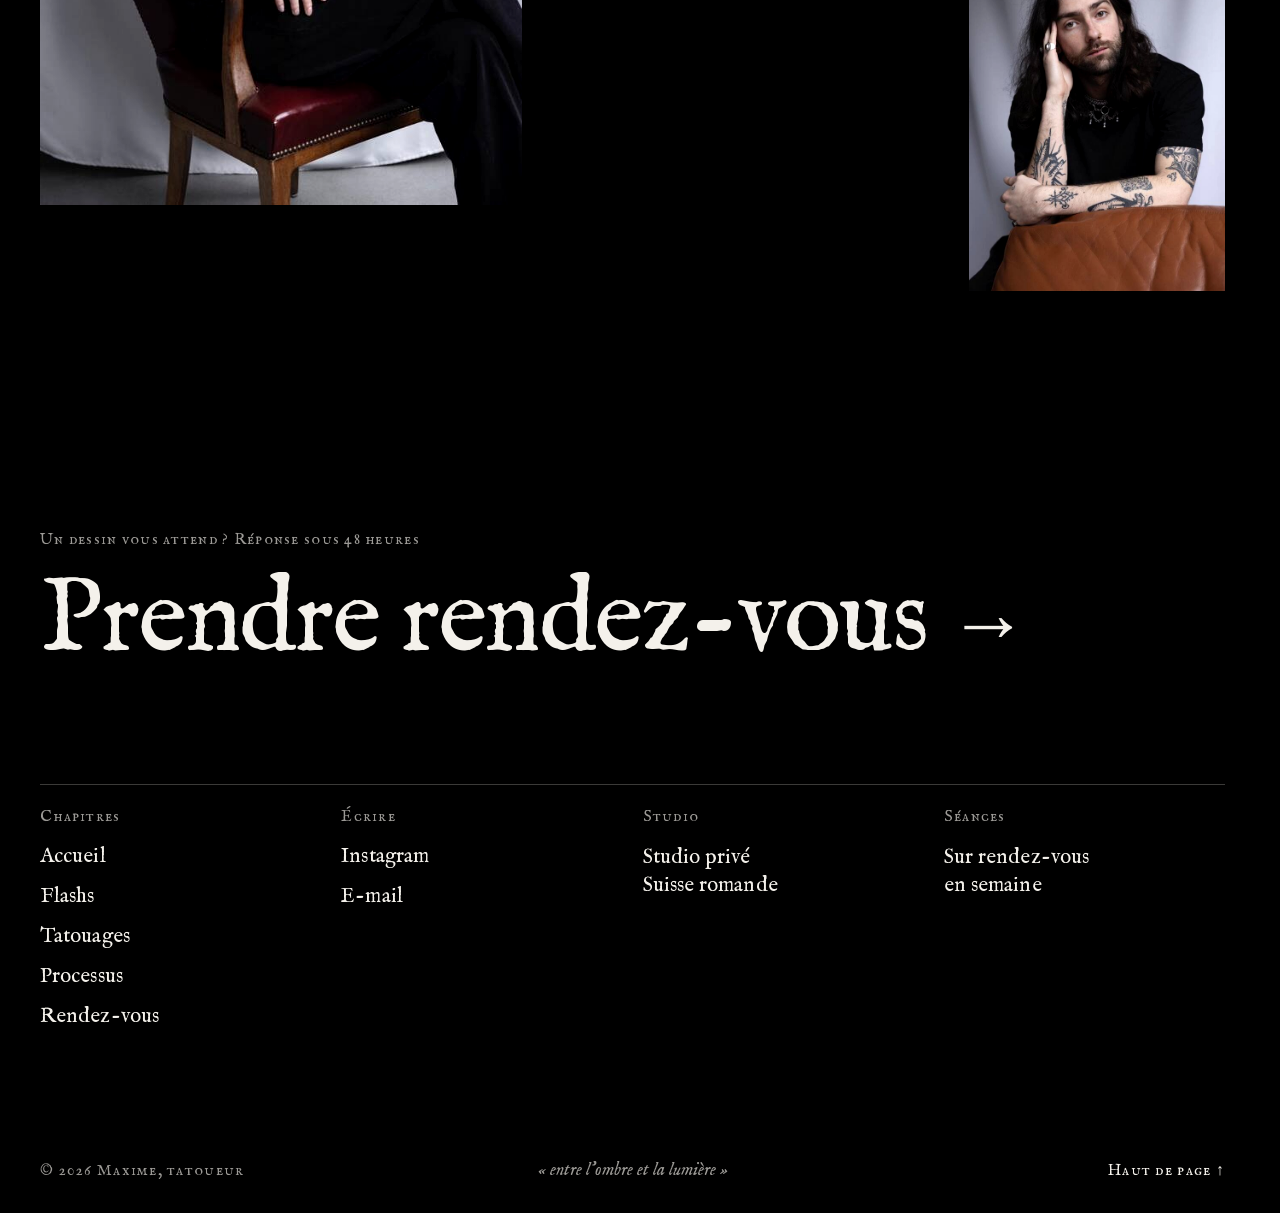
==== commit fe47b6cf: "Menu de nouveau en bas, sans aucun filet ; corrections gardées Annule le passage du menu dans l'en-t" ====
--- a/index.html
+++ b/index.html
@@ -35,6 +35,11 @@
     </div>
   </header>
 
+  <nav class="barre" data-barre aria-label="Navigation">
+    <button class="barre-menu cap" type="button" data-ouvrir-menu aria-haspopup="dialog" aria-controls="menu" aria-expanded="false" commandfor="menu" command="show-modal"><span class="barre-icone" aria-hidden="true"></span>Menu</button>
+    <p class="barre-titre cap" aria-hidden="true"><span data-barre-titre>Accueil</span></p>
+    <a class="barre-rdv cap" href="rendez-vous.html">Réserver</a>
+  </nav>
 
   <dialog class="menu" id="menu" aria-label="Menu">
     <div class="menu-tete">
@@ -58,6 +63,11 @@
       <img src="assets/img/em-serpent.webp" alt="" loading="lazy" decoding="async" width="605" height="900" />
       <img src="assets/img/em-bete.webp" alt="" loading="lazy" decoding="async" width="729" height="900" />
       <img src="assets/img/em-dague.webp" alt="" loading="lazy" decoding="async" width="646" height="900" />
+    </div>
+    <div class="menu-barre">
+      <button class="menu-barre-fermer cap" type="button" data-fermer-menu commandfor="menu" command="close"><span class="menu-fermer-icone" aria-hidden="true"></span>Fermer</button>
+      <span class="menu-barre-titre cap" aria-hidden="true">Sommaire</span>
+      <a class="menu-barre-rdv cap" href="rendez-vous.html">Réserver</a>
     </div>
   </dialog>
 
--- a/css/styles.css
+++ b/css/styles.css
@@ -2,6 +2,7 @@
 @import url("base.css");
 @import url("fond.css");
 @import url("entete.css");
+@import url("barre.css");
 @import url("menu.css");
 @import url("mise-en-page.css");
 @import url("oeuvres.css");
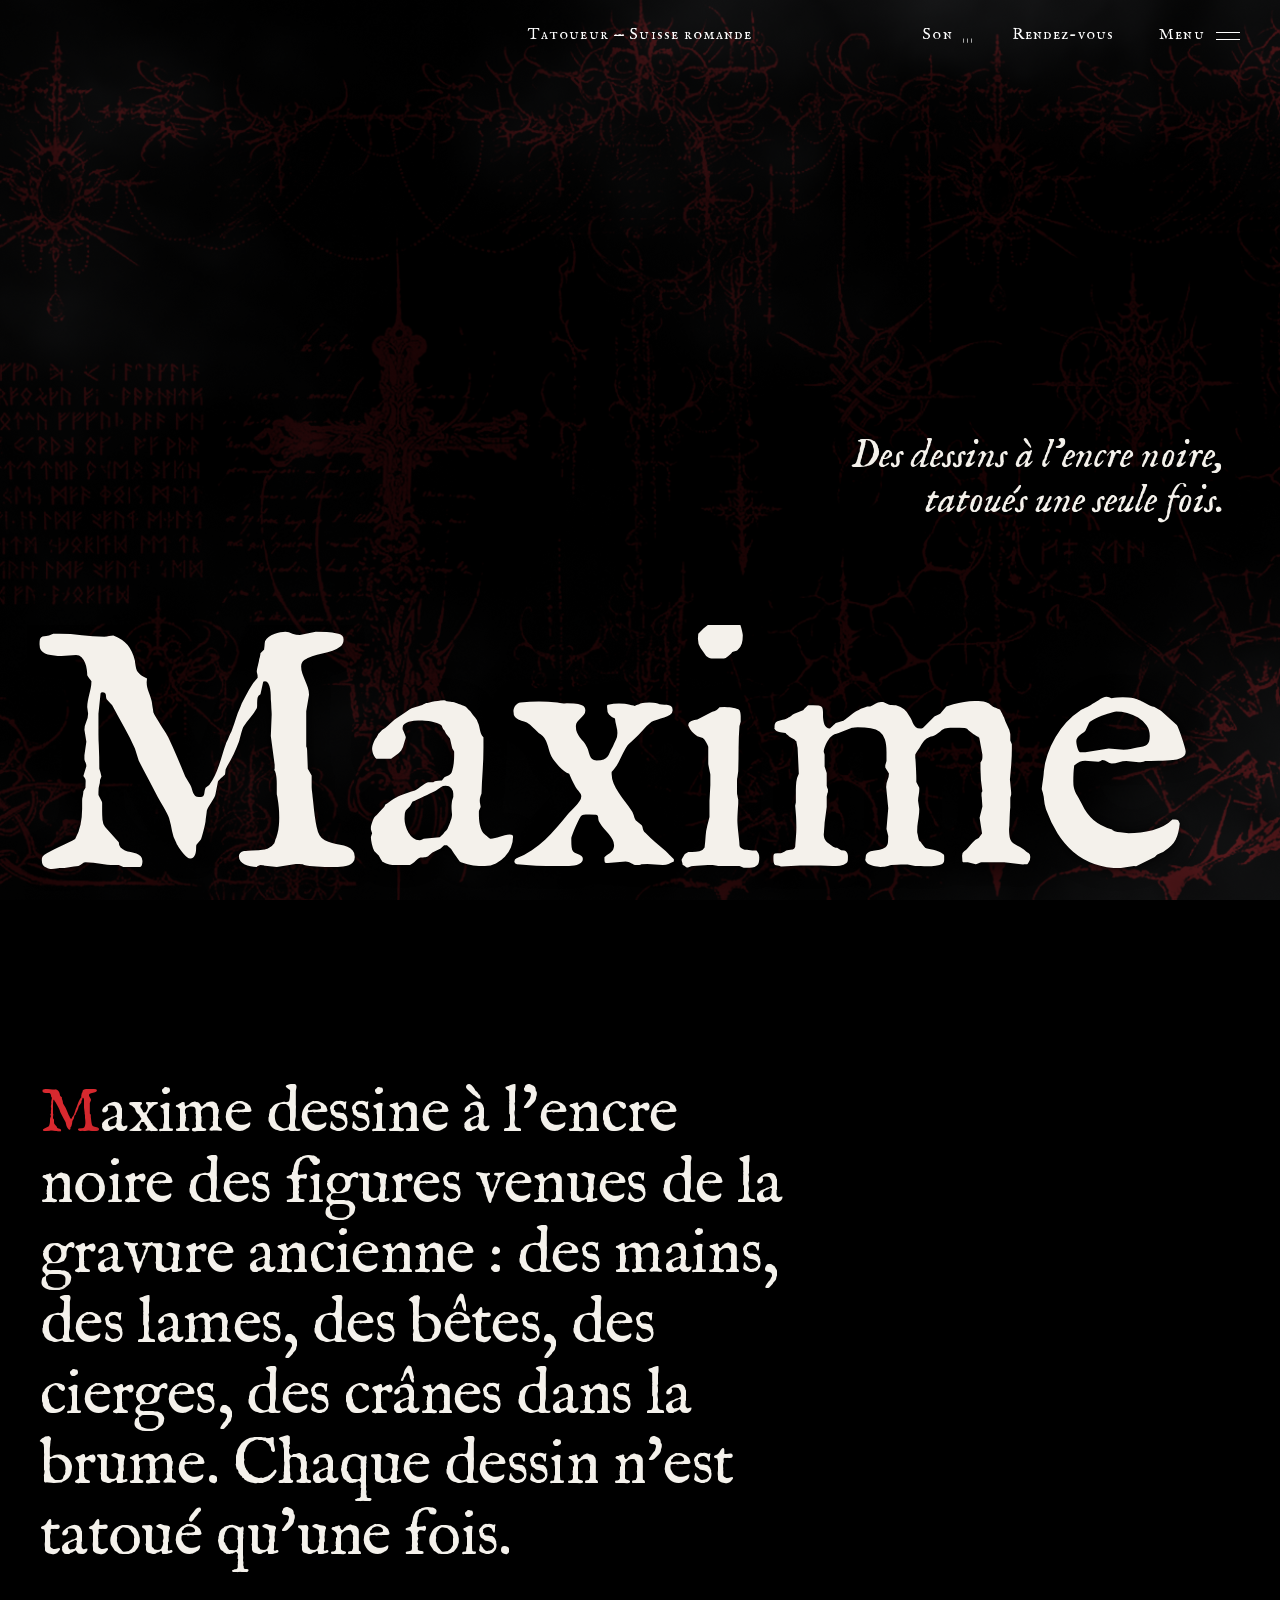
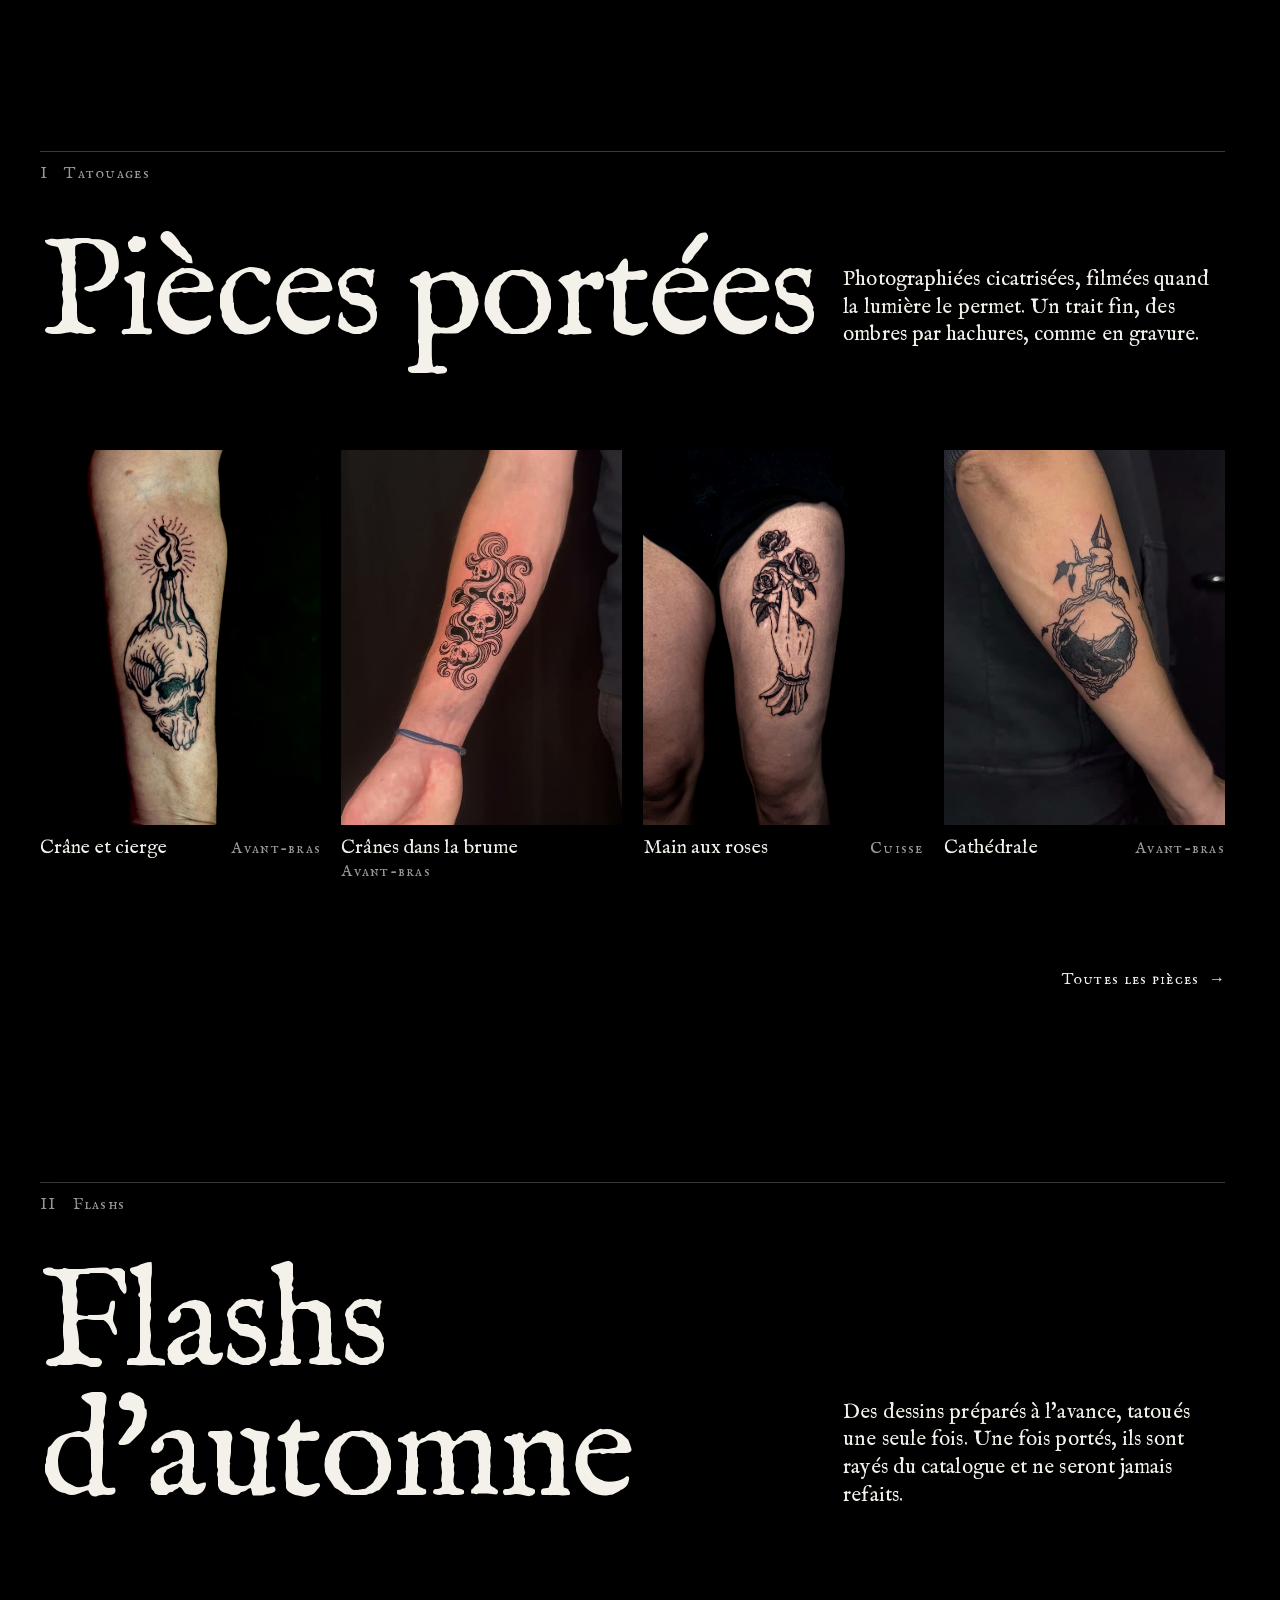
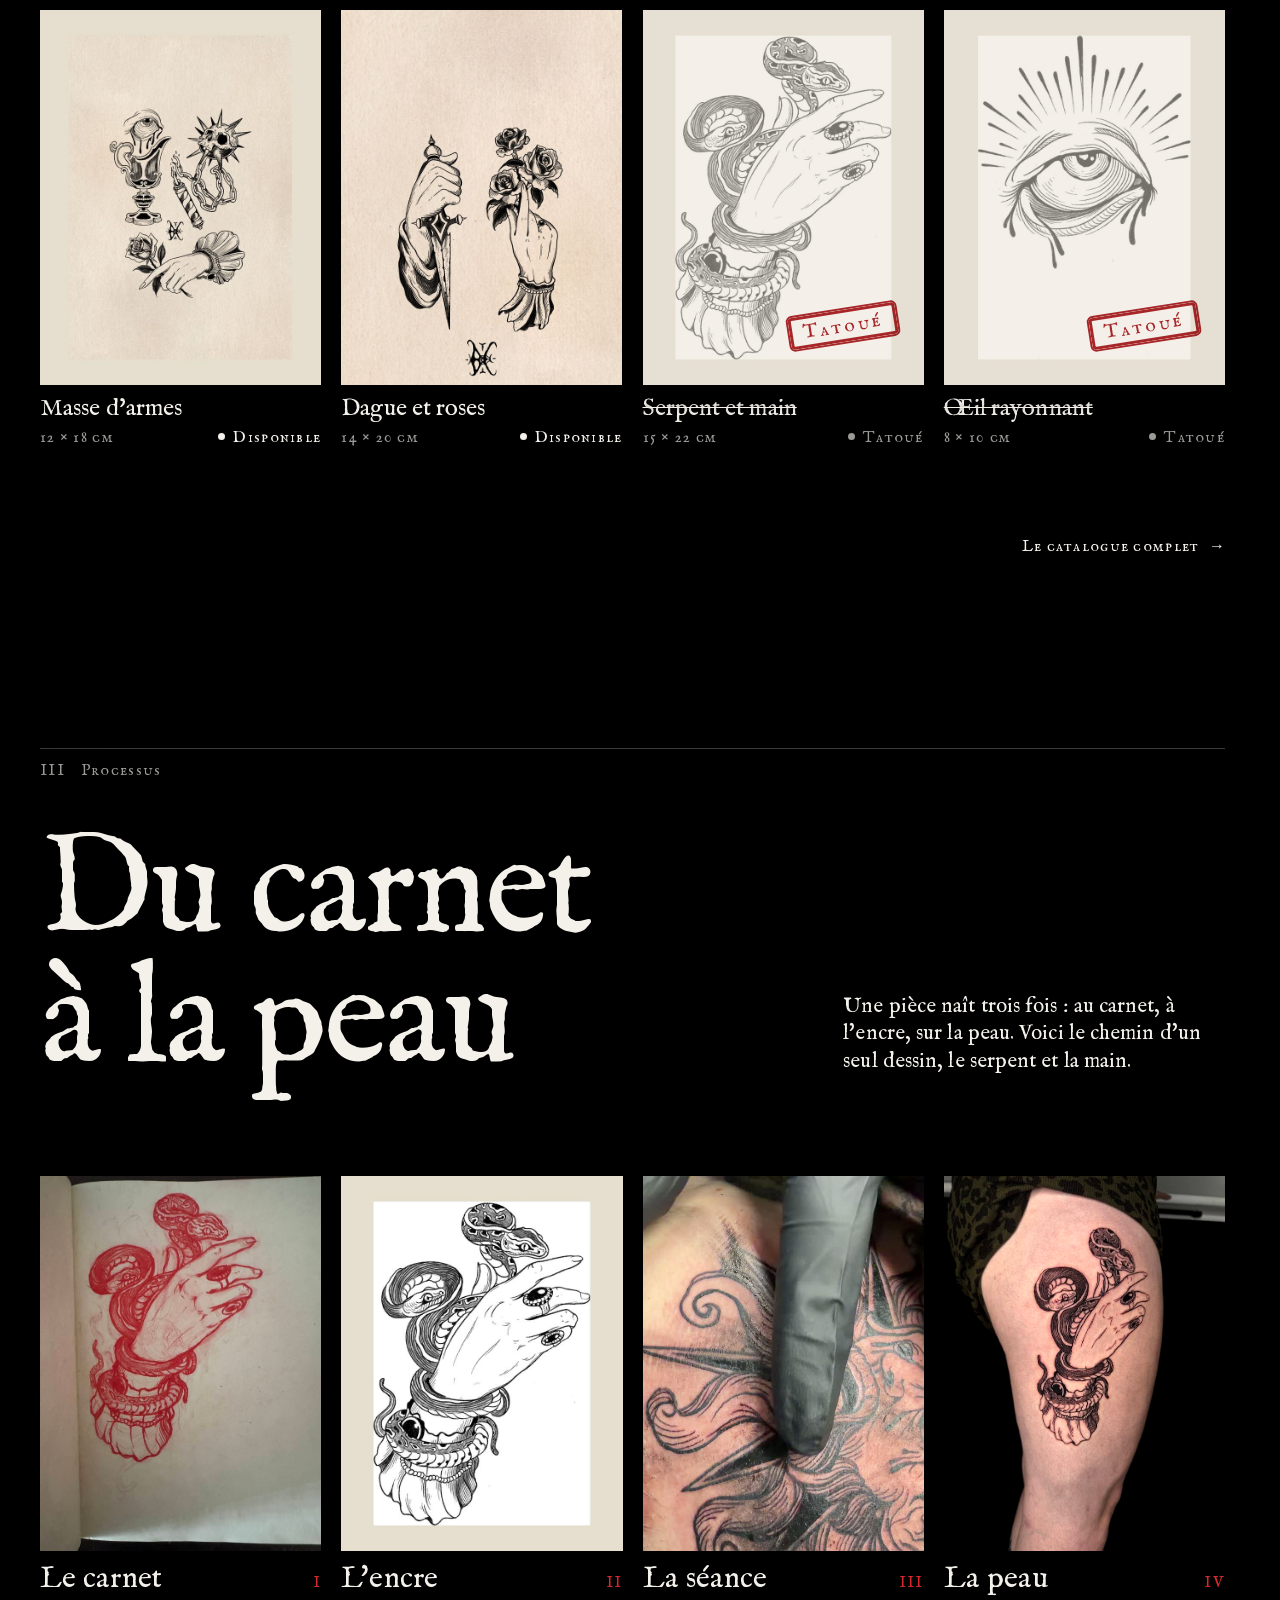
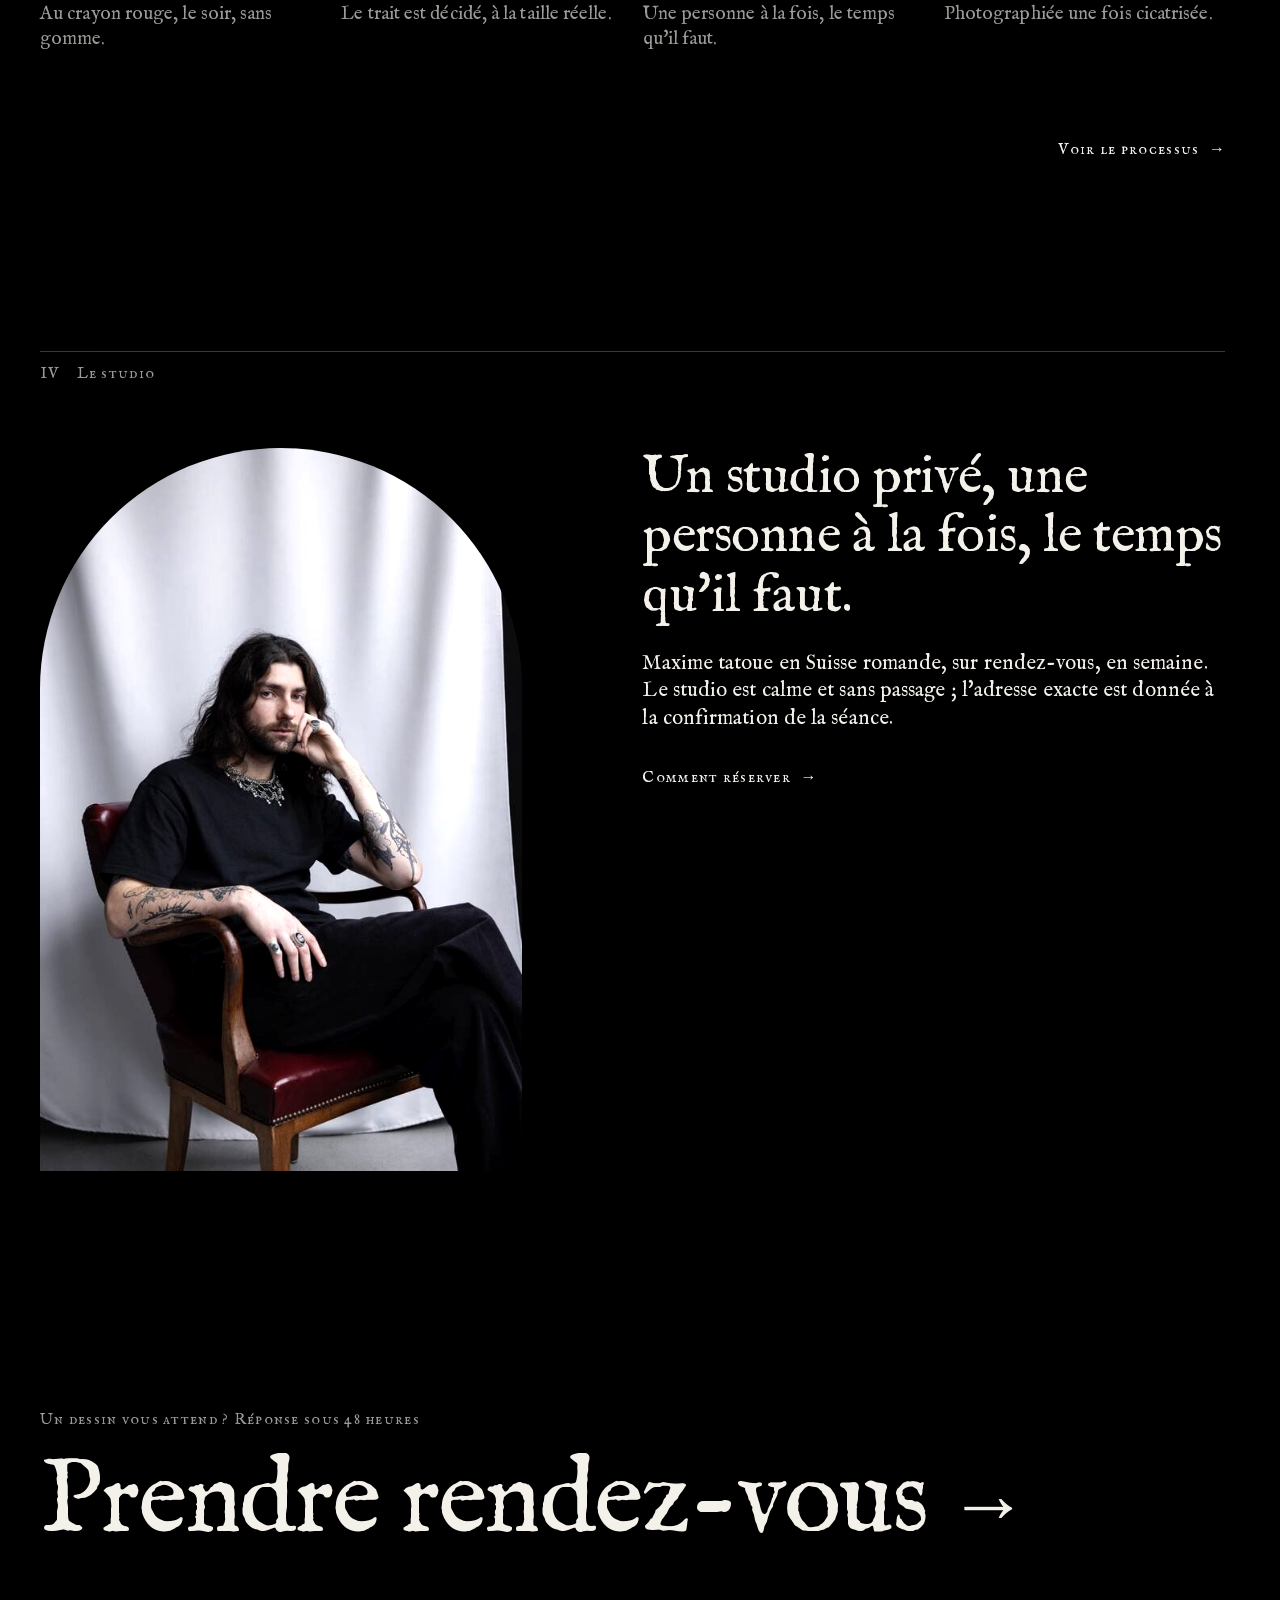
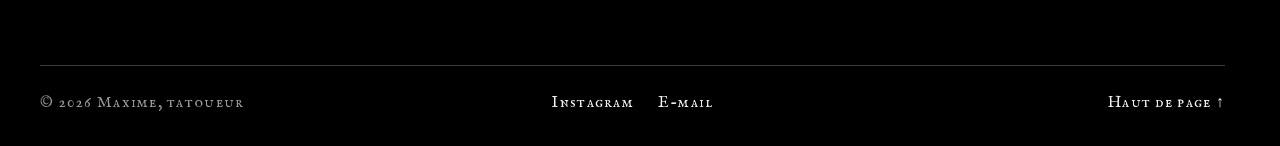
==== commit f39518d3: "Site allégé, photos alignées, barre en haut, musique lugubre - Fond : gravure rouge visible en perma" ====
--- a/index.html
+++ b/index.html
@@ -30,15 +30,18 @@
     <a class="entete-nom" href="index.html" aria-label="Maxime, accueil">Maxime</a>
     <p class="entete-milieu cap">Tatoueur — Suisse romande</p>
     <div class="entete-actions cap">
+      <button class="bouton-son" type="button" data-musique aria-pressed="false" aria-label="Musique d'ambiance">Son <span class="son-icone" aria-hidden="true"><span></span><span></span><span></span></span></button>
       <a class="entete-rdv" href="rendez-vous.html">Rendez-vous</a>
       <button class="bouton-menu" type="button" data-ouvrir-menu aria-haspopup="dialog" aria-controls="menu" aria-expanded="false" commandfor="menu" command="show-modal">Menu <span class="bouton-menu-icone" aria-hidden="true"></span></button>
     </div>
   </header>
 
-  <nav class="barre" data-barre aria-label="Navigation">
-    <button class="barre-menu cap" type="button" data-ouvrir-menu aria-haspopup="dialog" aria-controls="menu" aria-expanded="false" commandfor="menu" command="show-modal"><span class="barre-icone" aria-hidden="true"></span>Menu</button>
-    <p class="barre-titre cap" aria-hidden="true"><span data-barre-titre>Accueil</span></p>
-    <a class="barre-rdv cap" href="rendez-vous.html">Réserver</a>
+  <nav class="barre" aria-label="Navigation">
+    <a class="barre-nom" href="index.html" aria-label="Maxime, accueil">Maxime</a>
+    <div class="barre-actions">
+      <button class="barre-son" type="button" data-musique aria-pressed="false" aria-label="Musique d'ambiance"><span class="son-icone" aria-hidden="true"><span></span><span></span><span></span></span></button>
+      <button class="barre-menu cap" type="button" data-ouvrir-menu aria-haspopup="dialog" aria-controls="menu" aria-expanded="false" commandfor="menu" command="show-modal">Menu <span class="barre-icone" aria-hidden="true"></span></button>
+    </div>
   </nav>
 
   <dialog class="menu" id="menu" aria-label="Menu">
@@ -65,21 +68,16 @@
       <img src="assets/img/em-dague.webp" alt="" loading="lazy" decoding="async" width="646" height="900" />
     </div>
     <div class="menu-barre">
-      <button class="menu-barre-fermer cap" type="button" data-fermer-menu commandfor="menu" command="close"><span class="menu-fermer-icone" aria-hidden="true"></span>Fermer</button>
-      <span class="menu-barre-titre cap" aria-hidden="true">Sommaire</span>
-      <a class="menu-barre-rdv cap" href="rendez-vous.html">Réserver</a>
+      <a class="barre-nom" href="index.html" aria-label="Maxime, accueil">Maxime</a>
+      <button class="menu-barre-fermer cap" type="button" data-fermer-menu commandfor="menu" command="close">Fermer <span class="menu-fermer-icone" aria-hidden="true"></span></button>
     </div>
   </dialog>
 
   <main id="contenu">
-    <section class="ouverture" aria-labelledby="titre-site" data-titre="Accueil">
+    <section class="ouverture" aria-labelledby="titre-site">
       <p class="ouverture-haut cap"><span>Tatoueur</span><span>Suisse romande</span></p>
       <div class="ouverture-milieu">
         <p class="ouverture-devise">Des dessins à l'encre noire, tatoués une seule fois.</p>
-      </div>
-      <div class="ouverture-bas cap">
-        <a class="lien-fleche" href="flashs.html"><span>Flashs d'automne<span class="sauf-mobile">, deux disponibles</span></span> <span class="fleche" aria-hidden="true">→</span></a>
-        <span class="ouverture-defiler" aria-hidden="true">Défiler</span>
       </div>
       <h1 class="ouverture-nom" id="titre-site" data-grand-nom><span>Maxime</span></h1>
     </section>
@@ -88,50 +86,30 @@
       <div class="grille manifeste-grille">
         <div class="manifeste-corps" style="--cd: 1 / span 8">
           <p class="manifeste-texte" data-revele="texte">Maxime dessine à l'encre noire des figures venues de la gravure ancienne&nbsp;: des mains, des lames, des bêtes, des cierges, des crânes dans la brume. Chaque dessin n'est tatoué qu'une fois.</p>
-          <p class="manifeste-suite cap" data-revele="texte">
-            <a class="lien-fleche" href="tatouages.html">Les pièces portées <span class="fleche" aria-hidden="true">→</span></a>
-            <a class="lien-fleche" href="flashs.html">Le catalogue de la saison <span class="fleche" aria-hidden="true">→</span></a>
-          </p>
         </div>
-        <figure class="oeuvre" style="--c: 2 / span 4; --h: 2.75rem; --cd: 10 / -1; --hd: 0" data-revele="image">
-          <div class="cadre cadre--arche" style="--r: 9 / 16"><video data-autoplay muted loop playsinline preload="none" poster="assets/video/v-carnet-bougie.jpg" aria-label="Maxime dessine le soir, à la lueur d'une bougie"><source src="assets/video/v-carnet-bougie.mp4" type="video/mp4" /></video></div>
-          <figcaption class="legende"><span class="legende-titre">Le soir, à la bougie</span><span class="legende-lieu cap">Carnet</span></figcaption>
-        </figure>
-      </div>
-    </section>
-
-    <section class="section contenu" id="pieces" aria-labelledby="titre-pieces" data-num="I" data-titre="Pièces">
-      <div class="section-filet cap"><span>I</span><span>Tatouages</span><span>Quinze pièces</span></div>
+      </div>
+    </section>
+
+    <section class="section contenu" id="pieces" aria-labelledby="titre-pieces">
+      <div class="section-filet cap"><span>I</span><span>Tatouages</span></div>
       <div class="section-tete">
         <h2 class="section-titre" id="titre-pieces" data-revele="titre">Pièces portées</h2>
         <p class="section-chapeau" data-revele="texte">Photographiées cicatrisées, filmées quand la lumière le permet. Un trait fin, des ombres par hachures, comme en gravure.</p>
       </div>
-      <div class="grille galerie galerie--pile">
-        <a class="oeuvre" href="tatouages.html#cranes" style="--n: 0; --cd: 1 / span 5" data-revele="image">
-          <div class="cadre" data-parallaxe><img class="photo" src="assets/img/tt-crane-cierge.jpg" alt="Crâne surmonté d'un cierge, tatoué sur un avant-bras" loading="lazy" decoding="async" width="675" height="900" /></div>
+      <div class="grille galerie galerie--defile defileur" data-defileur="Pièces portées">
+        <a class="oeuvre" href="tatouages.html#cranes" data-revele="image">
+          <div class="cadre"><img class="photo" src="assets/img/tt-crane-cierge.jpg" alt="Crâne surmonté d'un cierge, tatoué sur un avant-bras" loading="lazy" decoding="async" width="675" height="900" /></div>
           <div class="legende"><span class="legende-titre">Crâne et cierge</span><span class="legende-lieu cap">Avant-bras</span></div>
         </a>
-        <a class="oeuvre" href="tatouages.html#cranes" style="--n: 1; --cd: 8 / span 3; --hd: 12rem" data-revele="image">
+        <a class="oeuvre" href="tatouages.html#cranes" data-revele="image">
           <div class="cadre" style="--r: 9 / 16"><video data-autoplay muted loop playsinline preload="none" poster="assets/video/v-cranes.jpg" aria-label="Crânes dans la brume, tatoués sur un avant-bras, en vidéo"><source src="assets/video/v-cranes.mp4" type="video/mp4" /></video></div>
           <div class="legende"><span class="legende-titre">Crânes dans la brume</span><span class="legende-lieu cap">Avant-bras</span></div>
         </a>
-        <a class="oeuvre" href="tatouages.html#mains" style="--n: 2; --cd: 2 / span 3; --hd: 3rem" data-revele="image">
+        <a class="oeuvre" href="tatouages.html#mains" data-revele="image">
           <div class="cadre"><img class="photo" src="assets/img/tt-roses.jpg" alt="Main tenant des roses, tatouée sur une cuisse" loading="lazy" decoding="async" width="675" height="900" /></div>
           <div class="legende"><span class="legende-titre">Main aux roses</span><span class="legende-lieu cap">Cuisse</span></div>
         </a>
-        <a class="oeuvre" href="tatouages.html#betes" style="--n: 3; --cd: 6 / span 5; --hd: 2rem" data-revele="image">
-          <div class="cadre" data-parallaxe><img class="photo" src="assets/img/tt-hirondelle.jpg" alt="Hirondelle tatouée sur le flanc" loading="lazy" decoding="async" width="675" height="900" /></div>
-          <div class="legende"><span class="legende-titre">Hirondelle</span><span class="legende-lieu cap">Flanc</span></div>
-        </a>
-        <a class="oeuvre sauf-mobile" href="tatouages.html#yeux" style="--cd: 1 / span 4; --hd: 2rem" data-revele="image">
-          <div class="cadre"><img class="photo" src="assets/img/tt-sternum.jpg" alt="Rose des vents cerclée d'un serpent, tatouée sur le sternum" loading="lazy" decoding="async" width="675" height="900" /></div>
-          <div class="legende"><span class="legende-titre">Rose des vents</span><span class="legende-lieu cap">Sternum</span></div>
-        </a>
-        <a class="oeuvre sauf-mobile" href="tatouages.html#betes" style="--cd: 6 / span 3; --hd: 10rem" data-revele="image">
-          <div class="cadre"><img class="photo" src="assets/img/tt-mollet.jpg" alt="Chouette tenant un sceptre, tatouée sur un mollet" loading="lazy" decoding="async" width="675" height="900" /></div>
-          <div class="legende"><span class="legende-titre">Chouette</span><span class="legende-lieu cap">Mollet</span></div>
-        </a>
-        <a class="oeuvre" href="tatouages.html#cranes" style="--n: 4; --cd: 10 / span 3; --hd: 0" data-revele="image">
+        <a class="oeuvre" href="tatouages.html#cranes" data-revele="image">
           <div class="cadre" style="--r: 9 / 16"><video data-autoplay muted loop playsinline preload="none" poster="assets/video/v-eglise.jpg" aria-label="Cathédrale dans les nuages, tatouée sur un avant-bras, en vidéo"><source src="assets/video/v-eglise.mp4" type="video/mp4" /></video></div>
           <div class="legende"><span class="legende-titre">Cathédrale</span><span class="legende-lieu cap">Avant-bras</span></div>
         </a>
@@ -139,8 +117,8 @@
       <p class="section-suite cap"><a class="lien-fleche" href="tatouages.html">Toutes les pièces <span class="fleche" aria-hidden="true">→</span></a></p>
     </section>
 
-    <section class="section contenu" id="flashs" aria-labelledby="titre-flashs" data-num="II" data-titre="Flashs">
-      <div class="section-filet cap"><span>II</span><span>Flashs</span><span>Automne 2026</span></div>
+    <section class="section contenu" id="flashs" aria-labelledby="titre-flashs">
+      <div class="section-filet cap"><span>II</span><span>Flashs</span></div>
       <div class="section-tete">
         <h2 class="section-titre" id="titre-flashs" data-revele="titre">Flashs d'automne</h2>
         <p class="section-chapeau" data-revele="texte">Des dessins préparés à l'avance, tatoués une seule fois. Une fois portés, ils sont rayés du catalogue et ne seront jamais refaits.</p>
@@ -170,35 +148,35 @@
       <p class="section-suite cap"><a class="lien-fleche" href="flashs.html">Le catalogue complet <span class="fleche" aria-hidden="true">→</span></a></p>
     </section>
 
-    <section class="section contenu" id="processus" aria-labelledby="titre-processus" data-num="III" data-titre="Processus">
-      <div class="section-filet cap"><span>III</span><span>Processus</span><span>Quatre étapes</span></div>
+    <section class="section contenu" id="processus" aria-labelledby="titre-processus">
+      <div class="section-filet cap"><span>III</span><span>Processus</span></div>
       <div class="section-tete">
         <h2 class="section-titre" id="titre-processus" data-revele="titre">Du carnet à la peau</h2>
         <p class="section-chapeau" data-revele="texte">Une pièce naît trois fois&nbsp;: au carnet, à l'encre, sur la peau. Voici le chemin d'un seul dessin, le serpent et la main.</p>
       </div>
       <ol class="etapes">
-        <li class="etape" style="--n: 0">
+        <li class="etape">
           <a class="oeuvre" href="processus.html#carnet" data-revele="image">
             <div class="cadre"><img src="assets/img/cn-4.jpg" alt="Page de carnet, croquis rouge d'une main et d'un serpent" loading="lazy" decoding="async" width="675" height="900" /></div>
             <div class="etape-tete"><h3 class="etape-titre">Le carnet</h3><span class="etape-num cap">I</span></div>
             <p>Au crayon rouge, le soir, sans gomme.</p>
           </a>
         </li>
-        <li class="etape" style="--n: 1">
+        <li class="etape">
           <a class="oeuvre" href="processus.html#encre" data-revele="image">
             <div class="cadre"><img src="assets/img/fl-serpent.jpg" alt="Le même dessin repris à l'encre noire" loading="lazy" decoding="async" width="660" height="880" /></div>
             <div class="etape-tete"><h3 class="etape-titre">L'encre</h3><span class="etape-num cap">II</span></div>
             <p>Le trait est décidé, à la taille réelle.</p>
           </a>
         </li>
-        <li class="etape" style="--n: 2">
+        <li class="etape">
           <a class="oeuvre" href="processus.html#seance" data-revele="image">
             <div class="cadre"><video data-autoplay muted loop playsinline preload="none" poster="assets/video/v-seance-2.jpg" aria-label="Séance de tatouage, les ombres posées par hachures"><source src="assets/video/v-seance-2.mp4" type="video/mp4" /></video></div>
             <div class="etape-tete"><h3 class="etape-titre">La séance</h3><span class="etape-num cap">III</span></div>
             <p>Une personne à la fois, le temps qu'il faut.</p>
           </a>
         </li>
-        <li class="etape" style="--n: 3">
+        <li class="etape">
           <a class="oeuvre" href="processus.html#apres" data-revele="image">
             <div class="cadre"><img class="photo" src="assets/img/tt-serpent.jpg" alt="Le serpent et la main tatoués sur une cuisse, cicatrisés" loading="lazy" decoding="async" width="675" height="900" /></div>
             <div class="etape-tete"><h3 class="etape-titre">La peau</h3><span class="etape-num cap">IV</span></div>
@@ -209,8 +187,8 @@
       <p class="section-suite cap"><a class="lien-fleche" href="processus.html">Voir le processus <span class="fleche" aria-hidden="true">→</span></a></p>
     </section>
 
-    <section class="section contenu" id="studio" aria-labelledby="titre-studio" data-num="IV" data-titre="Studio">
-      <div class="section-filet cap"><span>IV</span><span>Le studio</span><span>Sur rendez-vous</span></div>
+    <section class="section contenu" id="studio" aria-labelledby="titre-studio">
+      <div class="section-filet cap"><span>IV</span><span>Le studio</span></div>
       <div class="grille atelier">
         <figure class="oeuvre" style="--c: 1 / -1; --h: 2.5rem; --cd: 1 / span 5; --hd: 4rem" data-revele="image">
           <div class="cadre cadre--arche" style="--r: 2 / 3"><img class="photo" src="assets/img/st-3.jpg" alt="Maxime assis dans un fauteuil de cuir rouge" loading="lazy" decoding="async" width="600" height="900" /></div>
@@ -219,9 +197,6 @@
           <h2 class="atelier-phrase" id="titre-studio" data-revele="texte">Un studio privé, une personne à la fois, le temps qu'il faut.</h2>
           <p data-revele="texte">Maxime tatoue en Suisse romande, sur rendez-vous, en semaine. Le studio est calme et sans passage&nbsp;; l'adresse exacte est donnée à la confirmation de la séance.</p>
           <p class="cap" data-revele="texte"><a class="lien-fleche" href="rendez-vous.html">Comment réserver <span class="fleche" aria-hidden="true">→</span></a></p>
-          <figure class="oeuvre atelier-second" data-revele="image">
-            <div class="cadre" style="--r: 2 / 3"><img class="photo" src="assets/img/st-2.jpg" alt="Portrait de Maxime, la main sur la tempe" loading="lazy" decoding="async" width="600" height="900" /></div>
-          </figure>
         </div>
       </div>
     </section>
@@ -232,36 +207,9 @@
       <p class="cap">Un dessin vous attend&nbsp;? Réponse sous 48 heures</p>
       <a class="pied-geant" href="rendez-vous.html">Prendre <span class="insecable">rendez-vous</span> <span class="fleche" aria-hidden="true">→</span></a>
     </div>
-    <div class="pied-colonnes">
-      <nav aria-label="Plan du site">
-        <p class="pied-titre cap">Chapitres</p>
-        <ul>
-          <li><a href="index.html">Accueil</a></li>
-          <li><a href="flashs.html">Flashs</a></li>
-          <li><a href="tatouages.html">Tatouages</a></li>
-          <li><a href="processus.html">Processus</a></li>
-          <li><a href="rendez-vous.html">Rendez-vous</a></li>
-        </ul>
-      </nav>
-      <div>
-        <p class="pied-titre cap">Écrire</p>
-        <ul>
-          <li><a href="#" data-a-completer="instagram">Instagram</a></li>
-          <li><a href="#" data-a-completer="e-mail">E-mail</a></li>
-        </ul>
-      </div>
-      <div>
-        <p class="pied-titre cap">Studio</p>
-        <p>Studio privé<br />Suisse romande</p>
-      </div>
-      <div>
-        <p class="pied-titre cap">Séances</p>
-        <p>Sur rendez-vous<br />en semaine</p>
-      </div>
-    </div>
     <div class="pied-bas cap">
       <span>© 2026 Maxime, tatoueur</span>
-      <span class="pied-devise">«&nbsp;entre l'ombre et la lumière&nbsp;»</span>
+      <span class="pied-liens"><a href="#" data-a-completer="instagram">Instagram</a><a href="#" data-a-completer="e-mail">E-mail</a></span>
       <a href="#top">Haut de page ↑</a>
     </div>
   </footer>
--- a/css/styles.css
+++ b/css/styles.css
@@ -3,6 +3,7 @@
 @import url("fond.css");
 @import url("entete.css");
 @import url("barre.css");
+@import url("son.css");
 @import url("menu.css");
 @import url("mise-en-page.css");
 @import url("oeuvres.css");
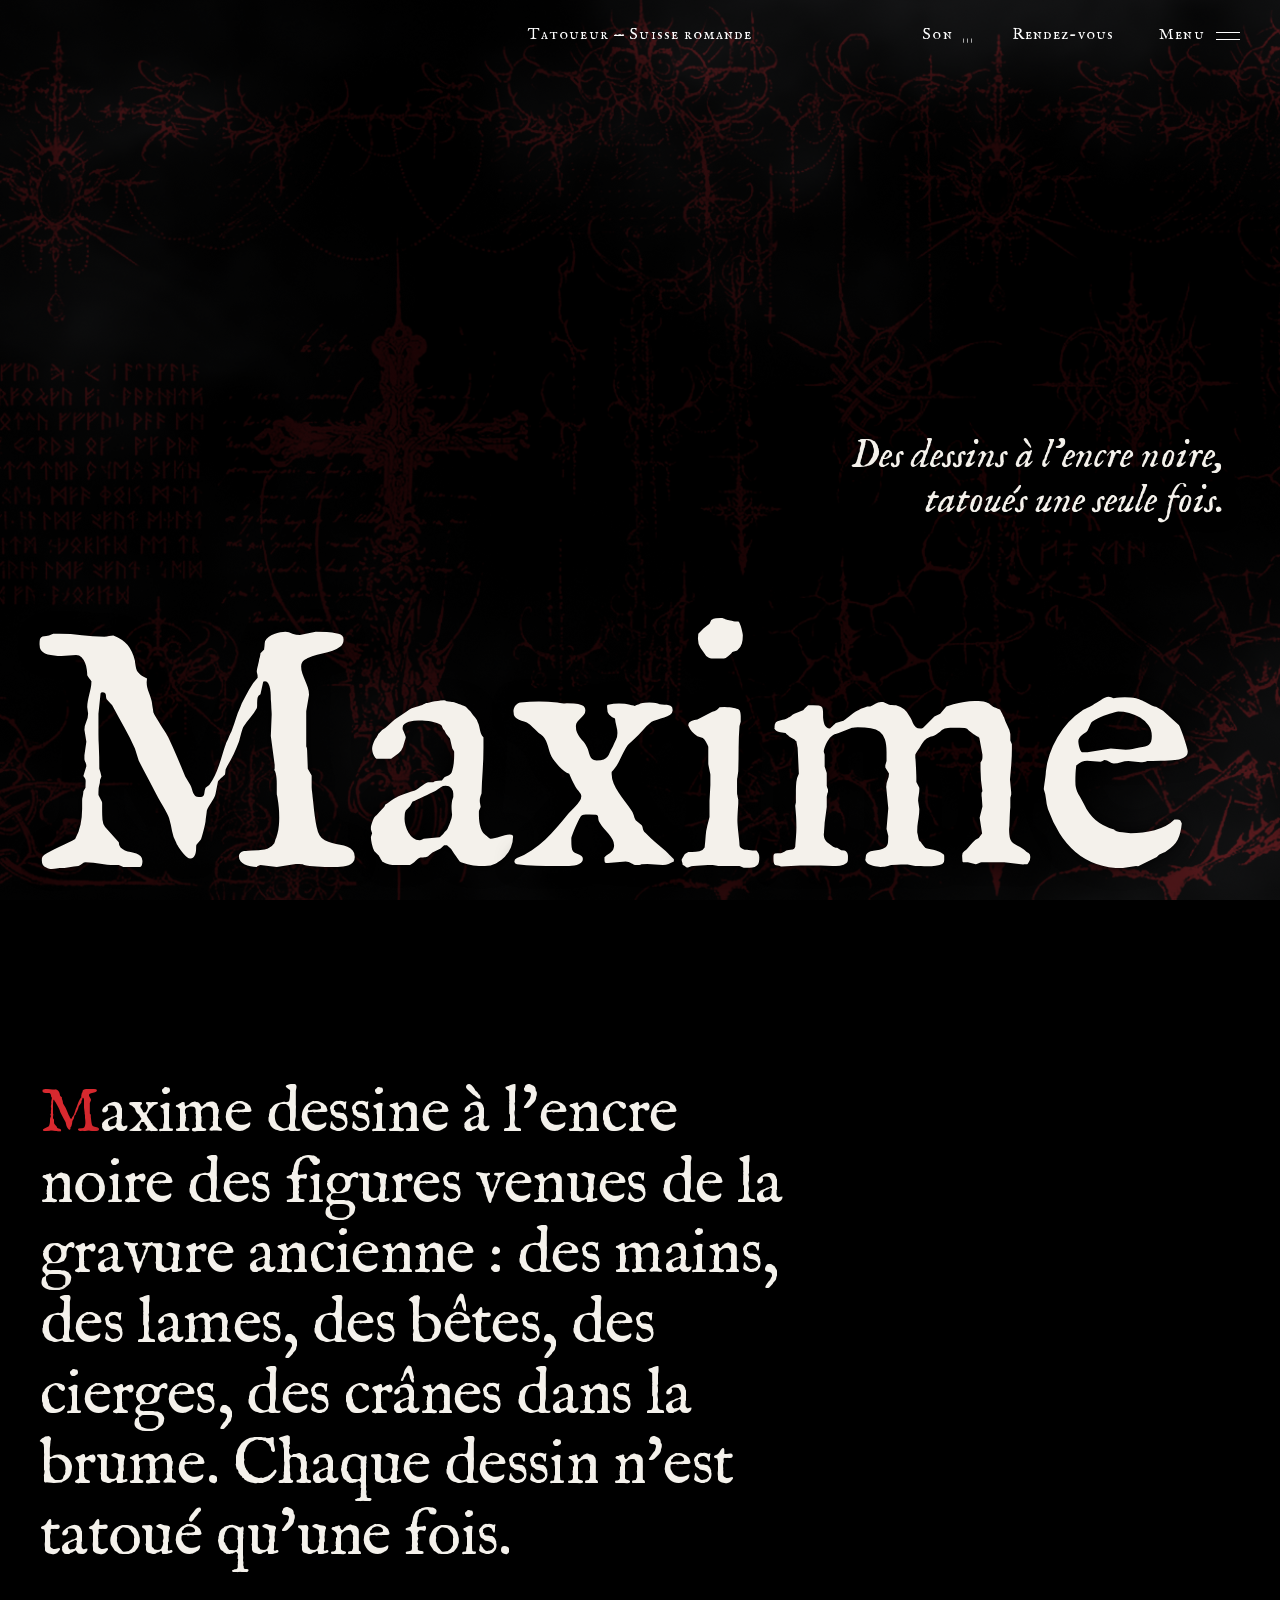
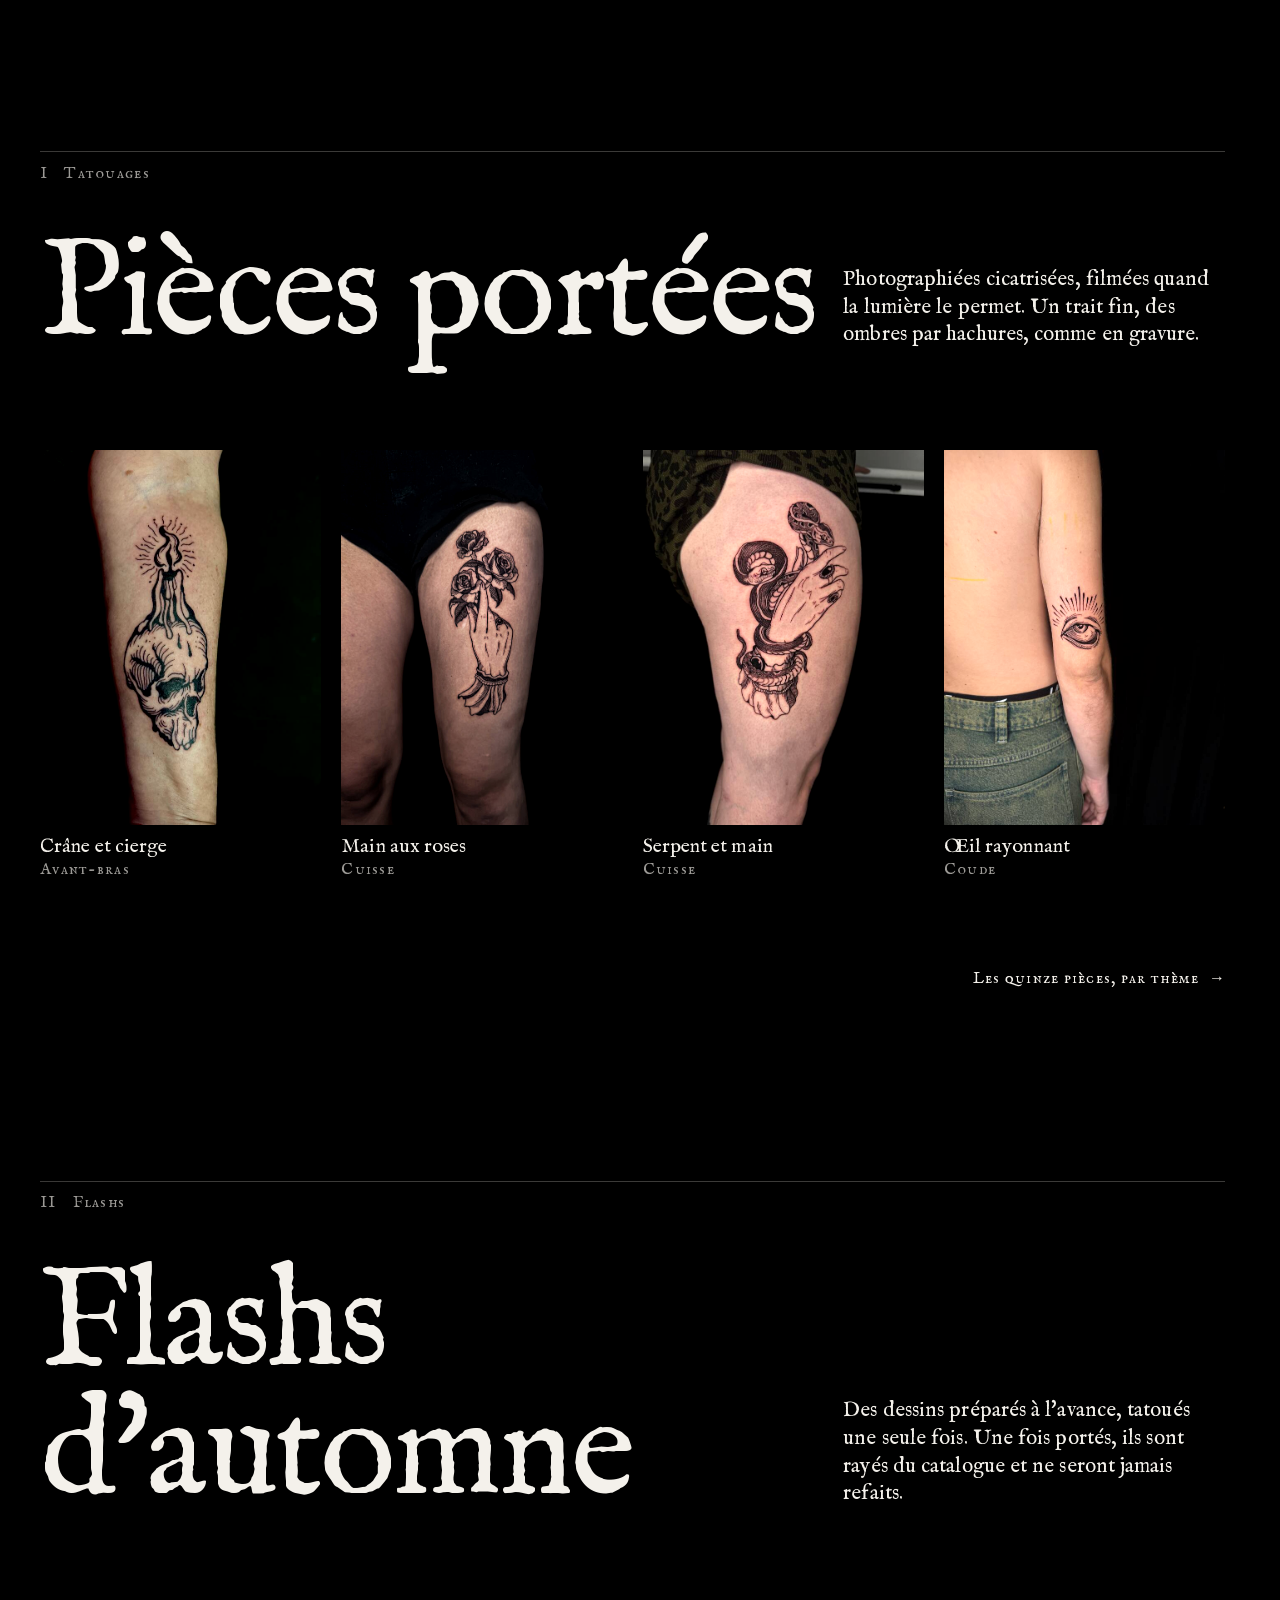
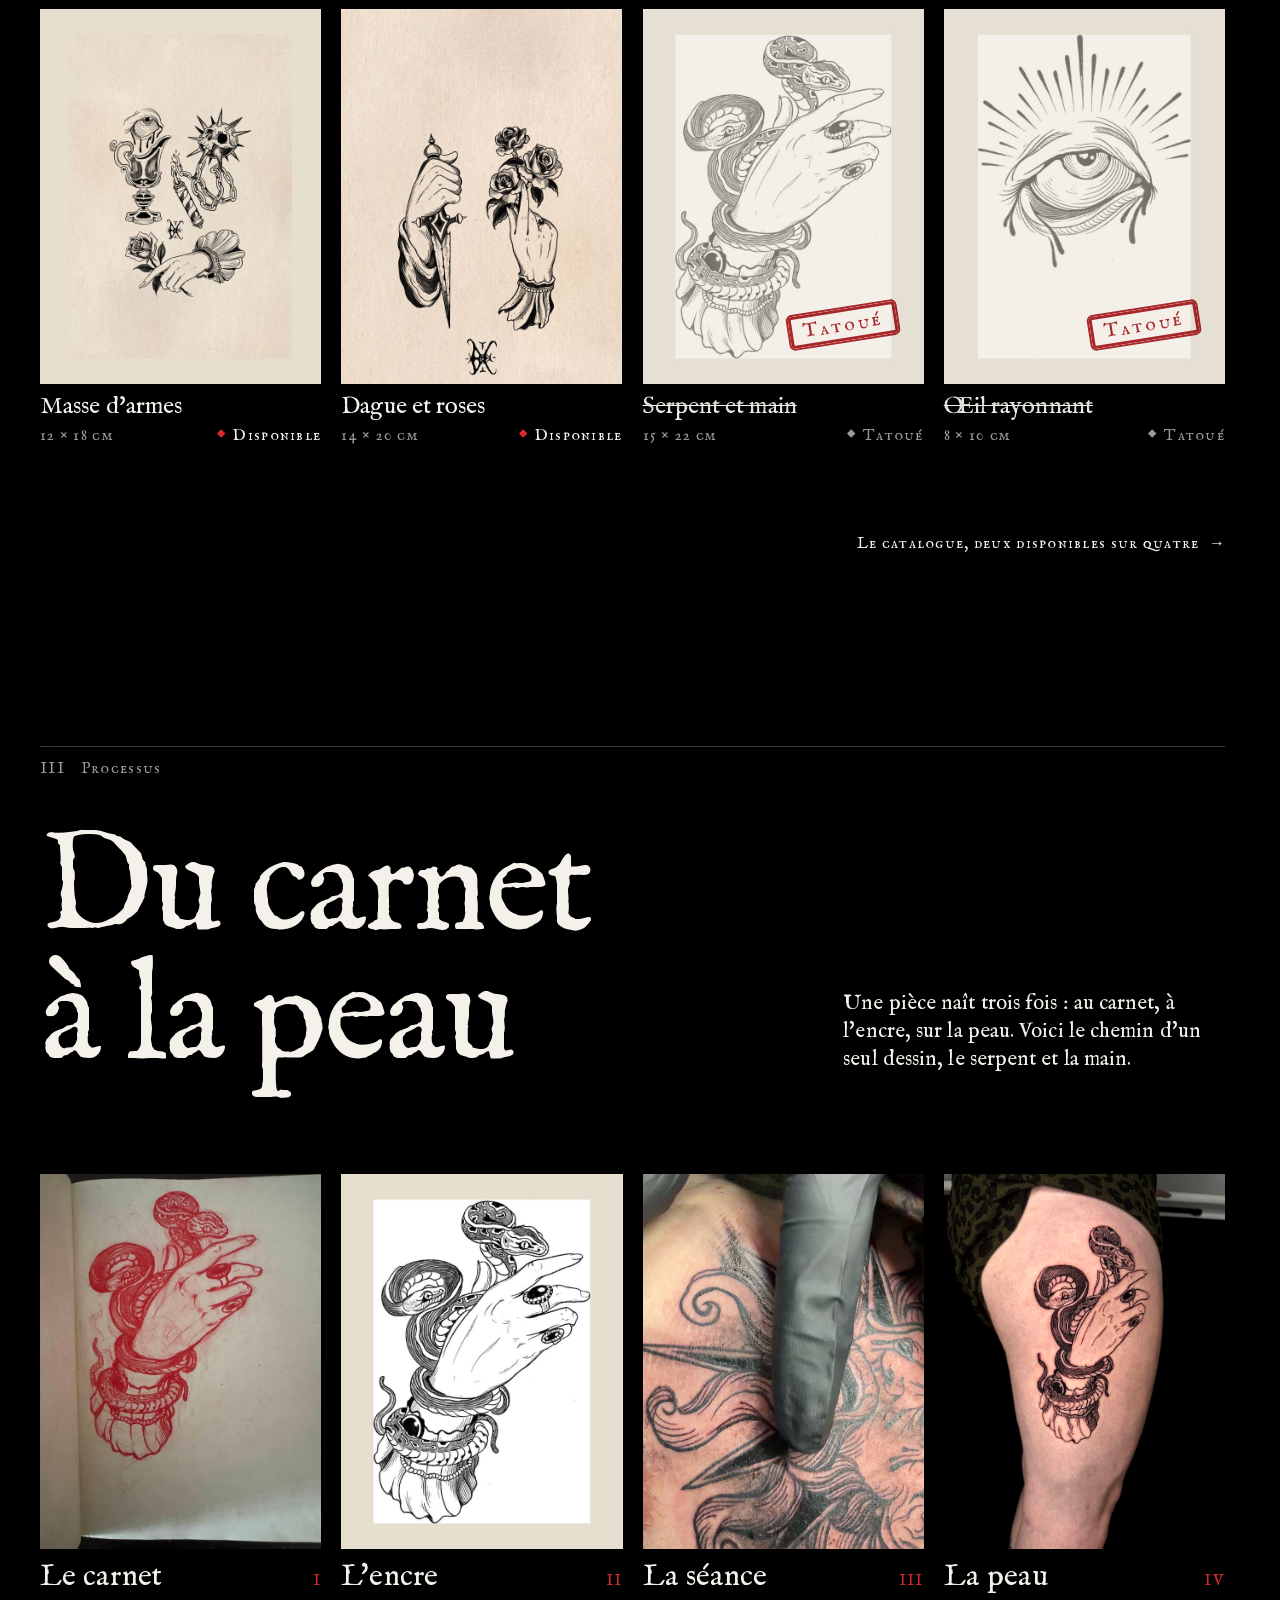
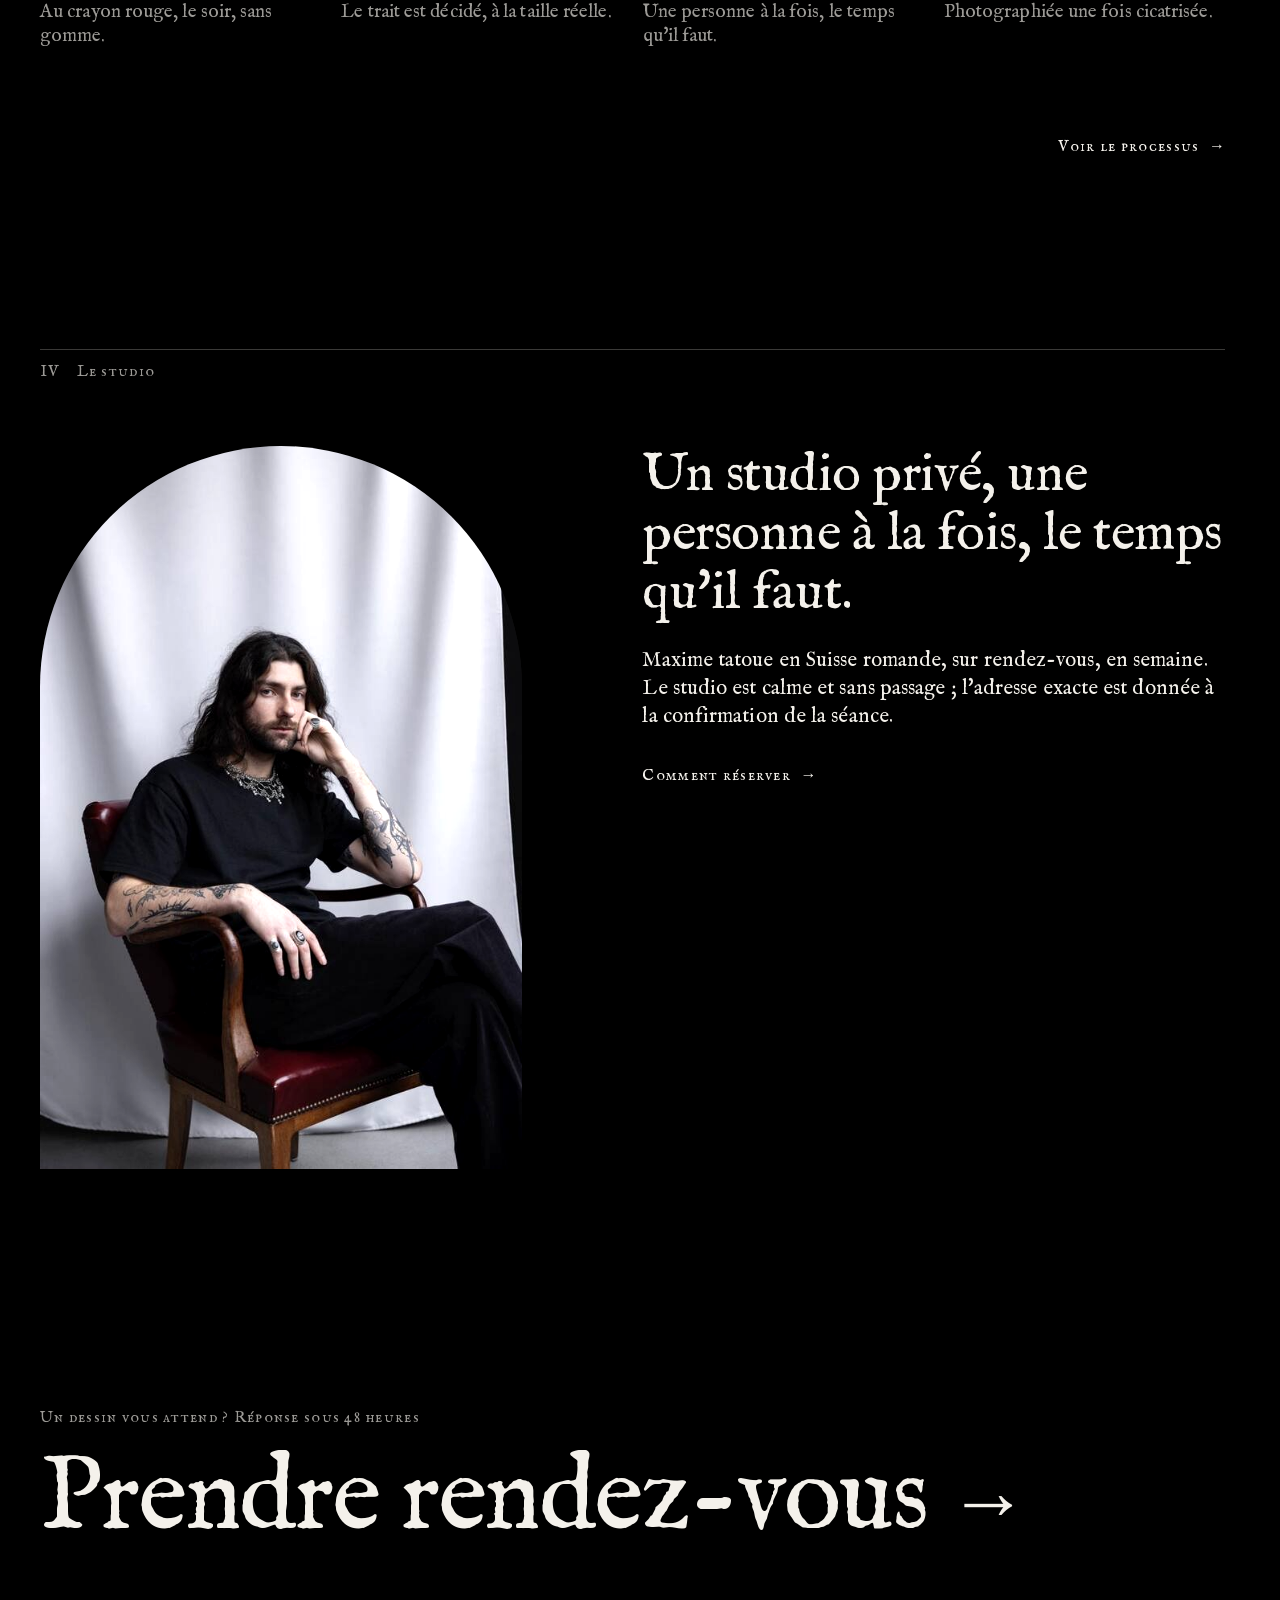
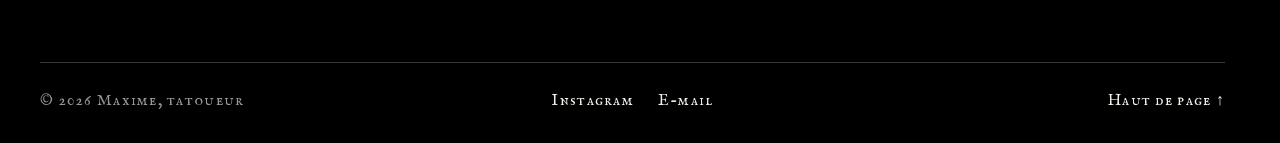
==== commit 0cffe732: "Refonte : site apaisé, menu en rideau, tatouages par thème, processus documenté - Menu : un rideau n" ====
--- a/index.html
+++ b/index.html
@@ -39,12 +39,12 @@
   <nav class="barre" aria-label="Navigation">
     <a class="barre-nom" href="index.html" aria-label="Maxime, accueil">Maxime</a>
     <div class="barre-actions">
-      <button class="barre-son" type="button" data-musique aria-pressed="false" aria-label="Musique d'ambiance"><span class="son-icone" aria-hidden="true"><span></span><span></span><span></span></span></button>
       <button class="barre-menu cap" type="button" data-ouvrir-menu aria-haspopup="dialog" aria-controls="menu" aria-expanded="false" commandfor="menu" command="show-modal">Menu <span class="barre-icone" aria-hidden="true"></span></button>
     </div>
   </nav>
 
   <dialog class="menu" id="menu" aria-label="Menu">
+    <div class="menu-rideau" aria-hidden="true"></div>
     <div class="menu-tete">
       <a class="menu-nom" href="index.html" aria-label="Maxime, accueil">Maxime</a>
       <button class="menu-fermer cap" type="button" data-fermer-menu commandfor="menu" command="close">Fermer <span class="menu-fermer-icone" aria-hidden="true"></span></button>
@@ -59,7 +59,7 @@
     </nav>
     <div class="menu-pied cap">
       <div class="menu-contacts"><a href="#" data-a-completer="instagram">Instagram</a><a href="#" data-a-completer="e-mail">E-mail</a></div>
-      <span class="menu-lieu">Suisse romande, sur rendez-vous</span>
+      <button class="menu-son" type="button" data-musique aria-pressed="false"><span class="son-icone" aria-hidden="true"><span></span><span></span><span></span></span><span class="son-coupe">Son coupé</span><span class="son-allume">Son allumé</span></button>
     </div>
     <div class="menu-emblemes" aria-hidden="true">
       <img src="assets/img/em-oeil.webp" alt="" loading="lazy" decoding="async" width="598" height="900" />
@@ -79,10 +79,10 @@
       <div class="ouverture-milieu">
         <p class="ouverture-devise">Des dessins à l'encre noire, tatoués une seule fois.</p>
       </div>
-      <h1 class="ouverture-nom" id="titre-site" data-grand-nom><span>Maxime</span></h1>
-    </section>
-
-    <section class="manifeste contenu" aria-label="Présentation">
+      <h1 class="ouverture-nom" id="titre-site" data-grand-nom><span class="masque">Maxime</span><span class="ouverture-lettres" aria-hidden="true"><span style="--n: 0">M</span><span style="--n: 1">a</span><span style="--n: 2">x</span><span style="--n: 3">i</span><span style="--n: 4">m</span><span style="--n: 5">e</span></span></h1>
+    </section>
+
+    <section class="manifeste contenu voile" aria-label="Présentation">
       <div class="grille manifeste-grille">
         <div class="manifeste-corps" style="--cd: 1 / span 8">
           <p class="manifeste-texte" data-revele="texte">Maxime dessine à l'encre noire des figures venues de la gravure ancienne&nbsp;: des mains, des lames, des bêtes, des cierges, des crânes dans la brume. Chaque dessin n'est tatoué qu'une fois.</p>
@@ -90,40 +90,40 @@
       </div>
     </section>
 
-    <section class="section contenu" id="pieces" aria-labelledby="titre-pieces">
+    <section class="section contenu voile" id="pieces" aria-labelledby="titre-pieces">
       <div class="section-filet cap"><span>I</span><span>Tatouages</span></div>
       <div class="section-tete">
         <h2 class="section-titre" id="titre-pieces" data-revele="titre">Pièces portées</h2>
         <p class="section-chapeau" data-revele="texte">Photographiées cicatrisées, filmées quand la lumière le permet. Un trait fin, des ombres par hachures, comme en gravure.</p>
       </div>
-      <div class="grille galerie galerie--defile defileur" data-defileur="Pièces portées">
+      <div class="pieces pieces--quatre">
         <a class="oeuvre" href="tatouages.html#cranes" data-revele="image">
           <div class="cadre"><img class="photo" src="assets/img/tt-crane-cierge.jpg" alt="Crâne surmonté d'un cierge, tatoué sur un avant-bras" loading="lazy" decoding="async" width="675" height="900" /></div>
           <div class="legende"><span class="legende-titre">Crâne et cierge</span><span class="legende-lieu cap">Avant-bras</span></div>
         </a>
-        <a class="oeuvre" href="tatouages.html#cranes" data-revele="image">
-          <div class="cadre" style="--r: 9 / 16"><video data-autoplay muted loop playsinline preload="none" poster="assets/video/v-cranes.jpg" aria-label="Crânes dans la brume, tatoués sur un avant-bras, en vidéo"><source src="assets/video/v-cranes.mp4" type="video/mp4" /></video></div>
-          <div class="legende"><span class="legende-titre">Crânes dans la brume</span><span class="legende-lieu cap">Avant-bras</span></div>
-        </a>
         <a class="oeuvre" href="tatouages.html#mains" data-revele="image">
           <div class="cadre"><img class="photo" src="assets/img/tt-roses.jpg" alt="Main tenant des roses, tatouée sur une cuisse" loading="lazy" decoding="async" width="675" height="900" /></div>
           <div class="legende"><span class="legende-titre">Main aux roses</span><span class="legende-lieu cap">Cuisse</span></div>
         </a>
-        <a class="oeuvre" href="tatouages.html#cranes" data-revele="image">
-          <div class="cadre" style="--r: 9 / 16"><video data-autoplay muted loop playsinline preload="none" poster="assets/video/v-eglise.jpg" aria-label="Cathédrale dans les nuages, tatouée sur un avant-bras, en vidéo"><source src="assets/video/v-eglise.mp4" type="video/mp4" /></video></div>
-          <div class="legende"><span class="legende-titre">Cathédrale</span><span class="legende-lieu cap">Avant-bras</span></div>
-        </a>
-      </div>
-      <p class="section-suite cap"><a class="lien-fleche" href="tatouages.html">Toutes les pièces <span class="fleche" aria-hidden="true">→</span></a></p>
-    </section>
-
-    <section class="section contenu" id="flashs" aria-labelledby="titre-flashs">
+        <a class="oeuvre" href="tatouages.html#mains" data-revele="image">
+          <div class="cadre"><img class="photo" src="assets/img/tt-serpent.jpg" alt="Serpent enlaçant une main baguée, tatoué sur une cuisse" loading="lazy" decoding="async" width="675" height="900" /></div>
+          <div class="legende"><span class="legende-titre">Serpent et main</span><span class="legende-lieu cap">Cuisse</span></div>
+        </a>
+        <a class="oeuvre" href="tatouages.html#yeux" data-revele="image">
+          <div class="cadre"><img class="photo" src="assets/img/tt-oeil.jpg" alt="Œil rayonnant tatoué à l'arrière du coude" loading="lazy" decoding="async" width="675" height="900" /></div>
+          <div class="legende"><span class="legende-titre">Œil rayonnant</span><span class="legende-lieu cap">Coude</span></div>
+        </a>
+      </div>
+      <p class="section-suite cap"><a class="lien-fleche" href="tatouages.html">Les quinze pièces, par thème <span class="fleche" aria-hidden="true">→</span></a></p>
+    </section>
+
+    <section class="section contenu voile" id="flashs" aria-labelledby="titre-flashs">
       <div class="section-filet cap"><span>II</span><span>Flashs</span></div>
       <div class="section-tete">
         <h2 class="section-titre" id="titre-flashs" data-revele="titre">Flashs d'automne</h2>
         <p class="section-chapeau" data-revele="texte">Des dessins préparés à l'avance, tatoués une seule fois. Une fois portés, ils sont rayés du catalogue et ne seront jamais refaits.</p>
       </div>
-      <div class="planches defileur" data-melange data-defileur="Flashs d'automne">
+      <div class="pieces pieces--quatre" data-melange>
         <a class="planche oeuvre est-libre" href="flashs.html#disponibles" data-revele="image">
           <div class="cadre"><img src="assets/img/fl-dague-roses.jpg" alt="Dessin de deux mains, l'une tenant une dague, l'autre des roses" loading="lazy" decoding="async" width="660" height="880" /></div>
           <div class="legende"><span class="planche-titre">Dague et roses</span></div>
@@ -145,10 +145,10 @@
           <div class="planche-infos cap"><span>8 × 10 cm</span><span class="planche-etat">Tatoué</span></div>
         </a>
       </div>
-      <p class="section-suite cap"><a class="lien-fleche" href="flashs.html">Le catalogue complet <span class="fleche" aria-hidden="true">→</span></a></p>
-    </section>
-
-    <section class="section contenu" id="processus" aria-labelledby="titre-processus">
+      <p class="section-suite cap"><a class="lien-fleche" href="flashs.html">Le catalogue, deux disponibles sur quatre <span class="fleche" aria-hidden="true">→</span></a></p>
+    </section>
+
+    <section class="section contenu voile" id="processus" aria-labelledby="titre-processus">
       <div class="section-filet cap"><span>III</span><span>Processus</span></div>
       <div class="section-tete">
         <h2 class="section-titre" id="titre-processus" data-revele="titre">Du carnet à la peau</h2>
@@ -187,7 +187,7 @@
       <p class="section-suite cap"><a class="lien-fleche" href="processus.html">Voir le processus <span class="fleche" aria-hidden="true">→</span></a></p>
     </section>
 
-    <section class="section contenu" id="studio" aria-labelledby="titre-studio">
+    <section class="section contenu voile" id="studio" aria-labelledby="titre-studio">
       <div class="section-filet cap"><span>IV</span><span>Le studio</span></div>
       <div class="grille atelier">
         <figure class="oeuvre" style="--c: 1 / -1; --h: 2.5rem; --cd: 1 / span 5; --hd: 4rem" data-revele="image">
@@ -202,10 +202,10 @@
     </section>
   </main>
 
-  <footer class="pied contenu">
+  <footer class="pied contenu voile">
     <div class="pied-appel">
       <p class="cap">Un dessin vous attend&nbsp;? Réponse sous 48 heures</p>
-      <a class="pied-geant" href="rendez-vous.html">Prendre <span class="insecable">rendez-vous</span> <span class="fleche" aria-hidden="true">→</span></a>
+      <a class="pied-geant" href="rendez-vous.html">Prendre <span class="insecable">rendez-vous&nbsp;<span class="fleche" aria-hidden="true">→</span></span></a>
     </div>
     <div class="pied-bas cap">
       <span>© 2026 Maxime, tatoueur</span>
--- a/css/styles.css
+++ b/css/styles.css
@@ -7,7 +7,12 @@
 @import url("menu.css");
 @import url("mise-en-page.css");
 @import url("oeuvres.css");
+@import url("blocs.css");
 @import url("accueil.css");
 @import url("pages.css");
+@import url("tatouages.css");
+@import url("processus.css");
+@import url("flashs.css");
+@import url("rendez-vous.css");
 @import url("visionneuse.css");
 @import url("pied.css");
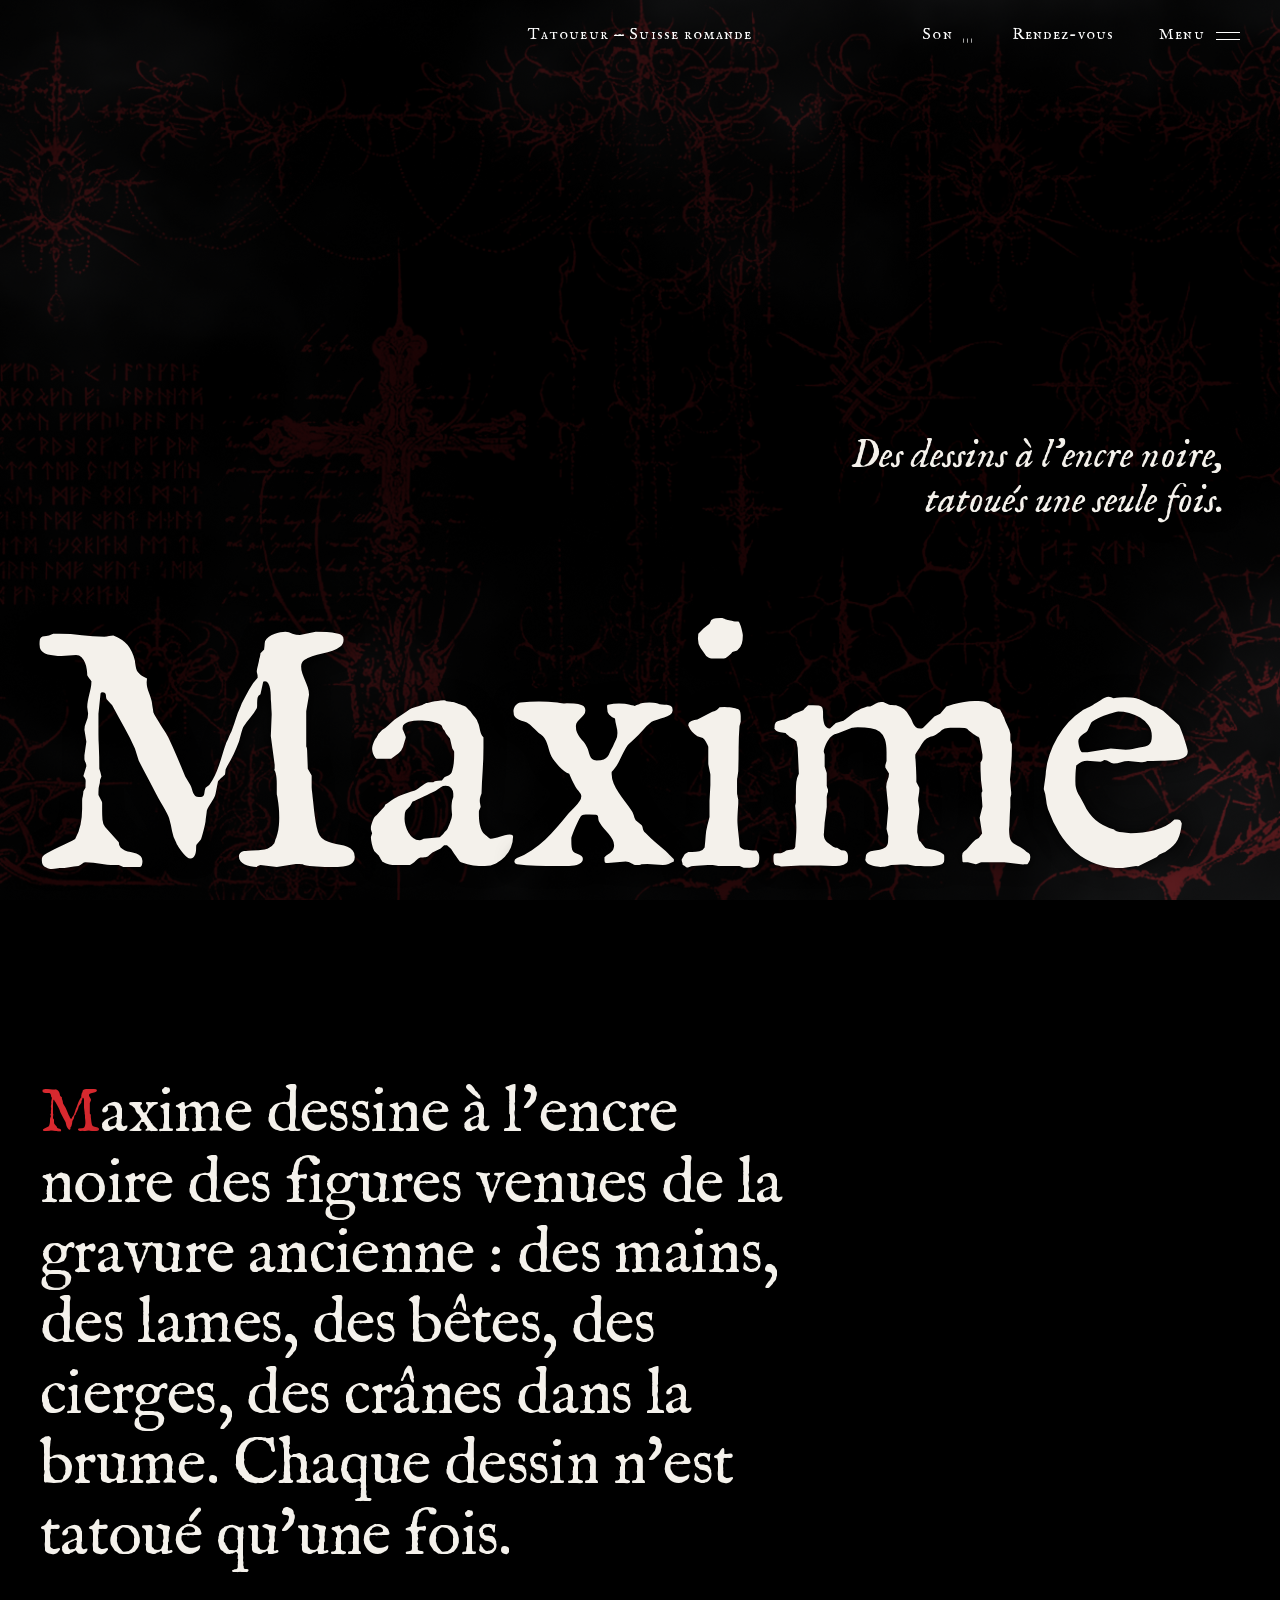
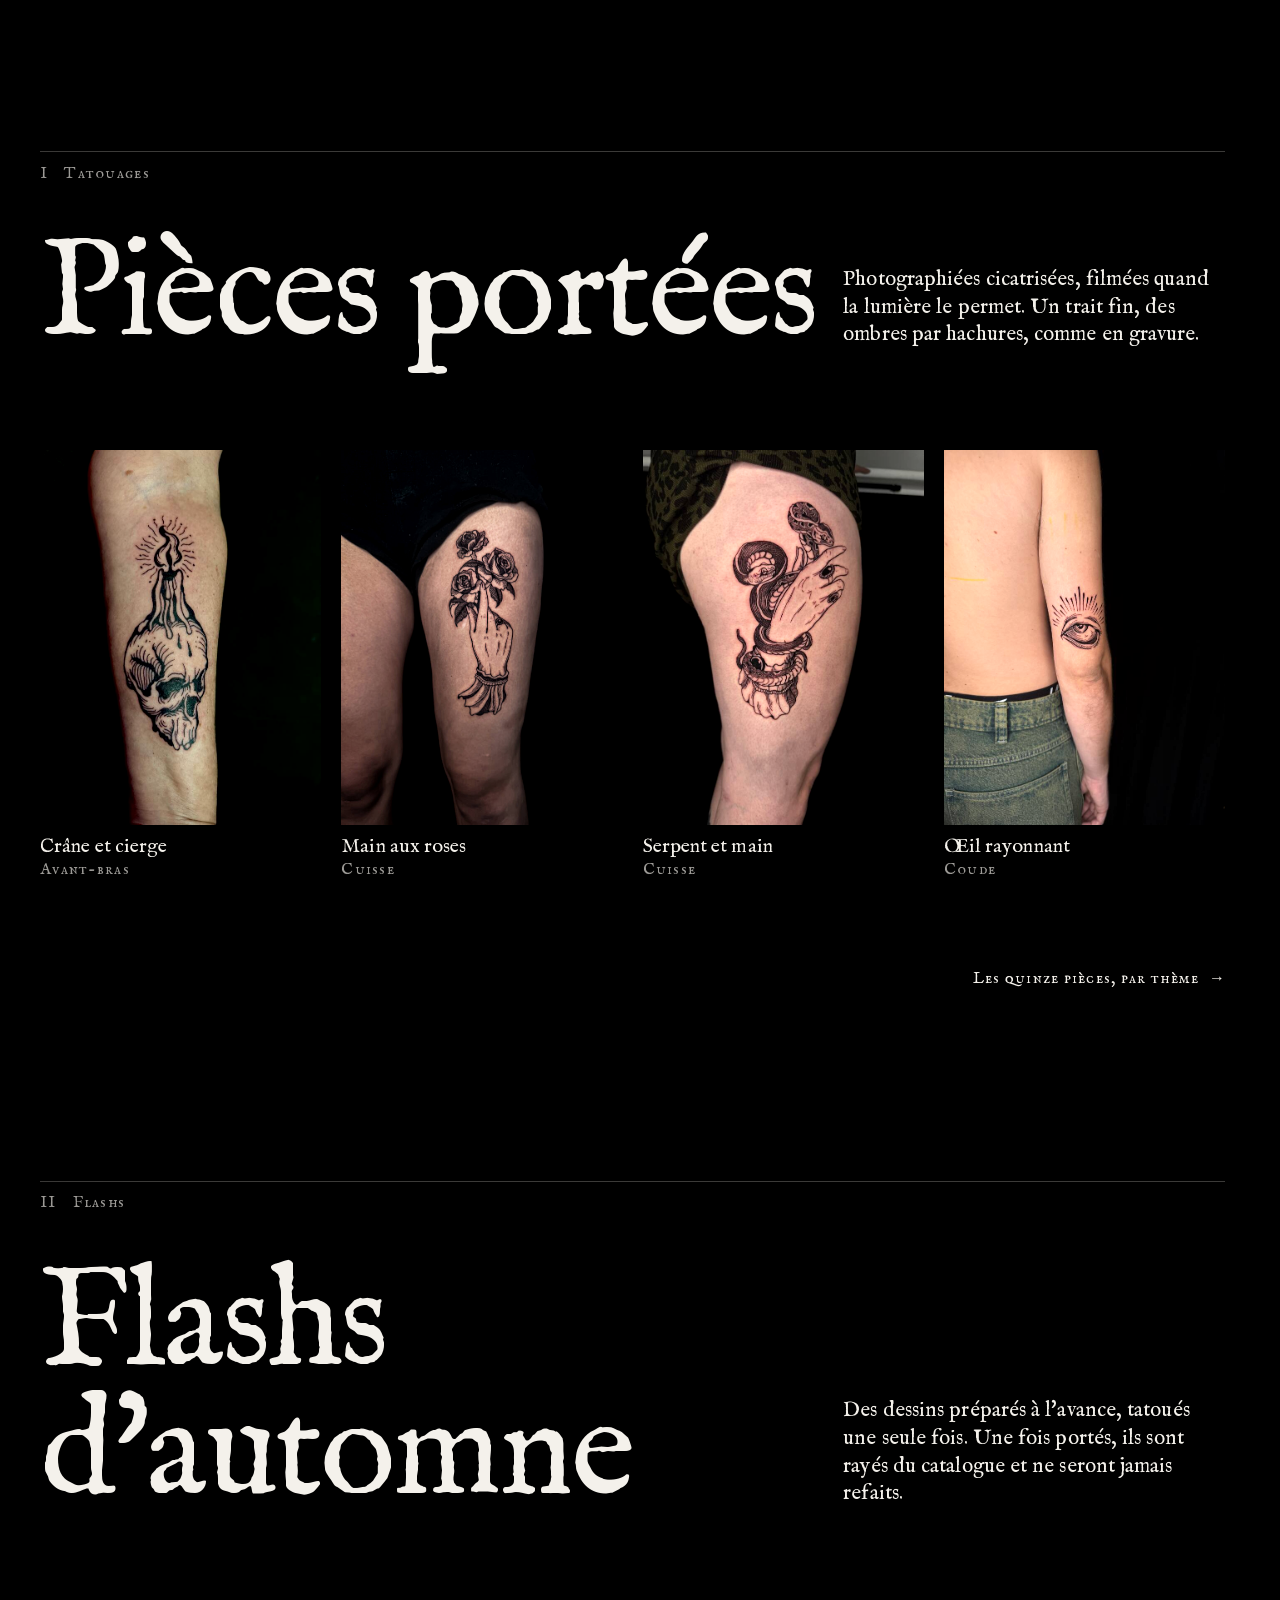
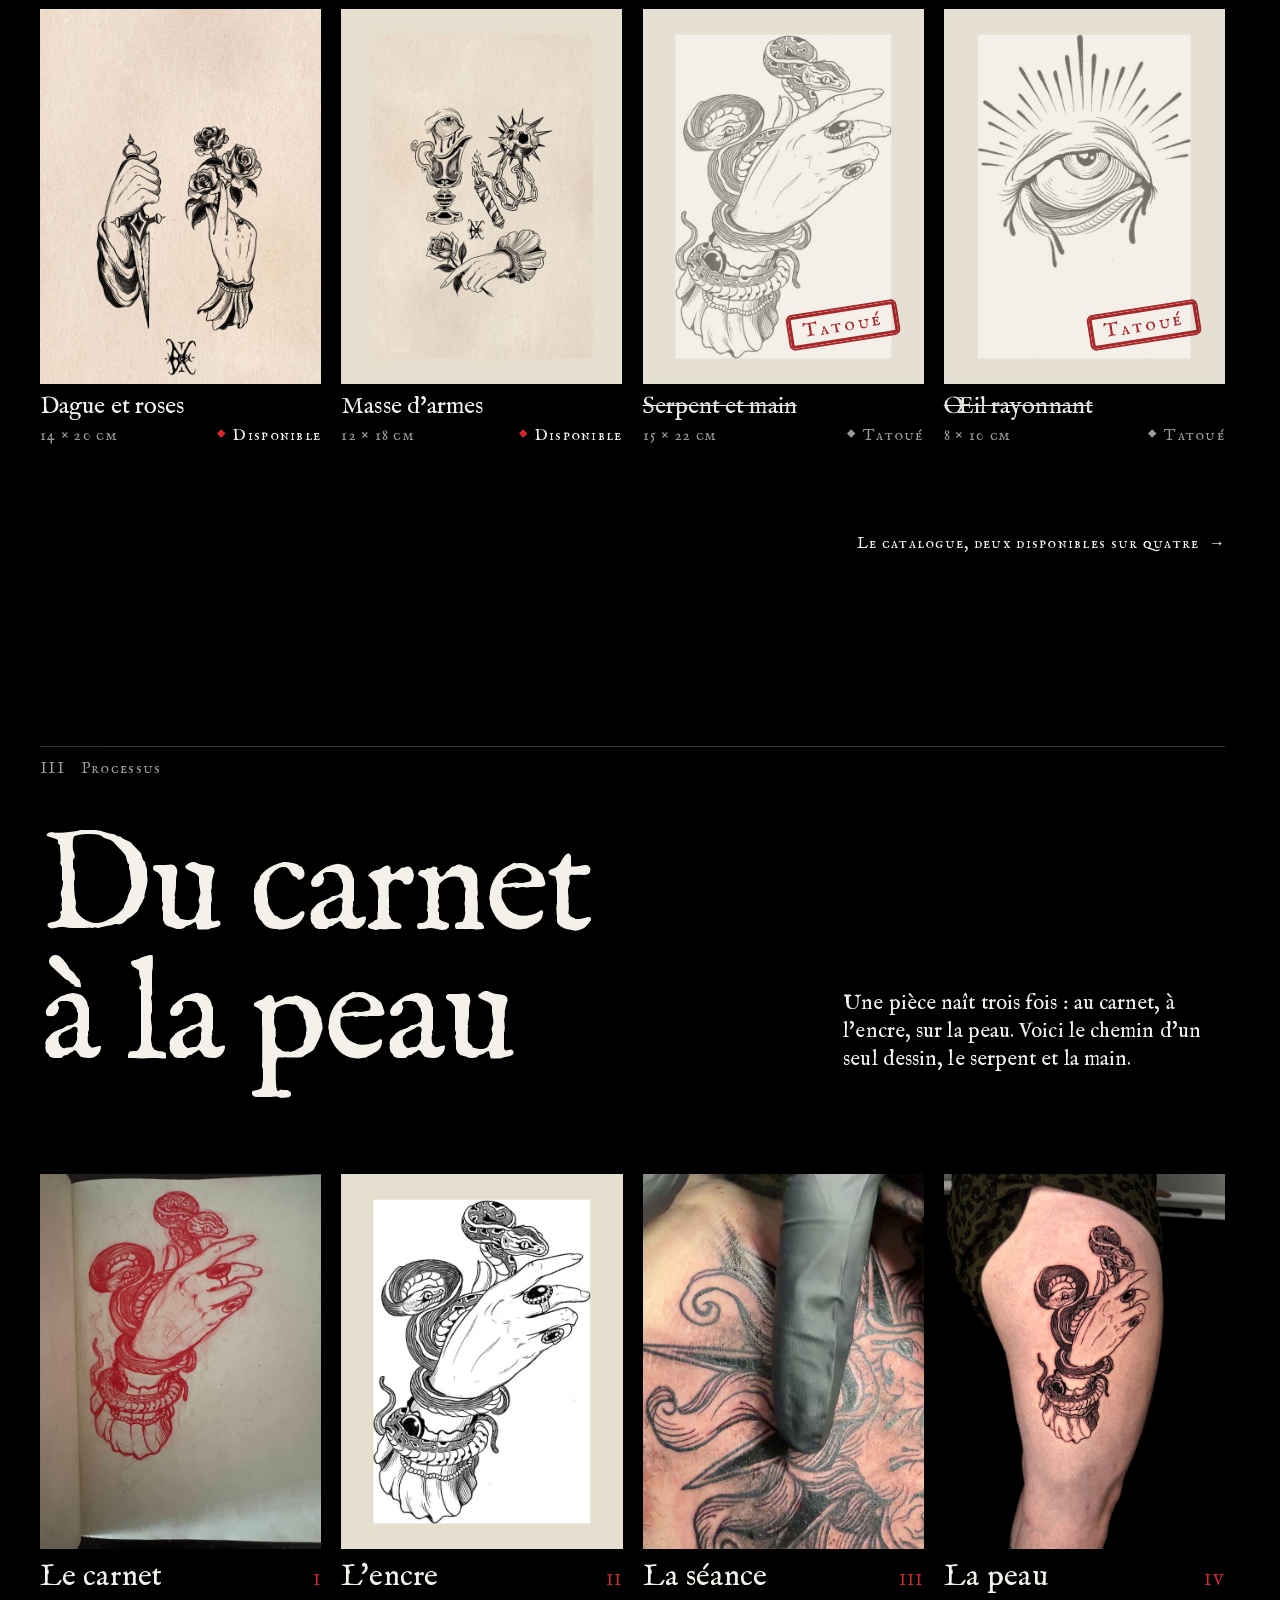
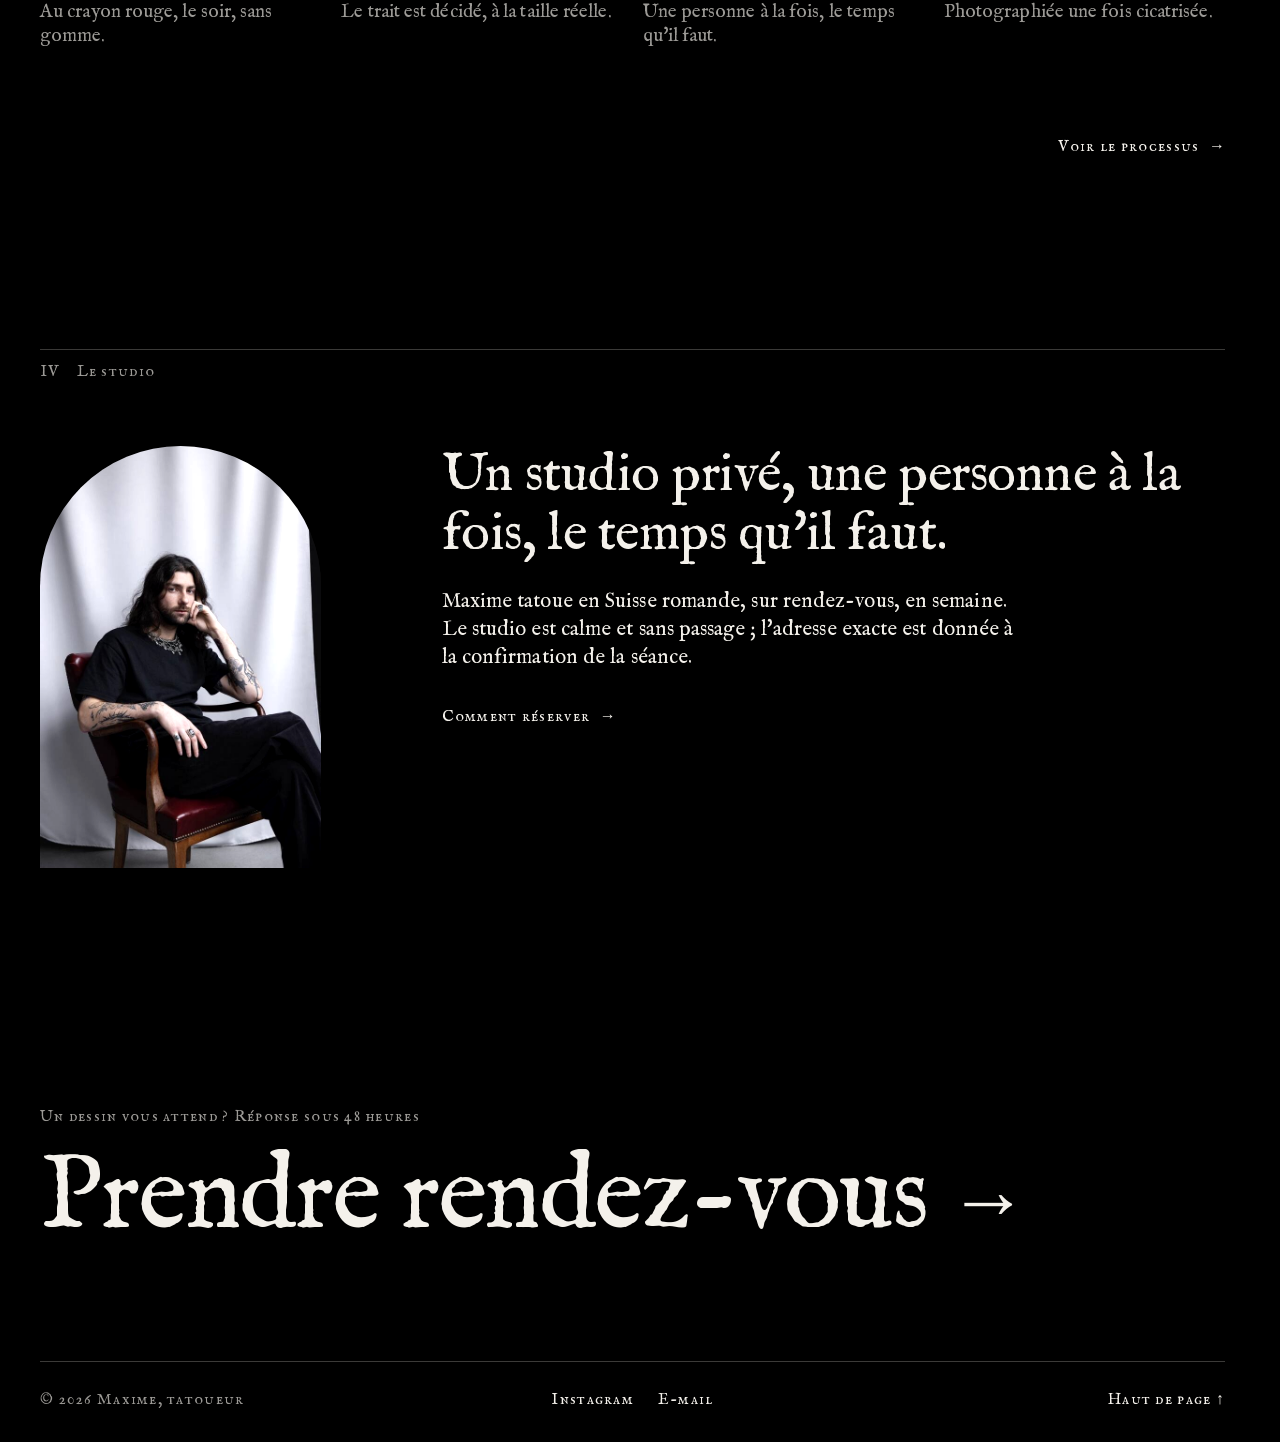
==== commit 9be088c9: "Studio : portrait réduit ; Rendez-vous : formulaire classique qui envoie sur WhatsApp Co-Authored-By" ====
--- a/index.html
+++ b/index.html
@@ -190,10 +190,10 @@
     <section class="section contenu voile" id="studio" aria-labelledby="titre-studio">
       <div class="section-filet cap"><span>IV</span><span>Le studio</span></div>
       <div class="grille atelier">
-        <figure class="oeuvre" style="--c: 1 / -1; --h: 2.5rem; --cd: 1 / span 5; --hd: 4rem" data-revele="image">
+        <figure class="oeuvre" style="--c: 1 / span 4; --h: 2.5rem; --cd: 1 / span 3; --hd: 4rem" data-revele="image">
           <div class="cadre cadre--arche" style="--r: 2 / 3"><img class="photo" src="assets/img/st-3.jpg" alt="Maxime assis dans un fauteuil de cuir rouge" loading="lazy" decoding="async" width="600" height="900" /></div>
         </figure>
-        <div class="atelier-texte" style="--c: 1 / -1; --h: 2.5rem; --cd: 7 / -1; --hd: 4rem">
+        <div class="atelier-texte" style="--c: 1 / -1; --h: 2.5rem; --cd: 5 / -1; --hd: 4rem">
           <h2 class="atelier-phrase" id="titre-studio" data-revele="texte">Un studio privé, une personne à la fois, le temps qu'il faut.</h2>
           <p data-revele="texte">Maxime tatoue en Suisse romande, sur rendez-vous, en semaine. Le studio est calme et sans passage&nbsp;; l'adresse exacte est donnée à la confirmation de la séance.</p>
           <p class="cap" data-revele="texte"><a class="lien-fleche" href="rendez-vous.html">Comment réserver <span class="fleche" aria-hidden="true">→</span></a></p>
